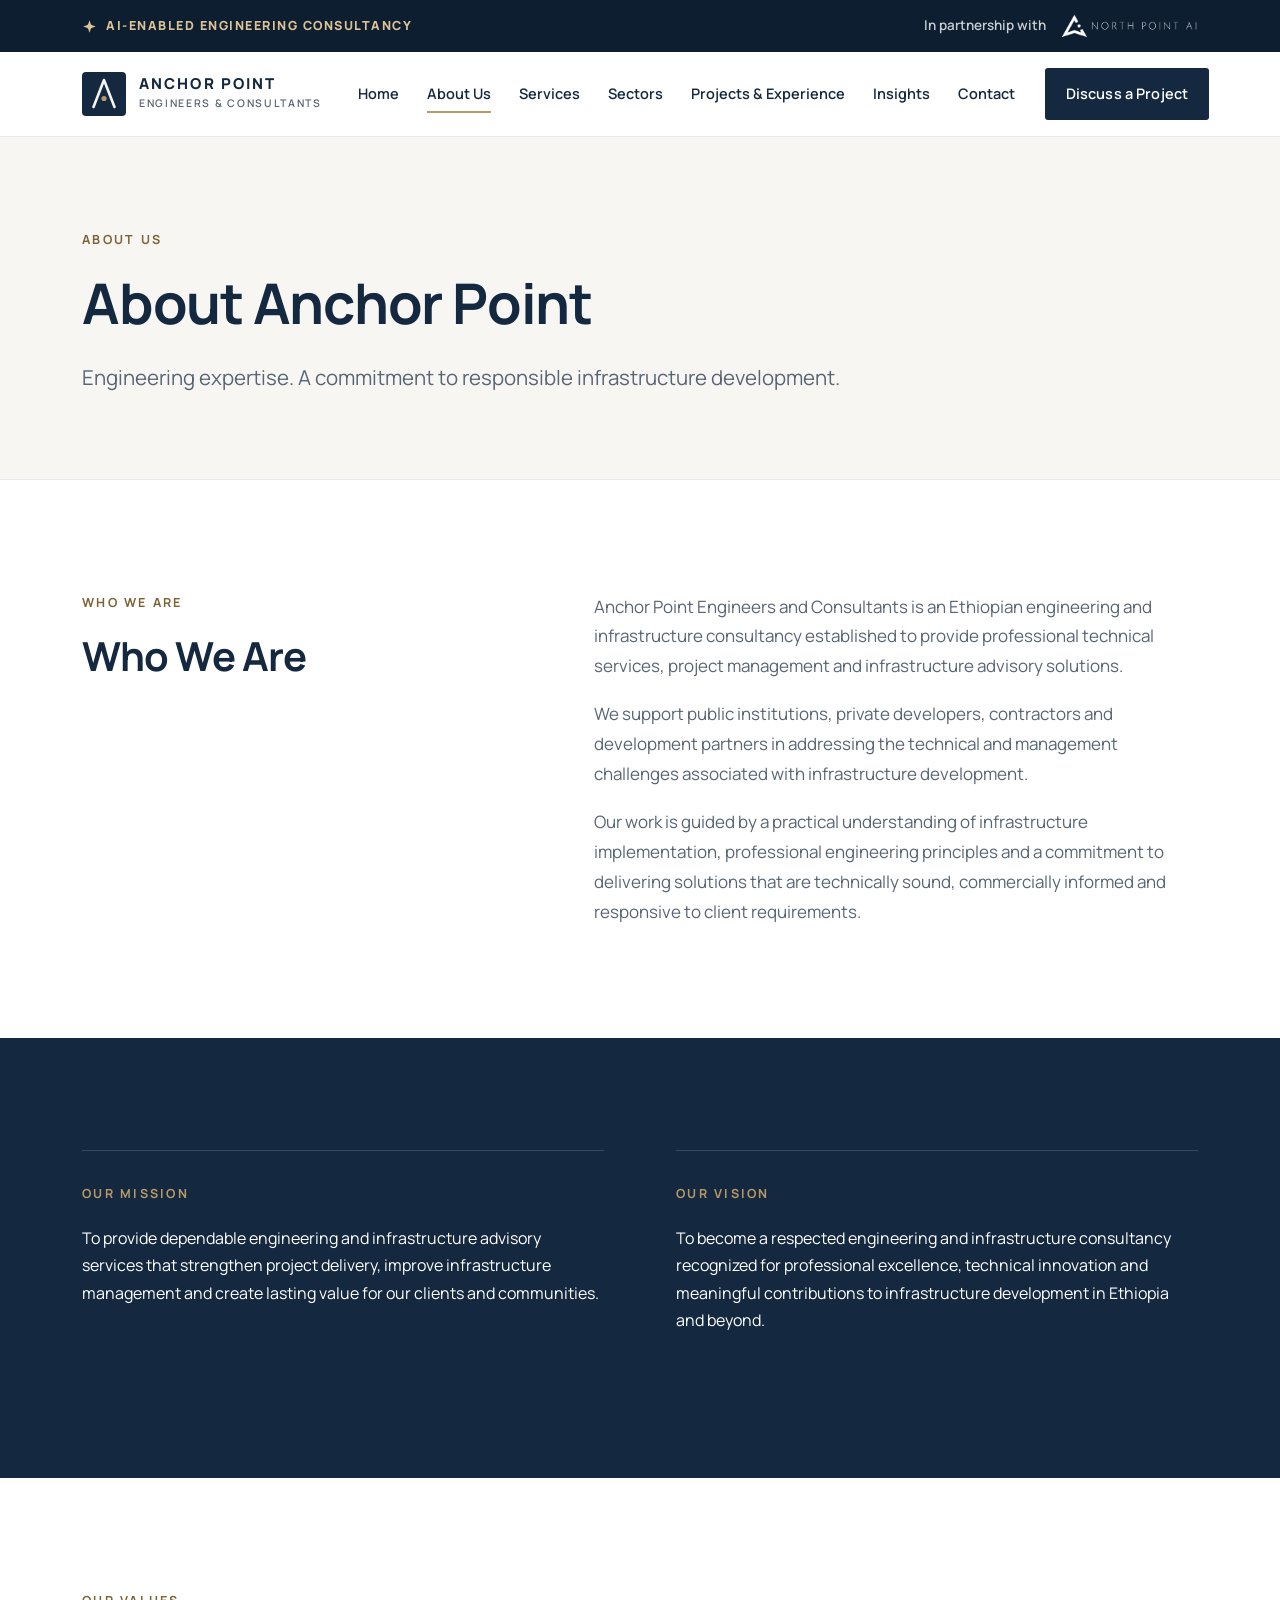
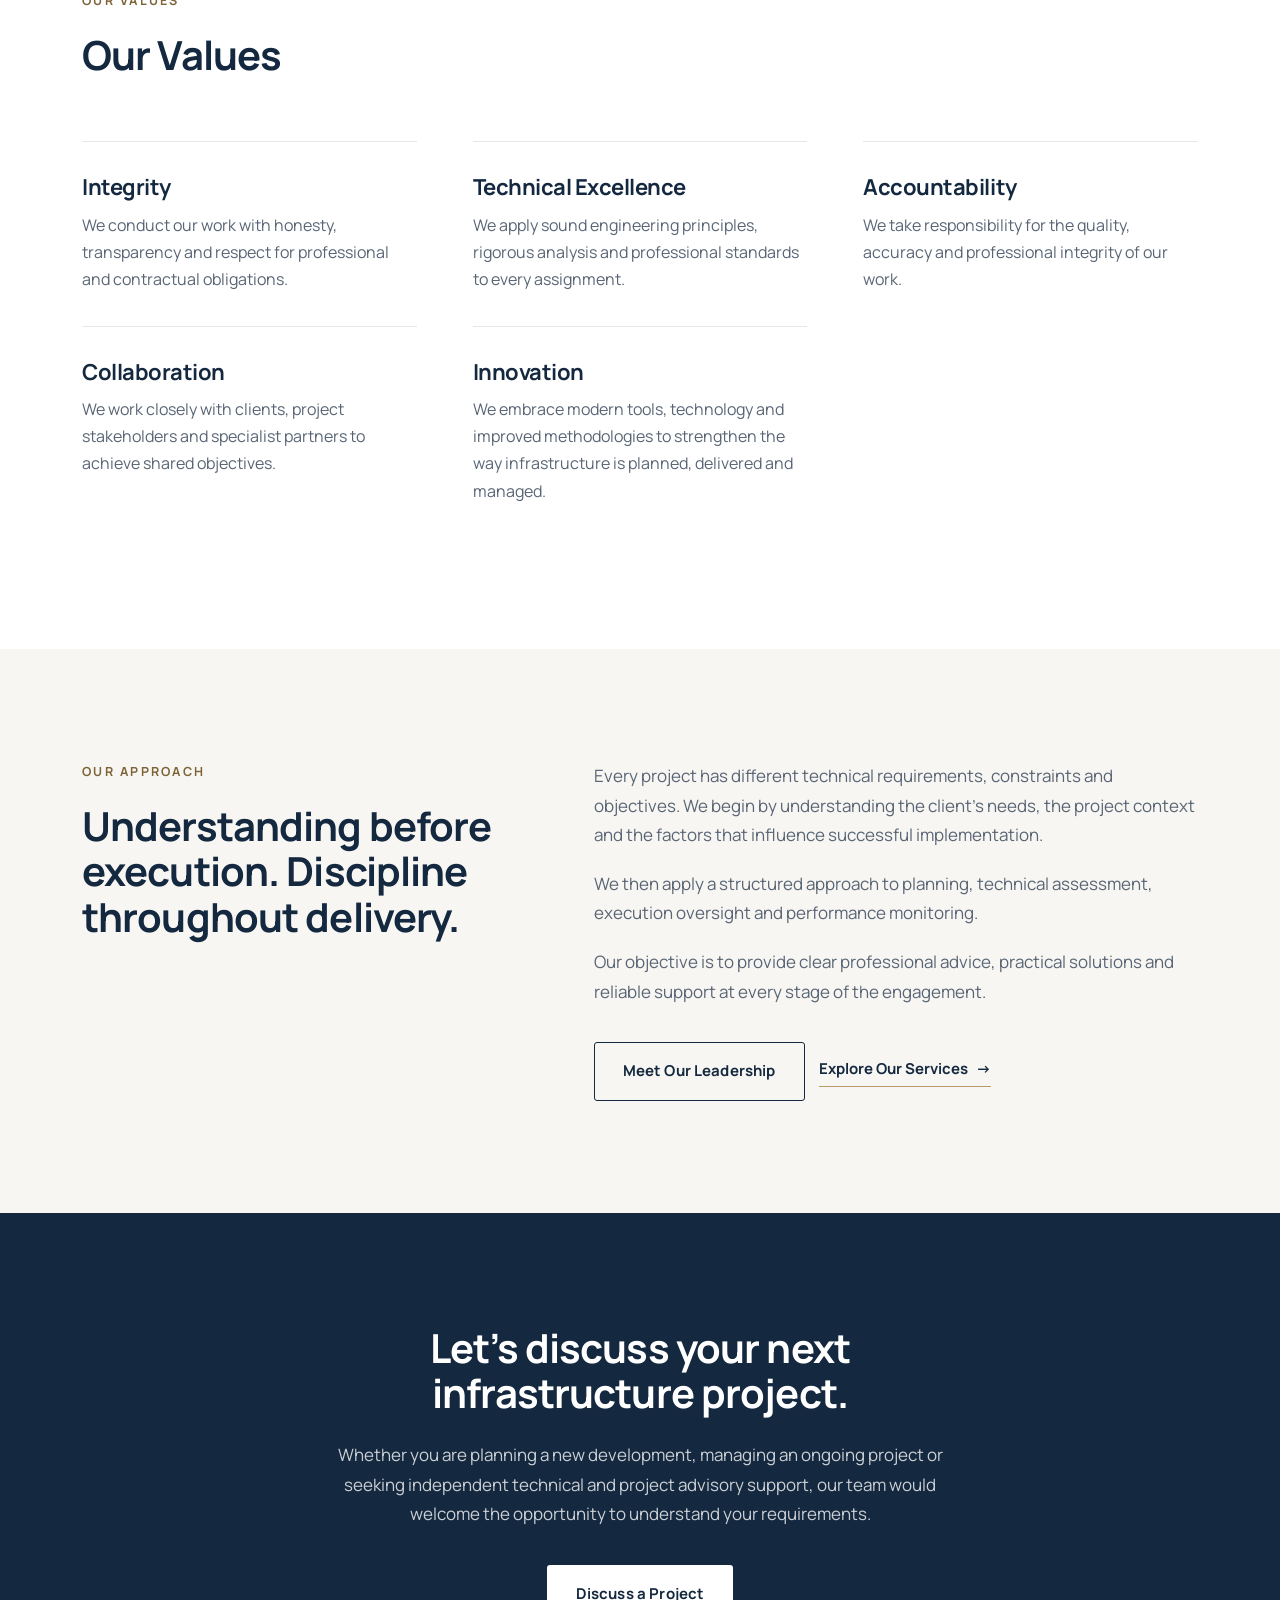
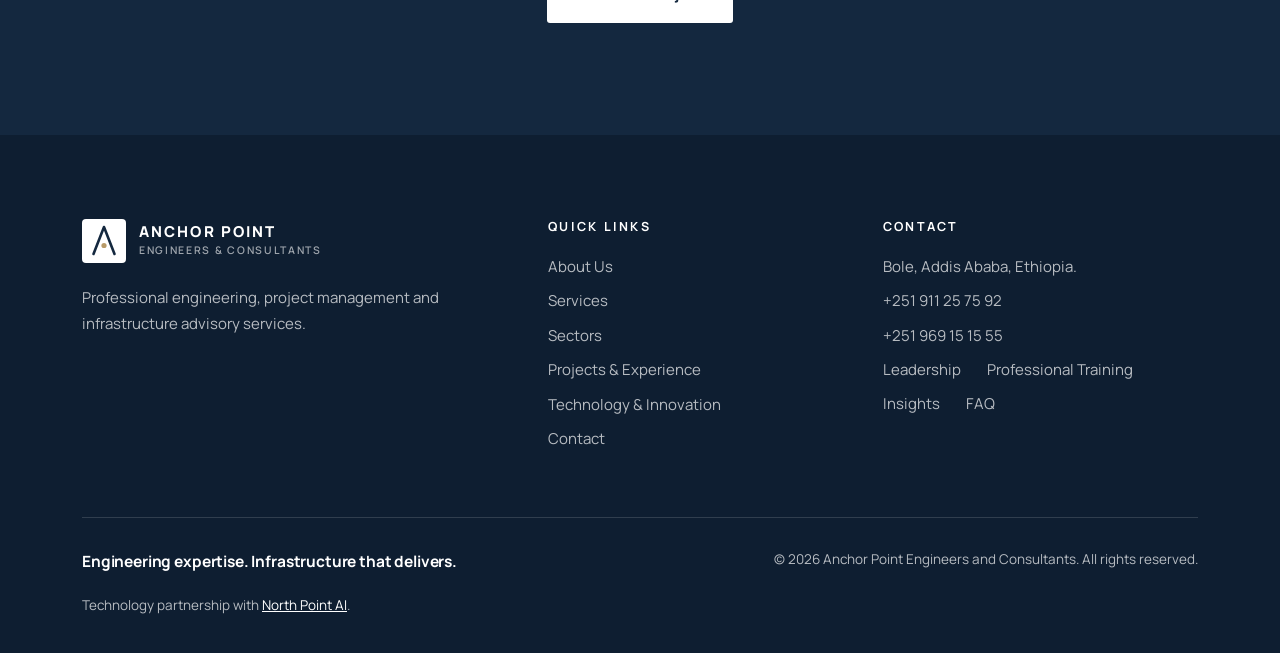
==== about.html @ df22e8ca "Connect anchorpointengineers.com: canonical URLs, sitemap, CNAME Co-Authored-By: Claude Fable 5.2 <n" ====
<!DOCTYPE html>
<html lang="en">
<head>
<meta charset="UTF-8">
<meta name="viewport" content="width=device-width, initial-scale=1.0">
<title>About Anchor Point | Engineering Consultancy Ethiopia</title>
<meta name="description" content="Anchor Point Engineers and Consultants is an Ethiopian engineering and infrastructure consultancy providing professional technical services, project management and infrastructure advisory solutions.">
<meta property="og:title" content="About Anchor Point | Engineering Consultancy Ethiopia">
<meta property="og:description" content="Anchor Point Engineers and Consultants is an Ethiopian engineering and infrastructure consultancy providing professional technical services, project management and infrastructure advisory solutions.">
<meta property="og:type" content="website">
<meta property="og:site_name" content="Anchor Point Engineers &amp; Consultants">
<link rel="canonical" href="https://anchorpointengineers.com/about.html">
<meta property="og:url" content="https://anchorpointengineers.com/about.html">
<link rel="icon" href="data:image/svg+xml,%3Csvg xmlns='http://www.w3.org/2000/svg' viewBox='0 0 44 44'%3E%3Crect width='44' height='44' rx='6' fill='%2314283F'/%3E%3Cpath d='M22 8 11.5 35M22 8l10.5 27' stroke='%23F7F6F2' stroke-width='3' stroke-linecap='round' fill='none'/%3E%3Ccircle cx='22' cy='26.5' r='2.8' fill='%23B89A68'/%3E%3C/svg%3E">
<link rel="preconnect" href="https://fonts.googleapis.com">
<link rel="preconnect" href="https://fonts.gstatic.com" crossorigin>
<link href="https://fonts.googleapis.com/css2?family=Manrope:wght@400;500;600;700;800&display=swap" rel="stylesheet">
<link rel="stylesheet" href="assets/site.css">
</head>
<body>
<a class="skip" href="#main">Skip to content</a>
<div class="topbar">
  <div class="wrap">
    <span class="tb-ai"><svg viewBox="0 0 24 24" aria-hidden="true"><path fill="currentColor" d="M12 2l1.9 5.6a4 4 0 0 0 2.5 2.5L22 12l-5.6 1.9a4 4 0 0 0-2.5 2.5L12 22l-1.9-5.6a4 4 0 0 0-2.5-2.5L2 12l5.6-1.9a4 4 0 0 0 2.5-2.5z"/></svg>AI-Enabled Engineering Consultancy</span>
    <a class="tb-np" href="https://northpoint-ai.com" target="_blank" rel="noopener"><span>In partnership with</span><img src="assets/northpoint-ai-logo-white.webp" alt="North Point AI" width="117" height="22"></a>
  </div>
</div>
<header class="hdr">
  <div class="wrap hdr-in">
    <a href="index.html" class="logo" aria-label="Anchor Point Engineers and Consultants — home"><svg viewBox="0 0 44 44" aria-hidden="true"><rect width="44" height="44" rx="4" fill="#14283F"/><path d="M22 8 11.5 35M22 8l10.5 27" stroke="#F7F6F2" stroke-width="2.6" stroke-linecap="round" fill="none"/><circle cx="22" cy="26.5" r="2.6" fill="#B89A68"/></svg><div><b>Anchor Point</b><span>Engineers &amp; Consultants</span></div></a>
    <button class="burger" id="burger" aria-label="Menu" aria-controls="nav" aria-expanded="false"><span></span><span></span><span></span></button>
    <nav class="nav" id="nav" aria-label="Main"><a href="index.html">Home</a><a href="about.html" aria-current="page">About Us</a><a href="services.html">Services</a><a href="sectors.html">Sectors</a><a href="projects.html">Projects &amp; Experience</a><a href="insights.html">Insights</a><a href="contact.html">Contact</a><a href="contact.html" class="btn solid">Discuss a Project</a></nav>
  </div>
</header>
<main id="main">
<section class="phero">
  <div class="wrap">
    <span class="eyebrow">About Us</span>
    <h1>About Anchor Point</h1>
    <p class="lead">Engineering expertise. A commitment to responsible infrastructure development.</p>
  </div>
</section>

<section class="sec">
  <div class="wrap">
    <div class="split">
      <div><span class="eyebrow">Who We Are</span><h2>Who We Are</h2></div>
      <div class="prose">
        <p>Anchor Point Engineers and Consultants is an Ethiopian engineering and infrastructure consultancy established to provide professional technical services, project management and infrastructure advisory solutions.</p>
        <p>We support public institutions, private developers, contractors and development partners in addressing the technical and management challenges associated with infrastructure development.</p>
        <p>Our work is guided by a practical understanding of infrastructure implementation, professional engineering principles and a commitment to delivering solutions that are technically sound, commercially informed and responsive to client requirements.</p>
      </div>
    </div>
  </div>
</section>

<section class="sec navy">
  <div class="wrap">
    <div class="grid2">
      <div class="item"><span class="eyebrow">Our Mission</span><p class="lead" style="color:#fff">To provide dependable engineering and infrastructure advisory services that strengthen project delivery, improve infrastructure management and create lasting value for our clients and communities.</p></div>
      <div class="item"><span class="eyebrow">Our Vision</span><p class="lead" style="color:#fff">To become a respected engineering and infrastructure consultancy recognized for professional excellence, technical innovation and meaningful contributions to infrastructure development in Ethiopia and beyond.</p></div>
    </div>
  </div>
</section>

<section class="sec">
  <div class="wrap">
    <div class="sec-head"><span class="eyebrow">Our Values</span><h2>Our Values</h2></div>
    <div class="grid3">
      <div class="item"><h3>Integrity</h3><p>We conduct our work with honesty, transparency and respect for professional and contractual obligations.</p></div>
      <div class="item"><h3>Technical Excellence</h3><p>We apply sound engineering principles, rigorous analysis and professional standards to every assignment.</p></div>
      <div class="item"><h3>Accountability</h3><p>We take responsibility for the quality, accuracy and professional integrity of our work.</p></div>
      <div class="item"><h3>Collaboration</h3><p>We work closely with clients, project stakeholders and specialist partners to achieve shared objectives.</p></div>
      <div class="item"><h3>Innovation</h3><p>We embrace modern tools, technology and improved methodologies to strengthen the way infrastructure is planned, delivered and managed.</p></div>
    </div>
  </div>
</section>

<section class="sec ivory">
  <div class="wrap">
    <div class="split">
      <div><span class="eyebrow">Our Approach</span><h2>Understanding before execution. Discipline throughout delivery.</h2></div>
      <div class="prose">
        <p>Every project has different technical requirements, constraints and objectives. We begin by understanding the client&rsquo;s needs, the project context and the factors that influence successful implementation.</p>
        <p>We then apply a structured approach to planning, technical assessment, execution oversight and performance monitoring.</p>
        <p>Our objective is to provide clear professional advice, practical solutions and reliable support at every stage of the engagement.</p>
        <div class="btns"><a href="leadership.html" class="btn line">Meet Our Leadership</a><a href="services.html" class="more" style="align-self:center">Explore Our Services</a></div>
      </div>
    </div>
  </div>
</section>

<section class="cta navy">
  <div class="wrap">
    <h2>Let&rsquo;s discuss your next infrastructure project.</h2>
    <p>Whether you are planning a new development, managing an ongoing project or seeking independent technical and project advisory support, our team would welcome the opportunity to understand your requirements.</p>
    <div class="btns"><a href="contact.html" class="btn light">Discuss a Project</a></div>
  </div>
</section>
</main>
<footer class="ftr">
  <div class="wrap">
    <div class="ftr-g">
      <div>
        <a href="index.html" class="logo"><svg viewBox="0 0 44 44" aria-hidden="true"><rect width="44" height="44" rx="4" fill="#FFFFFF"/><path d="M22 8 11.5 35M22 8l10.5 27" stroke="#14283F" stroke-width="2.6" stroke-linecap="round" fill="none"/><circle cx="22" cy="26.5" r="2.6" fill="#B89A68"/></svg><div><b>Anchor Point</b><span>Engineers &amp; Consultants</span></div></a>
        <p>Professional engineering, project management and infrastructure advisory services.</p>
      </div>
      <div>
        <h4>Quick links</h4>
        <ul>
          <li><a href="about.html">About Us</a></li>
          <li><a href="services.html">Services</a></li>
          <li><a href="sectors.html">Sectors</a></li>
          <li><a href="projects.html">Projects &amp; Experience</a></li>
          <li><a href="technology.html">Technology &amp; Innovation</a></li>
          <li><a href="contact.html">Contact</a></li>
        </ul>
      </div>
      <div>
        <h4>Contact</h4>
        <ul>
          <li>Bole, Addis Ababa, Ethiopia.</li>
          <li><a href="tel:+251911257592">+251 911 25 75 92</a></li>
          <li><a href="tel:+251969151555">+251 969 15 15 55</a></li>
          
        </ul>
        <div class="ftr-more"><a href="leadership.html">Leadership</a><a href="training.html">Professional Training</a><a href="insights.html">Insights</a><a href="faq.html">FAQ</a></div>
      </div>
    </div>
    <div class="ftr-b">
      <b>Engineering expertise. Infrastructure that delivers.</b>
      <span>&copy; <span id="yr">2026</span> Anchor Point Engineers and Consultants. All rights reserved.</span>
      <span>Technology partnership with <a href="https://northpoint-ai.com" target="_blank" rel="noopener">North Point AI</a>.</span>
    </div>
  </div>
</footer>
<script>document.getElementById('yr').textContent=new Date().getFullYear()</script>
<script src="assets/site.js" defer></script>
</body>
</html>
---- assets/site.css ----
/* Anchor Point Engineers & Consultants — shared design system */
:root{
  --navy:#14283F; --navy-d:#0E1E31; --white:#FFFFFF; --ivory:#F7F6F2;
  --bronze:#B89A68; --bronze-d:#7D6336; --slate:#596575; --line:#E4E7EB;
  --measure:64ch;
}
*{margin:0;padding:0;box-sizing:border-box}
html{scroll-behavior:smooth;scroll-padding-top:96px}
body{font-family:'Manrope',system-ui,-apple-system,'Segoe UI',sans-serif;background:var(--white);color:var(--slate);font-size:17px;line-height:1.75;-webkit-font-smoothing:antialiased;overflow-x:hidden}
img{max-width:100%;display:block}
a{color:inherit}
ul,ol{list-style:none}
:focus-visible{outline:2px solid var(--bronze);outline-offset:3px}
.skip{position:absolute;left:-9999px;top:0;background:var(--navy);color:#fff;padding:12px 18px;z-index:100}
.skip:focus{left:12px;top:12px}
.wrap{max-width:1180px;margin:0 auto;padding:0 32px}

/* Type */
h1,h2,h3,h4{color:var(--navy);font-weight:700;letter-spacing:-.022em;line-height:1.14}
h1{font-size:clamp(36px,4.6vw,56px)}
h2{font-size:clamp(28px,3.2vw,40px)}
h3{font-size:22px;line-height:1.25}
h4{font-size:18px;line-height:1.3}
.eyebrow{display:block;font-size:12.5px;font-weight:700;letter-spacing:.18em;text-transform:uppercase;color:var(--bronze-d);margin-bottom:20px}
.prose{max-width:var(--measure)}
.prose p+p{margin-top:1.1em}
.lead{font-size:clamp(18px,1.6vw,21px);line-height:1.65;color:var(--slate);max-width:60ch}
.rule{width:56px;height:2px;background:var(--bronze);margin:0 0 28px}

/* Buttons & links */
.btn{display:inline-flex;align-items:center;justify-content:center;gap:10px;padding:15px 28px;border-radius:3px;font:inherit;font-weight:700;font-size:15px;letter-spacing:.01em;text-decoration:none;border:1.5px solid transparent;cursor:pointer;transition:background .2s,color .2s,border-color .2s}
.btn.solid{background:var(--navy);color:#fff}
.btn.solid:hover{background:var(--navy-d)}
.btn.line{border-color:var(--navy);color:var(--navy);background:transparent}
.btn.line:hover{background:var(--navy);color:#fff}
.btn.light{background:#fff;color:var(--navy)}
.btn.light:hover{background:var(--ivory)}
.btn.ghost{border-color:rgba(255,255,255,.45);color:#fff}
.btn.ghost:hover{border-color:#fff;background:rgba(255,255,255,.08)}
.btns{display:flex;gap:14px;flex-wrap:wrap;margin-top:36px}
.more{display:inline-flex;align-items:center;gap:8px;font-weight:700;font-size:15px;color:var(--navy);text-decoration:none;border-bottom:1.5px solid var(--bronze);padding-bottom:3px;transition:gap .2s}
.more:hover{gap:13px}
.more::after{content:'\2192'}

/* Header */
.hdr{position:sticky;top:0;z-index:50;background:rgba(255,255,255,.96);backdrop-filter:blur(10px);-webkit-backdrop-filter:blur(10px);border-bottom:1px solid var(--line)}
.hdr-in{display:flex;align-items:center;justify-content:space-between;gap:24px;height:84px}
.logo{display:flex;align-items:center;gap:13px;text-decoration:none}
.logo svg{width:44px;height:44px;flex-shrink:0}
.logo b{display:block;color:var(--navy);font-weight:800;font-size:15px;letter-spacing:.14em;text-transform:uppercase;line-height:1.25}
.logo span{display:block;color:var(--slate);font-size:10.5px;font-weight:600;letter-spacing:.16em;text-transform:uppercase}
.nav{display:flex;align-items:center;gap:4px}
.nav a{display:block;padding:10px 12px;font-size:14.5px;font-weight:600;color:var(--navy);text-decoration:none;position:relative;white-space:nowrap}
.nav a:not(.btn)::after{content:'';position:absolute;left:12px;right:12px;bottom:4px;height:2px;background:var(--bronze);transform:scaleX(0);transform-origin:left;transition:transform .25s}
.nav a:not(.btn):hover::after,.nav a[aria-current]::after{transform:scaleX(1)}
.nav .btn{padding:12px 20px;margin-left:14px;color:#fff;font-size:14.5px}
.burger{display:none;width:46px;height:46px;border:1px solid var(--line);border-radius:3px;background:#fff;cursor:pointer;align-items:center;justify-content:center;flex-direction:column;gap:5px}
.burger span{width:20px;height:2px;background:var(--navy)}

/* Sections */
.sec{padding:112px 0}
.ivory{background:var(--ivory)}
.navy{background:var(--navy);color:rgba(255,255,255,.78)}
.navy h1,.navy h2,.navy h3,.navy h4{color:#fff}
.navy .eyebrow{color:var(--bronze)}
.split{display:grid;grid-template-columns:5fr 7fr;gap:80px;align-items:start}
.split>div:first-child h2{max-width:16ch}
.sec-head{max-width:820px;margin-bottom:64px}
.sec-head .lead{margin-top:22px}
.after{margin-top:36px}

/* Home hero */
.hero{position:relative;background:var(--navy);color:rgba(255,255,255,.84);overflow:hidden}
.hero-bg{position:absolute;inset:0;width:100%;height:100%;object-fit:cover}
.hero.has-photo::after{content:'';position:absolute;inset:0;background:linear-gradient(90deg,rgba(14,30,49,.94) 0%,rgba(14,30,49,.72) 50%,rgba(14,30,49,.3) 100%)}
.motif{position:absolute;right:-4%;bottom:0;width:62%;max-width:860px;height:auto;opacity:.5;pointer-events:none}
.hero-in{position:relative;z-index:2;padding:136px 0 128px;max-width:760px}
.hero .eyebrow{color:var(--bronze)}
.hero h1{color:#fff;font-size:clamp(38px,5.4vw,66px);line-height:1.06;margin-bottom:30px}
.hero p{font-size:clamp(17px,1.5vw,19.5px);line-height:1.7;max-width:58ch}
.hero p+p{margin-top:16px}

/* Page hero (inner pages) */
.phero{background:var(--ivory);padding:92px 0 84px;border-bottom:1px solid var(--line)}
.phero h1{max-width:20ch;margin-bottom:26px}
.phero .lead{max-width:66ch}
.phero .lead+.lead{margin-top:14px}

/* Stats */
.stats{display:grid;grid-template-columns:repeat(4,1fr);gap:44px;margin-top:64px}
.stat{border-top:2px solid var(--bronze);padding-top:24px}
.stat b{display:block;font-size:clamp(34px,3.6vw,46px);font-weight:700;letter-spacing:-.03em;line-height:1.05;color:var(--navy);margin-bottom:12px;font-variant-numeric:tabular-nums}
.stat p{font-size:15px;line-height:1.55}
.fn{margin-top:44px;font-size:13.5px;line-height:1.6;color:var(--slate);max-width:78ch;padding-top:18px;border-top:1px solid var(--line)}

/* Service panels */
.panels{display:grid;grid-template-columns:1fr 1fr;gap:28px}
.panel{background:#fff;border:1px solid var(--line);display:flex;flex-direction:column}
.panel>img{width:100%;aspect-ratio:16/8;object-fit:cover}
.panel-b{padding:44px 44px 40px;display:flex;flex-direction:column;flex:1;border-top:2px solid var(--bronze)}
.panel>img+.panel-b{border-top:none}
.pnum{font-size:14px;font-weight:700;letter-spacing:.14em;color:var(--bronze-d);margin-bottom:16px}
.panel h3{font-size:25px;margin-bottom:16px}
.panel p{margin-bottom:30px}
.panel .more{margin-top:auto;align-self:flex-start}

/* Card lists (sectors, values, differentiators, courses) */
.grid2{display:grid;grid-template-columns:1fr 1fr;gap:0 72px}
.grid3{display:grid;grid-template-columns:repeat(3,1fr);gap:0 56px}
.item{padding:32px 0;border-top:1px solid var(--line)}
.navy .item{border-top-color:rgba(255,255,255,.16)}
.item h3,.item h4{margin-bottom:10px}
.item p{font-size:16px;line-height:1.7}
.item .pnum{margin-bottom:12px}

/* Definition rows (services detail) */
.rows{border-top:1px solid var(--navy);margin-top:56px}
.row{display:grid;grid-template-columns:4fr 8fr;gap:56px;padding:34px 0;border-bottom:1px solid var(--line)}
.row h3{font-size:20px}
.row p{max-width:var(--measure)}
.closing{margin-top:44px;padding:30px 36px;background:var(--ivory);border-left:3px solid var(--bronze);font-size:18.5px;line-height:1.6;color:var(--navy);font-weight:600;max-width:900px}
.ivory .closing{background:#fff}
.svc-head{display:grid;grid-template-columns:5fr 7fr;gap:80px;align-items:start}
.svc-head .eyebrow{margin-bottom:14px}
.svc-nav{display:grid;grid-template-columns:repeat(4,1fr);border:1px solid var(--line);background:#fff}
.svc-nav a{padding:26px 28px;text-decoration:none;font-weight:700;color:var(--navy);font-size:16px;line-height:1.35;border-left:1px solid var(--line);transition:background .2s}
.svc-nav a:first-child{border-left:none}
.svc-nav a:hover{background:var(--ivory)}
.svc-nav span{display:block;font-size:13px;letter-spacing:.14em;color:var(--bronze-d);margin-bottom:8px}

/* Projects */
.projects{display:grid;grid-template-columns:repeat(3,1fr);gap:28px}
.proj{background:#fff;border:1px solid var(--line);display:flex;flex-direction:column}
.proj>img{width:100%;aspect-ratio:16/10;object-fit:cover}
.proj-b{padding:30px 30px 26px;border-top:2px solid var(--bronze)}
.proj>img+.proj-b{border-top:none}
.proj .label{font-size:11.5px;font-weight:700;letter-spacing:.14em;text-transform:uppercase;color:var(--bronze-d);margin-bottom:12px}
.proj h3{font-size:23px;margin-bottom:20px}
.proj dl div{display:flex;justify-content:space-between;gap:18px;padding:11px 0;border-top:1px solid var(--line);font-size:14.5px;line-height:1.45}
.proj dt{color:var(--slate)}
.proj dd{color:var(--navy);font-weight:700;text-align:right}

/* Process flow */
.flow{display:grid;grid-template-columns:repeat(4,1fr);margin-top:60px;counter-reset:f}
.flow.five{grid-template-columns:repeat(5,1fr)}
.fstep{position:relative;padding:34px 28px 0 0;border-top:1.5px solid var(--navy);counter-increment:f}
.navy .fstep{border-top-color:rgba(255,255,255,.4)}
.fstep::before{content:'';position:absolute;left:0;top:-6.5px;width:11px;height:11px;border-radius:50%;background:var(--bronze)}
.fstep:not(:last-child)::after{content:'';position:absolute;right:10px;top:-5.5px;width:9px;height:9px;border-top:1.5px solid var(--navy);border-right:1.5px solid var(--navy);transform:rotate(45deg)}
.navy .fstep:not(:last-child)::after{border-color:rgba(255,255,255,.6)}
.fstep span{display:block;font-size:13px;font-weight:700;letter-spacing:.14em;color:var(--bronze-d);margin-bottom:10px}
.navy .fstep span{color:var(--bronze)}
.fstep span::before{content:'0' counter(f)}
.fstep b{display:block;font-size:18px;line-height:1.35;color:var(--navy);font-weight:700}
.navy .fstep b{color:#fff}

/* Leadership */
.leader{display:grid;grid-template-columns:5fr 7fr;gap:80px;align-items:center}
.leader.no-photo{grid-template-columns:1fr}
.leader img{width:100%;aspect-ratio:4/5;object-fit:cover}
.who{margin-top:36px;padding-top:28px;border-top:1px solid var(--line)}
.who b{display:block;font-size:22px;color:var(--navy);letter-spacing:-.02em;line-height:1.3}
.who span{display:block;font-size:15.5px;line-height:1.6}
.who .role{color:var(--bronze-d);font-weight:700;letter-spacing:.04em;margin:2px 0 6px}
.creds li{display:flex;gap:16px;padding:18px 0;border-top:1px solid var(--line);font-size:16.5px;color:var(--navy);font-weight:600;line-height:1.5}
.creds li::before{content:'';flex-shrink:0;width:8px;height:8px;border-radius:50%;background:var(--bronze);margin-top:9px}
.creds li:last-child{border-bottom:1px solid var(--line)}
.timeline{border-left:1.5px solid var(--navy);margin-left:6px}
.timeline li{position:relative;padding:0 0 40px 36px}
.timeline li:last-child{padding-bottom:0}
.timeline li::before{content:'';position:absolute;left:-7px;top:8px;width:12px;height:12px;border-radius:50%;background:var(--bronze);border:2px solid var(--ivory)}
.timeline b{display:block;font-size:19px;color:var(--navy);line-height:1.35;margin-bottom:4px}

/* Partnership lockup */
.lockup{display:flex;align-items:center;gap:36px;flex-wrap:wrap;margin-top:40px;padding:32px 36px;background:#fff;border:1px solid var(--line)}
.lockup .logo{pointer-events:none}
.lockup i{width:1px;height:44px;background:var(--line)}
.lockup img{height:30px;width:auto}

/* CTA band */
.cta{padding:112px 0;text-align:center}
.cta h2{max-width:22ch;margin:0 auto 24px}
.cta p{max-width:62ch;margin:0 auto}
.cta .btns{justify-content:center}

/* FAQ */
.faq{max-width:880px}
.faq details{border-top:1px solid var(--line)}
.faq details:last-child{border-bottom:1px solid var(--line)}
.faq summary{list-style:none;cursor:pointer;padding:26px 0;font-weight:700;font-size:19px;color:var(--navy);line-height:1.4;display:flex;justify-content:space-between;gap:28px;align-items:flex-start}
.faq summary::-webkit-details-marker{display:none}
.faq summary::after{content:'+';font-size:26px;font-weight:400;line-height:1;color:var(--bronze-d);transition:transform .25s;flex-shrink:0}
.faq details[open] summary::after{transform:rotate(45deg)}
.faq details p{padding:0 48px 28px 0;max-width:var(--measure)}

/* Contact */
.contact{display:grid;grid-template-columns:5fr 7fr;gap:80px;align-items:start}
.cinfo h2{font-size:24px;margin-bottom:22px}
.cinfo dl div{padding:20px 0;border-top:1px solid var(--line)}
.cinfo dt{font-size:12px;font-weight:700;letter-spacing:.16em;text-transform:uppercase;color:var(--bronze-d);margin-bottom:6px}
.cinfo dd{color:var(--navy);font-weight:600;font-size:17px;line-height:1.6}
.cinfo dd a{text-decoration:none}
.cinfo dd a:hover{text-decoration:underline}
form.inq{background:var(--ivory);border:1px solid var(--line);padding:44px}
.f2{display:grid;grid-template-columns:1fr 1fr;gap:18px}
.fg{margin-bottom:18px}
.fg label{display:block;font-size:14px;font-weight:700;color:var(--navy);margin-bottom:8px}
.fg label i{font-style:normal;color:var(--bronze-d)}
.fg input,.fg select,.fg textarea{width:100%;font:inherit;font-size:16px;padding:13px 15px;border-radius:3px;border:1px solid #C9CFD8;background:#fff;color:var(--navy);transition:border-color .2s,box-shadow .2s}
.fg input:focus,.fg select:focus,.fg textarea:focus{outline:none;border-color:var(--navy);box-shadow:0 0 0 3px rgba(184,154,104,.35)}
.fg textarea{min-height:150px;resize:vertical}
.fg .err{display:none;font-size:13.5px;color:#A32A2A;margin-top:6px;font-weight:600}
.fg.bad input,.fg.bad select,.fg.bad textarea{border-color:#A32A2A}
.fg.bad .err{display:block}
.hp{position:absolute;left:-9999px;width:1px;height:1px;overflow:hidden}
.fnote{font-size:13.5px;line-height:1.6;margin:6px 0 22px}
.fmsg{display:none;margin-top:20px;padding:18px 20px;font-size:15.5px;line-height:1.6;font-weight:600;border-left:3px solid}
.fmsg.ok{display:block;background:#EEF5F0;border-color:#2E6B4A;color:#1F4A33}
.fmsg.no{display:block;background:#FBEFEF;border-color:#A32A2A;color:#7A1F1F}
.fmsg.info{display:block;background:#fff;border-color:var(--bronze);color:var(--navy)}

/* Footer */
.ftr{background:var(--navy-d);color:rgba(255,255,255,.7);padding:84px 0 36px;font-size:15px;line-height:1.7}
.ftr-g{display:grid;grid-template-columns:1.5fr 1fr 1.2fr;gap:72px;padding-bottom:56px;border-bottom:1px solid rgba(255,255,255,.14)}
.ftr .logo b{color:#fff}.ftr .logo span{color:rgba(255,255,255,.6)}
.ftr .logo{margin-bottom:22px}
.ftr h4{color:#fff;font-size:12.5px;letter-spacing:.18em;text-transform:uppercase;margin-bottom:18px}
.ftr li{margin-bottom:9px}
.ftr a{text-decoration:none}
.ftr a:hover{color:#fff;text-decoration:underline}
.ftr-b{display:flex;justify-content:space-between;gap:20px 40px;flex-wrap:wrap;padding-top:30px;font-size:13.5px}
.ftr-b b{color:#fff;font-weight:700;font-size:15.5px;letter-spacing:-.01em}
.ftr-b a{color:#fff;text-decoration:underline}
.ftr-more{display:flex;gap:8px 26px;flex-wrap:wrap;margin-top:8px}

/* Responsive */
@media (max-width:1100px){
  .nav a{padding:10px 8px;font-size:14px}
  .nav .btn{margin-left:8px;padding:11px 14px}
  .split,.svc-head,.leader,.contact{gap:56px}
}
@media (max-width:980px){
  .burger{display:flex}
  .nav{display:none;position:absolute;left:0;right:0;top:84px;background:#fff;border-bottom:1px solid var(--line);flex-direction:column;align-items:stretch;padding:12px 32px 28px;gap:0;max-height:calc(100vh - 84px);overflow:auto}
  .nav.open{display:flex}
  .nav a{padding:16px 0;font-size:18px;border-bottom:1px solid var(--line)}
  .nav a:not(.btn)::after{display:none}
  .nav .btn{margin:20px 0 0;padding:16px;font-size:16px;border-bottom:none}
  .split,.svc-head,.leader,.contact{grid-template-columns:1fr;gap:32px}
  .split>div:first-child h2{max-width:none}
  .stats{grid-template-columns:1fr 1fr}
  .projects{grid-template-columns:1fr 1fr}
  .grid3{grid-template-columns:1fr 1fr}
  .flow,.flow.five{grid-template-columns:1fr;margin-top:44px}
  .fstep{border-top:none;border-left:1.5px solid var(--navy);padding:0 0 30px 28px}
  .navy .fstep{border-left-color:rgba(255,255,255,.4)}
  .fstep::before{left:-6.5px;top:6px}
  .fstep:not(:last-child)::after{display:none}
  .fstep:last-child{padding-bottom:0}
  .row{grid-template-columns:1fr;gap:10px}
  .svc-nav{grid-template-columns:1fr 1fr}
  .svc-nav a:nth-child(3){border-left:none}
  .svc-nav a:nth-child(n+3){border-top:1px solid var(--line)}
  .ftr-g{grid-template-columns:1fr 1fr;gap:48px}
  .leader img{max-width:420px}
}
@media (max-width:680px){
  body{font-size:16.5px}
  .wrap{padding:0 20px}
  .nav{padding:8px 20px 24px}
  .sec,.cta{padding:76px 0}
  .hero-in{padding:88px 0 84px}
  .phero{padding:60px 0 56px}
  .panels,.grid2,.grid3,.projects,.f2{grid-template-columns:1fr}
  .stats{gap:32px 24px}
  .panel-b{padding:32px 26px 30px}
  form.inq{padding:28px 22px}
  .btns .btn{width:100%}
  .closing{padding:24px 22px;font-size:17px}
  .svc-nav{grid-template-columns:1fr}
  .svc-nav a{border-left:none!important}
  .svc-nav a+a{border-top:1px solid var(--line)}
  .ftr-g{grid-template-columns:1fr;gap:40px}
  .faq summary{font-size:17.5px}
  .faq details p{padding-right:0}
  .logo span{font-size:9.5px;letter-spacing:.12em}
  .lockup{gap:22px;padding:24px}
  .lockup i{display:none}
  .sec-head{margin-bottom:44px}
}
@media (prefers-reduced-motion:reduce){html{scroll-behavior:auto}*{transition:none!important}}
@media print{.hdr,.ftr,.cta,.btns{display:none}}

/* Leadership text layout: two columns when no portrait is supplied */
.lead-txt>div:first-child{margin-bottom:32px}
.leader.no-photo .lead-txt{display:grid;grid-template-columns:5fr 7fr;gap:80px;align-items:start}
.leader.no-photo .lead-txt>div:first-child{margin-bottom:0}
.lockup .logo>span>b{display:block}
@media (max-width:980px){.leader.no-photo .lead-txt{grid-template-columns:1fr;gap:32px}}
.logo span,.proj dt{white-space:nowrap}

/* Hero road animation */
.hero .road{position:absolute;right:0;bottom:0;height:100%;width:58%;pointer-events:none}
.road .dash{animation:dash 3s linear infinite}
@keyframes dash{to{stroke-dashoffset:-60}}
.road .car{offset-path:path('M560 0 C 525 165, 355 280, 240 520');offset-rotate:0deg;animation:drive 6s linear infinite}
.road .car.c2{animation-delay:-3s}
@keyframes drive{from{offset-distance:0%;opacity:0}10%{opacity:1}90%{opacity:1}to{offset-distance:100%;opacity:0}}
.road .ring{font-family:'Manrope',sans-serif;font-size:11.5px;letter-spacing:3.4px;font-weight:700;fill:#DCC295}
.road .yrs{font-family:'Manrope',sans-serif;font-weight:800;fill:#14283F;text-anchor:middle}
.hero.has-photo .road{z-index:1}

/* AI-enabled marker */
.ai-pill{display:inline-flex;align-items:center;gap:12px;padding:6px 16px 6px 6px;border:1px solid rgba(255,255,255,.22);border-radius:999px;background:rgba(255,255,255,.06);margin-bottom:30px;font-size:14px!important;line-height:1.4!important;color:rgba(255,255,255,.86)}
.ai-pill b{display:inline-flex;align-items:center;gap:7px;background:var(--bronze);color:var(--navy);font-size:11.5px;font-weight:800;letter-spacing:.1em;text-transform:uppercase;padding:6px 12px;border-radius:999px;white-space:nowrap}
.ai-pill svg{width:13px;height:13px}
.ai-pill a{color:#fff;font-weight:700;text-decoration:underline;text-decoration-color:var(--bronze);text-underline-offset:3px}
@media (max-width:980px){.hero .road{width:100%;opacity:.3}.road .badge{display:none}}
@media (max-width:680px){.ai-pill{flex-direction:column;align-items:flex-start;border-radius:16px;padding:10px 14px;gap:8px}}
@media (prefers-reduced-motion:reduce){.road .dash,.road .car{animation:none}.road .car{opacity:0}}

/* Top bar: AI-enabled + North Point AI partnership, on every page */
.topbar{background:var(--navy-d);color:#fff;font-size:13.5px;line-height:1.3}
.topbar .wrap{display:flex;align-items:center;justify-content:space-between;gap:10px 28px;min-height:46px;padding-top:8px;padding-bottom:8px;flex-wrap:wrap}
.tb-ai{display:inline-flex;align-items:center;gap:9px;font-weight:800;letter-spacing:.12em;text-transform:uppercase;font-size:12.5px;color:#DCC295}
.tb-ai svg{width:15px;height:15px}
.tb-np{display:inline-flex;align-items:center;gap:14px;text-decoration:none;color:rgba(255,255,255,.78);font-weight:600}
.tb-np img{height:22px;width:auto}
.tb-np:hover span{color:#fff}
.ai-pill{font-size:15px!important;padding:7px 20px 7px 7px}
.ai-pill b{font-size:12.5px;padding:8px 15px}
@media (max-width:680px){.topbar .wrap{justify-content:center;text-align:center}.tb-ai{font-size:11.5px}.tb-np img{height:19px}}
@media print{.topbar{display:none}}
.tb-np img{height:26px}.topbar .wrap{min-height:52px}
@media (max-width:680px){.tb-np img{height:21px}}

/* Responsive pass: the menu collapses earlier so it never overflows on tablets and small laptops */
@media (max-width:1160px){
  .burger{display:flex}
  .nav{display:none;position:absolute;left:0;right:0;top:84px;background:#fff;border-bottom:1px solid var(--line);flex-direction:column;align-items:stretch;padding:12px 32px 28px;gap:0;max-height:calc(100vh - 84px);overflow:auto}
  .nav.open{display:flex}
  .nav a{padding:16px 0;font-size:18px;border-bottom:1px solid var(--line)}
  .nav a:not(.btn)::after{display:none}
  .nav .btn{margin:20px 0 0;padding:16px;font-size:16px;border-bottom:none}
  .hero .road{width:100%;opacity:.3}
  .road .badge{display:none}
}
@media (min-width:681px) and (max-width:1160px){.nav{left:auto;width:380px;border-left:1px solid var(--line);box-shadow:0 24px 48px -24px rgba(14,30,49,.35)}}
@media (max-width:680px){
  .nav{padding:8px 20px 24px}
  .logo span{font-size:10px;letter-spacing:.1em}
}
@media (max-width:380px){
  .tb-ai{font-size:10.5px;letter-spacing:.08em}
  .hero h1{font-size:34px}
  h1{font-size:32px}
  .stat b{font-size:30px}
}
/* Large screens: keep line lengths comfortable and the hero from stretching */
@media (min-width:1600px){
  .wrap{max-width:1280px}
  .hero-in{padding:168px 0 160px}
  .hero .road{width:52%}
}
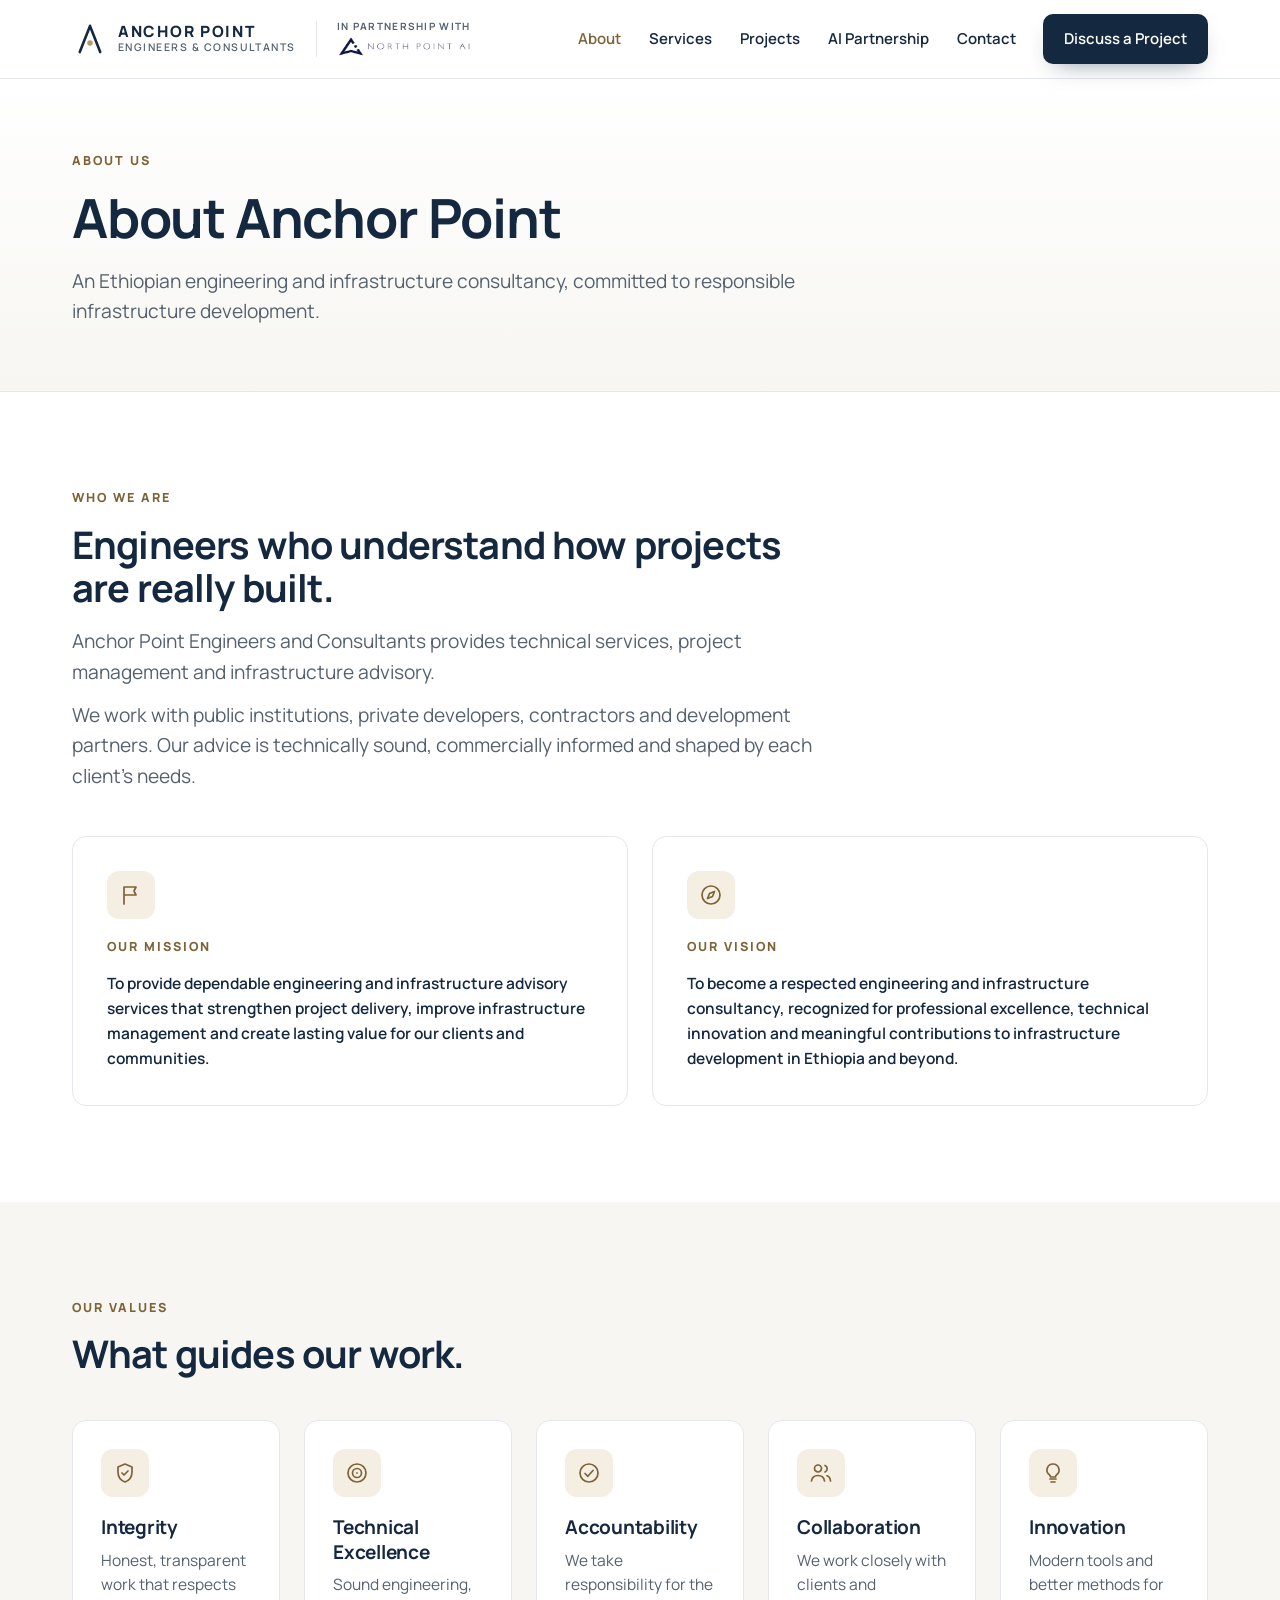
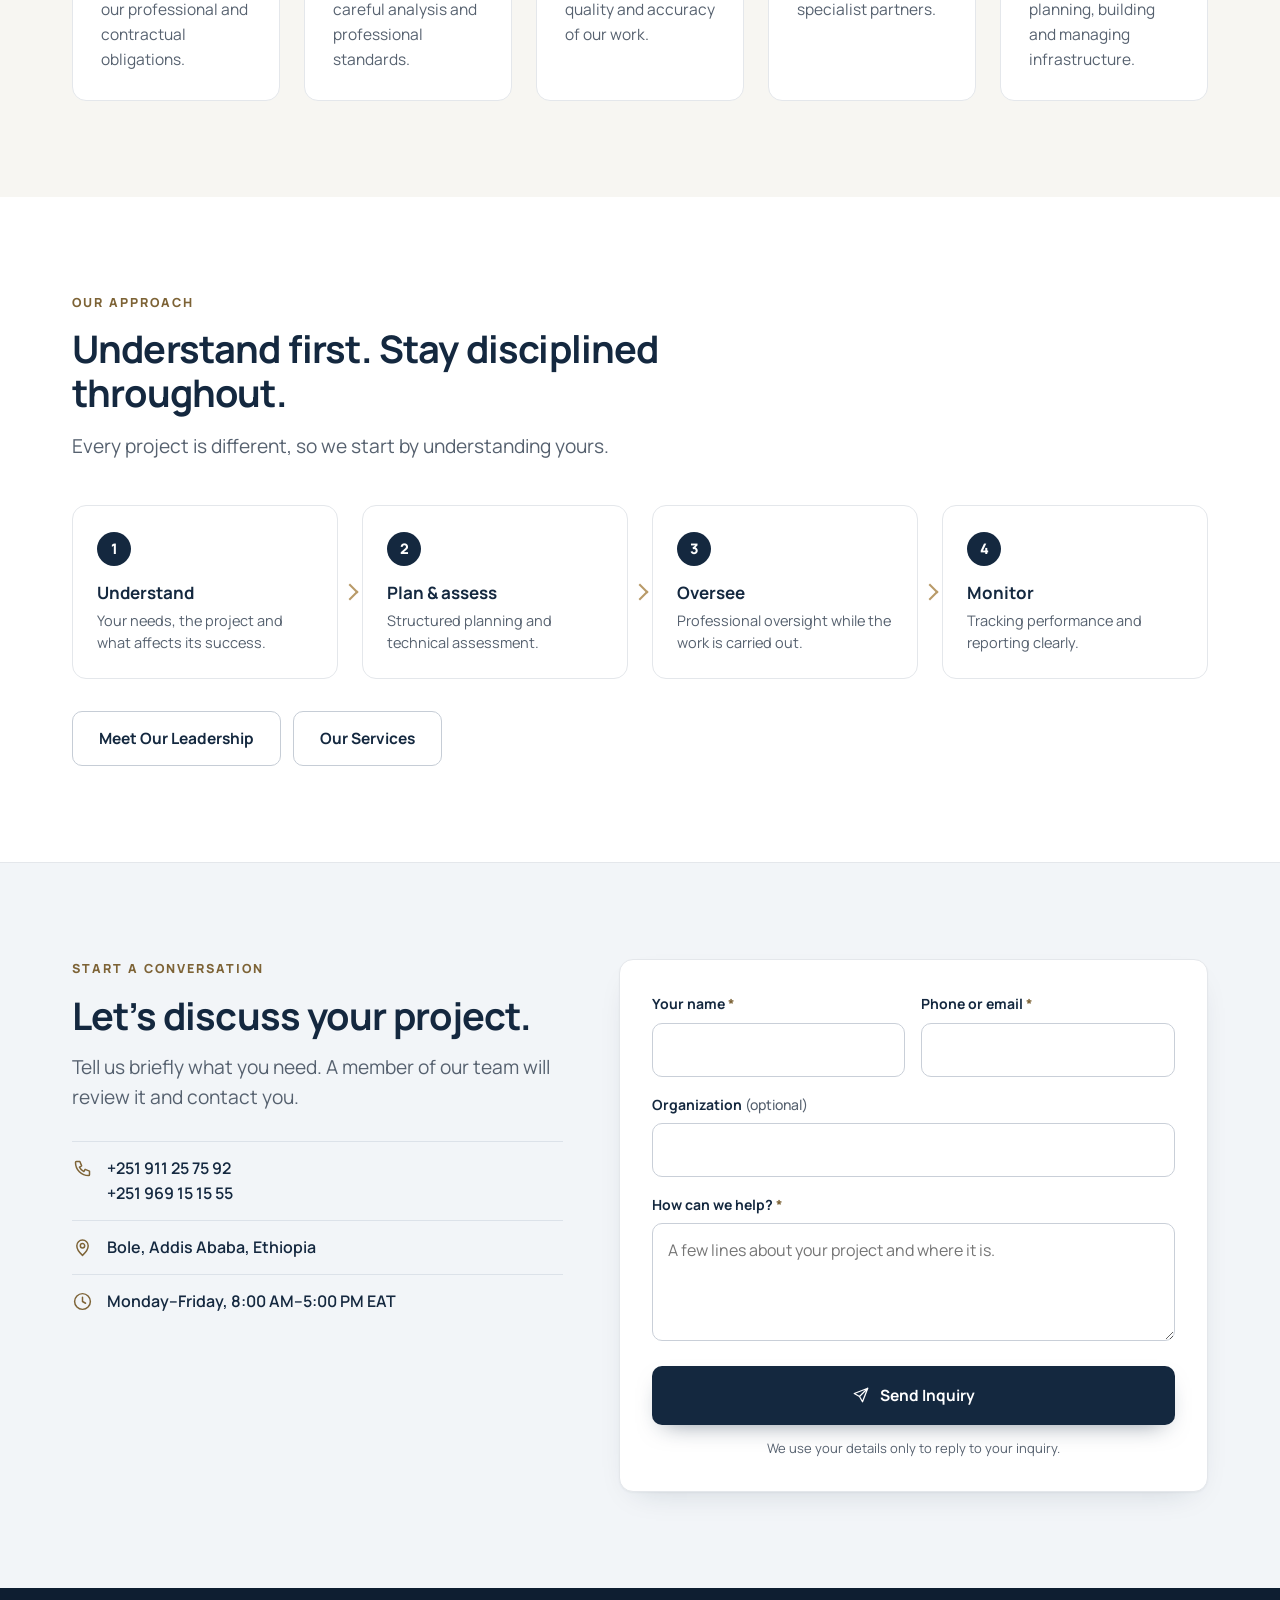
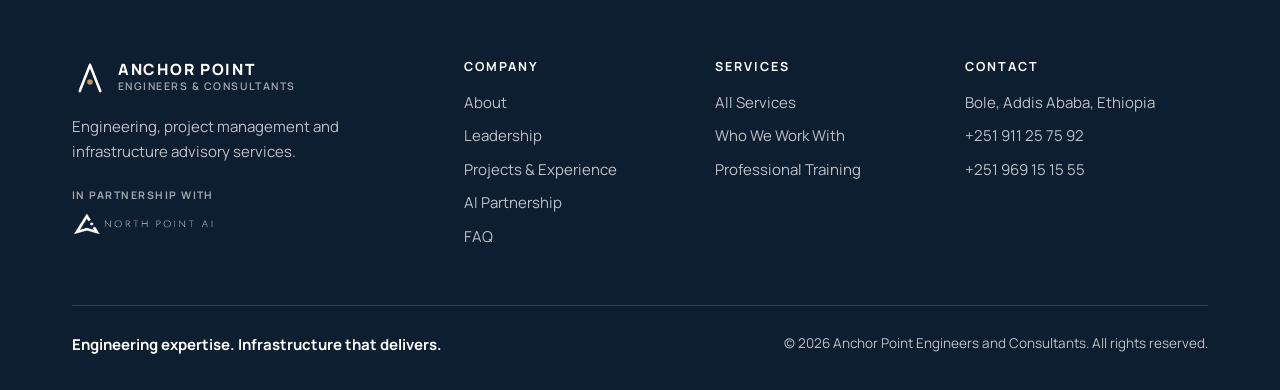
==== commit a3d723ae: "Redesign: lighter look, North Point AI partnership central, visuals over text - Remove the top bar; " ====
--- a/about.html
+++ b/about.html
@@ -4,14 +4,14 @@
 <meta charset="UTF-8">
 <meta name="viewport" content="width=device-width, initial-scale=1.0">
 <title>About Anchor Point | Engineering Consultancy Ethiopia</title>
-<meta name="description" content="Anchor Point Engineers and Consultants is an Ethiopian engineering and infrastructure consultancy providing professional technical services, project management and infrastructure advisory solutions.">
+<meta name="description" content="Anchor Point Engineers and Consultants is an Ethiopian engineering and infrastructure consultancy providing technical services, project management and infrastructure advisory.">
 <meta property="og:title" content="About Anchor Point | Engineering Consultancy Ethiopia">
-<meta property="og:description" content="Anchor Point Engineers and Consultants is an Ethiopian engineering and infrastructure consultancy providing professional technical services, project management and infrastructure advisory solutions.">
+<meta property="og:description" content="Anchor Point Engineers and Consultants is an Ethiopian engineering and infrastructure consultancy providing technical services, project management and infrastructure advisory.">
 <meta property="og:type" content="website">
 <meta property="og:site_name" content="Anchor Point Engineers &amp; Consultants">
 <link rel="canonical" href="https://anchorpointengineers.com/about.html">
 <meta property="og:url" content="https://anchorpointengineers.com/about.html">
-<link rel="icon" href="data:image/svg+xml,%3Csvg xmlns='http://www.w3.org/2000/svg' viewBox='0 0 44 44'%3E%3Crect width='44' height='44' rx='6' fill='%2314283F'/%3E%3Cpath d='M22 8 11.5 35M22 8l10.5 27' stroke='%23F7F6F2' stroke-width='3' stroke-linecap='round' fill='none'/%3E%3Ccircle cx='22' cy='26.5' r='2.8' fill='%23B89A68'/%3E%3C/svg%3E">
+<link rel="icon" href="data:image/svg+xml,%3Csvg xmlns='http://www.w3.org/2000/svg' viewBox='0 0 44 44'%3E%3Crect width='44' height='44' rx='8' fill='%2314283F'/%3E%3Cpath d='M22 8 11.5 35M22 8l10.5 27' stroke='%23F7F6F2' stroke-width='3' stroke-linecap='round' fill='none'/%3E%3Ccircle cx='22' cy='26.5' r='2.8' fill='%23B89A68'/%3E%3C/svg%3E">
 <link rel="preconnect" href="https://fonts.googleapis.com">
 <link rel="preconnect" href="https://fonts.gstatic.com" crossorigin>
 <link href="https://fonts.googleapis.com/css2?family=Manrope:wght@400;500;600;700;800&display=swap" rel="stylesheet">
@@ -19,17 +19,14 @@
 </head>
 <body>
 <a class="skip" href="#main">Skip to content</a>
-<div class="topbar">
-  <div class="wrap">
-    <span class="tb-ai"><svg viewBox="0 0 24 24" aria-hidden="true"><path fill="currentColor" d="M12 2l1.9 5.6a4 4 0 0 0 2.5 2.5L22 12l-5.6 1.9a4 4 0 0 0-2.5 2.5L12 22l-1.9-5.6a4 4 0 0 0-2.5-2.5L2 12l5.6-1.9a4 4 0 0 0 2.5-2.5z"/></svg>AI-Enabled Engineering Consultancy</span>
-    <a class="tb-np" href="https://northpoint-ai.com" target="_blank" rel="noopener"><span>In partnership with</span><img src="assets/northpoint-ai-logo-white.webp" alt="North Point AI" width="117" height="22"></a>
-  </div>
-</div>
 <header class="hdr">
   <div class="wrap hdr-in">
-    <a href="index.html" class="logo" aria-label="Anchor Point Engineers and Consultants — home"><svg viewBox="0 0 44 44" aria-hidden="true"><rect width="44" height="44" rx="4" fill="#14283F"/><path d="M22 8 11.5 35M22 8l10.5 27" stroke="#F7F6F2" stroke-width="2.6" stroke-linecap="round" fill="none"/><circle cx="22" cy="26.5" r="2.6" fill="#B89A68"/></svg><div><b>Anchor Point</b><span>Engineers &amp; Consultants</span></div></a>
+    <div class="brand">
+      <a href="index.html" class="logo" aria-label="Anchor Point Engineers and Consultants — home"><svg viewBox="0 0 44 44" aria-hidden="true"><path d="M22 6 9.5 38M22 6l12.5 32" stroke="#14283F" stroke-width="3.2" stroke-linecap="round" fill="none"/><circle cx="22" cy="27" r="3.4" fill="#B89A68"/></svg><span><b>Anchor Point</b><span>Engineers &amp; Consultants</span></span></a>
+      <a href="technology.html" class="with" aria-label="In partnership with North Point AI"><span>In partnership with</span><img src="assets/northpoint-ai-logo.webp" alt="North Point AI" width="760" height="143"></a>
+    </div>
     <button class="burger" id="burger" aria-label="Menu" aria-controls="nav" aria-expanded="false"><span></span><span></span><span></span></button>
-    <nav class="nav" id="nav" aria-label="Main"><a href="index.html">Home</a><a href="about.html" aria-current="page">About Us</a><a href="services.html">Services</a><a href="sectors.html">Sectors</a><a href="projects.html">Projects &amp; Experience</a><a href="insights.html">Insights</a><a href="contact.html">Contact</a><a href="contact.html" class="btn solid">Discuss a Project</a></nav>
+    <nav class="nav" id="nav" aria-label="Main"><a href="about.html" aria-current="page">About</a><a href="services.html">Services</a><a href="projects.html">Projects</a><a href="technology.html">AI Partnership</a><a href="contact.html">Contact</a><a href="#inquiry" class="btn solid">Discuss a Project</a></nav>
   </div>
 </header>
 <main id="main">
@@ -37,64 +34,77 @@
   <div class="wrap">
     <span class="eyebrow">About Us</span>
     <h1>About Anchor Point</h1>
-    <p class="lead">Engineering expertise. A commitment to responsible infrastructure development.</p>
+    <p class="lead">An Ethiopian engineering and infrastructure consultancy, committed to responsible infrastructure development.</p>
   </div>
 </section>
 
 <section class="sec">
   <div class="wrap">
-    <div class="split">
-      <div><span class="eyebrow">Who We Are</span><h2>Who We Are</h2></div>
-      <div class="prose">
-        <p>Anchor Point Engineers and Consultants is an Ethiopian engineering and infrastructure consultancy established to provide professional technical services, project management and infrastructure advisory solutions.</p>
-        <p>We support public institutions, private developers, contractors and development partners in addressing the technical and management challenges associated with infrastructure development.</p>
-        <p>Our work is guided by a practical understanding of infrastructure implementation, professional engineering principles and a commitment to delivering solutions that are technically sound, commercially informed and responsive to client requirements.</p>
-      </div>
+    <div class="head">
+      <span class="eyebrow">Who We Are</span>
+      <h2>Engineers who understand how projects are really built.</h2>
+      <p class="lead">Anchor Point Engineers and Consultants provides technical services, project management and infrastructure advisory.</p>
+      <p class="lead">We work with public institutions, private developers, contractors and development partners. Our advice is technically sound, commercially informed and shaped by each client&rsquo;s needs.</p>
+    </div>
+    <div class="g2">
+      <div class="card big"><span class="ico"><svg class="i" viewBox="0 0 24 24" fill="none" stroke="currentColor" stroke-width="1.7" stroke-linecap="round" stroke-linejoin="round" aria-hidden="true"><path d="M5 21V4 M5 4h12l-2 4 2 4H5"/></svg></span><span class="eyebrow">Our Mission</span><p class="quote">To provide dependable engineering and infrastructure advisory services that strengthen project delivery, improve infrastructure management and create lasting value for our clients and communities.</p></div>
+      <div class="card big"><span class="ico"><svg class="i" viewBox="0 0 24 24" fill="none" stroke="currentColor" stroke-width="1.7" stroke-linecap="round" stroke-linejoin="round" aria-hidden="true"><path d="M12 3a9 9 0 1 0 0 18 9 9 0 0 0 0-18z M15.5 8.5l-2 5-5 2 2-5z"/></svg></span><span class="eyebrow">Our Vision</span><p class="quote">To become a respected engineering and infrastructure consultancy, recognized for professional excellence, technical innovation and meaningful contributions to infrastructure development in Ethiopia and beyond.</p></div>
     </div>
   </div>
 </section>
 
-<section class="sec navy">
+<section class="sec ivory">
   <div class="wrap">
-    <div class="grid2">
-      <div class="item"><span class="eyebrow">Our Mission</span><p class="lead" style="color:#fff">To provide dependable engineering and infrastructure advisory services that strengthen project delivery, improve infrastructure management and create lasting value for our clients and communities.</p></div>
-      <div class="item"><span class="eyebrow">Our Vision</span><p class="lead" style="color:#fff">To become a respected engineering and infrastructure consultancy recognized for professional excellence, technical innovation and meaningful contributions to infrastructure development in Ethiopia and beyond.</p></div>
+    <div class="head"><span class="eyebrow">Our Values</span><h2>What guides our work.</h2></div>
+    <div class="g5">
+      <div class="card"><span class="ico"><svg class="i" viewBox="0 0 24 24" fill="none" stroke="currentColor" stroke-width="1.7" stroke-linecap="round" stroke-linejoin="round" aria-hidden="true"><path d="M12 3l7 3v5c0 5-3 8.5-7 10-4-1.5-7-5-7-10V6z M9 12l2 2 4-4"/></svg></span><h3>Integrity</h3><p>Honest, transparent work that respects our professional and contractual obligations.</p></div>
+      <div class="card"><span class="ico"><svg class="i" viewBox="0 0 24 24" fill="none" stroke="currentColor" stroke-width="1.7" stroke-linecap="round" stroke-linejoin="round" aria-hidden="true"><path d="M12 3a9 9 0 1 0 0 18 9 9 0 0 0 0-18z M12 7.5a4.5 4.5 0 1 0 0 9 4.5 4.5 0 0 0 0-9z M12 11.9v.2"/></svg></span><h3>Technical Excellence</h3><p>Sound engineering, careful analysis and professional standards.</p></div>
+      <div class="card"><span class="ico"><svg class="i" viewBox="0 0 24 24" fill="none" stroke="currentColor" stroke-width="1.7" stroke-linecap="round" stroke-linejoin="round" aria-hidden="true"><path d="M12 3a9 9 0 1 0 0 18 9 9 0 0 0 0-18z M8 12.5l2.8 2.8L16 9.5"/></svg></span><h3>Accountability</h3><p>We take responsibility for the quality and accuracy of our work.</p></div>
+      <div class="card"><span class="ico"><svg class="i" viewBox="0 0 24 24" fill="none" stroke="currentColor" stroke-width="1.7" stroke-linecap="round" stroke-linejoin="round" aria-hidden="true"><path d="M9 11a3.5 3.5 0 1 0 0-7 3.5 3.5 0 0 0 0 7z M2.5 20c.5-3.5 3-5.5 6.5-5.5s6 2 6.5 5.5 M16 4.5a3.5 3.5 0 0 1 0 6.5 M18 14.8c2 .7 3.2 2.5 3.5 5.2"/></svg></span><h3>Collaboration</h3><p>We work closely with clients and specialist partners.</p></div>
+      <div class="card"><span class="ico"><svg class="i" viewBox="0 0 24 24" fill="none" stroke="currentColor" stroke-width="1.7" stroke-linecap="round" stroke-linejoin="round" aria-hidden="true"><path d="M9 18h6 M10 21h4 M12 3a6 6 0 0 0-3.5 10.9c.6.5 1 1.3 1 2.1h5c0-.8.4-1.6 1-2.1A6 6 0 0 0 12 3z"/></svg></span><h3>Innovation</h3><p>Modern tools and better methods for planning, building and managing infrastructure.</p></div>
     </div>
   </div>
 </section>
 
 <section class="sec">
   <div class="wrap">
-    <div class="sec-head"><span class="eyebrow">Our Values</span><h2>Our Values</h2></div>
-    <div class="grid3">
-      <div class="item"><h3>Integrity</h3><p>We conduct our work with honesty, transparency and respect for professional and contractual obligations.</p></div>
-      <div class="item"><h3>Technical Excellence</h3><p>We apply sound engineering principles, rigorous analysis and professional standards to every assignment.</p></div>
-      <div class="item"><h3>Accountability</h3><p>We take responsibility for the quality, accuracy and professional integrity of our work.</p></div>
-      <div class="item"><h3>Collaboration</h3><p>We work closely with clients, project stakeholders and specialist partners to achieve shared objectives.</p></div>
-      <div class="item"><h3>Innovation</h3><p>We embrace modern tools, technology and improved methodologies to strengthen the way infrastructure is planned, delivered and managed.</p></div>
+    <div class="head">
+      <span class="eyebrow">Our Approach</span>
+      <h2>Understand first. Stay disciplined throughout.</h2>
+      <p class="lead">Every project is different, so we start by understanding yours.</p>
     </div>
+    <div class="flow">
+      <div class="fstep"><b>Understand</b><p>Your needs, the project and what affects its success.</p></div>
+      <div class="fstep"><b>Plan &amp; assess</b><p>Structured planning and technical assessment.</p></div>
+      <div class="fstep"><b>Oversee</b><p>Professional oversight while the work is carried out.</p></div>
+      <div class="fstep"><b>Monitor</b><p>Tracking performance and reporting clearly.</p></div>
+    </div>
+    <div class="btns"><a href="leadership.html" class="btn line">Meet Our Leadership</a><a href="services.html" class="btn line">Our Services</a></div>
   </div>
 </section>
 
-<section class="sec ivory">
+<section class="sec cta" id="discuss">
   <div class="wrap">
-    <div class="split">
-      <div><span class="eyebrow">Our Approach</span><h2>Understanding before execution. Discipline throughout delivery.</h2></div>
-      <div class="prose">
-        <p>Every project has different technical requirements, constraints and objectives. We begin by understanding the client&rsquo;s needs, the project context and the factors that influence successful implementation.</p>
-        <p>We then apply a structured approach to planning, technical assessment, execution oversight and performance monitoring.</p>
-        <p>Our objective is to provide clear professional advice, practical solutions and reliable support at every stage of the engagement.</p>
-        <div class="btns"><a href="leadership.html" class="btn line">Meet Our Leadership</a><a href="services.html" class="more" style="align-self:center">Explore Our Services</a></div>
+    <div class="cta-g">
+      <div>
+        <span class="eyebrow">Start a Conversation</span>
+        <h2>Let&rsquo;s discuss your project.</h2>
+        <p class="lead">Tell us briefly what you need. A member of our team will review it and contact you.</p>
+        <ul class="clist"><li><svg class="i" viewBox="0 0 24 24" fill="none" stroke="currentColor" stroke-width="1.7" stroke-linecap="round" stroke-linejoin="round" aria-hidden="true"><path d="M5 4h4l2 5-2.5 1.5a11 11 0 0 0 5 5L15 13l5 2v4a1 1 0 0 1-1 1C10.7 20 4 13.3 4 5a1 1 0 0 1 1-1z"/></svg><span><a href="tel:+251911257592">+251 911 25 75 92</a><br><a href="tel:+251969151555">+251 969 15 15 55</a></span></li><li><svg class="i" viewBox="0 0 24 24" fill="none" stroke="currentColor" stroke-width="1.7" stroke-linecap="round" stroke-linejoin="round" aria-hidden="true"><path d="M12 21s-6.5-5.8-6.5-11a6.5 6.5 0 0 1 13 0c0 5.2-6.5 11-6.5 11z M12 7.5a2.5 2.5 0 1 0 0 5 2.5 2.5 0 0 0 0-5z"/></svg><span>Bole, Addis Ababa, Ethiopia</span></li><li><svg class="i" viewBox="0 0 24 24" fill="none" stroke="currentColor" stroke-width="1.7" stroke-linecap="round" stroke-linejoin="round" aria-hidden="true"><path d="M12 3a9 9 0 1 0 0 18 9 9 0 0 0 0-18z M12 7v5l3.5 2"/></svg><span>Monday&ndash;Friday, 8:00 AM&ndash;5:00 PM EAT</span></li></ul>
       </div>
+      <form class="inq" id="inquiry" data-endpoint="" data-telegram="" novalidate>
+  <div class="f2">
+    <div class="fg"><label for="f-name">Your name <i>*</i></label><input id="f-name" name="name" type="text" autocomplete="name" required><span class="err">Please enter your name.</span></div>
+    <div class="fg"><label for="f-contact">Phone or email <i>*</i></label><input id="f-contact" name="contact" type="text" autocomplete="tel" required><span class="err">Please enter a phone number or email.</span></div>
+  </div>
+  <div class="fg"><label for="f-org">Organization <em>(optional)</em></label><input id="f-org" name="organization" type="text" autocomplete="organization"></div>
+  <div class="fg"><label for="f-msg">How can we help? <i>*</i></label><textarea id="f-msg" name="message" required placeholder="A few lines about your project and where it is."></textarea><span class="err">Please tell us what you need.</span></div>
+  <div class="hp" aria-hidden="true"><label for="f-web">Website</label><input id="f-web" name="website" type="text" tabindex="-1" autocomplete="off"></div>
+  <button type="submit" class="btn solid" id="fsub"><svg class="i" viewBox="0 0 24 24" fill="none" stroke="currentColor" stroke-width="1.7" stroke-linecap="round" stroke-linejoin="round" aria-hidden="true"><path d="M21 3 10 14 M21 3l-7 18-4-7-7-4z"/></svg><span>Send Inquiry</span></button>
+  <div class="fmsg" id="fmsg" role="status" aria-live="polite"></div>
+  <p class="fnote">We use your details only to reply to your inquiry.</p>
+</form>
     </div>
-  </div>
-</section>
-
-<section class="cta navy">
-  <div class="wrap">
-    <h2>Let&rsquo;s discuss your next infrastructure project.</h2>
-    <p>Whether you are planning a new development, managing an ongoing project or seeking independent technical and project advisory support, our team would welcome the opportunity to understand your requirements.</p>
-    <div class="btns"><a href="contact.html" class="btn light">Discuss a Project</a></div>
   </div>
 </section>
 </main>
@@ -102,35 +112,41 @@
   <div class="wrap">
     <div class="ftr-g">
       <div>
-        <a href="index.html" class="logo"><svg viewBox="0 0 44 44" aria-hidden="true"><rect width="44" height="44" rx="4" fill="#FFFFFF"/><path d="M22 8 11.5 35M22 8l10.5 27" stroke="#14283F" stroke-width="2.6" stroke-linecap="round" fill="none"/><circle cx="22" cy="26.5" r="2.6" fill="#B89A68"/></svg><div><b>Anchor Point</b><span>Engineers &amp; Consultants</span></div></a>
-        <p>Professional engineering, project management and infrastructure advisory services.</p>
+        <a href="index.html" class="logo"><svg viewBox="0 0 44 44" aria-hidden="true"><path d="M22 6 9.5 38M22 6l12.5 32" stroke="#FFFFFF" stroke-width="3.2" stroke-linecap="round" fill="none"/><circle cx="22" cy="27" r="3.4" fill="#B89A68"/></svg><span><b>Anchor Point</b><span>Engineers &amp; Consultants</span></span></a>
+        <p>Engineering, project management and infrastructure advisory services.</p>
+        <a class="ftr-np" href="https://northpoint-ai.com" target="_blank" rel="noopener"><span>In partnership with</span><img src="assets/northpoint-ai-logo-white.webp" alt="North Point AI" width="760" height="143" loading="lazy"></a>
       </div>
       <div>
-        <h4>Quick links</h4>
+        <h4>Company</h4>
         <ul>
-          <li><a href="about.html">About Us</a></li>
-          <li><a href="services.html">Services</a></li>
-          <li><a href="sectors.html">Sectors</a></li>
+          <li><a href="about.html">About</a></li>
+          <li><a href="leadership.html">Leadership</a></li>
           <li><a href="projects.html">Projects &amp; Experience</a></li>
-          <li><a href="technology.html">Technology &amp; Innovation</a></li>
-          <li><a href="contact.html">Contact</a></li>
+          <li><a href="technology.html">AI Partnership</a></li>
+          <li><a href="faq.html">FAQ</a></li>
+        </ul>
+      </div>
+      <div>
+        <h4>Services</h4>
+        <ul>
+          <li><a href="services.html">All Services</a></li>
+          <li><a href="sectors.html">Who We Work With</a></li>
+          <li><a href="training.html">Professional Training</a></li>
         </ul>
       </div>
       <div>
         <h4>Contact</h4>
         <ul>
-          <li>Bole, Addis Ababa, Ethiopia.</li>
+          <li>Bole, Addis Ababa, Ethiopia</li>
           <li><a href="tel:+251911257592">+251 911 25 75 92</a></li>
           <li><a href="tel:+251969151555">+251 969 15 15 55</a></li>
           
         </ul>
-        <div class="ftr-more"><a href="leadership.html">Leadership</a><a href="training.html">Professional Training</a><a href="insights.html">Insights</a><a href="faq.html">FAQ</a></div>
       </div>
     </div>
     <div class="ftr-b">
       <b>Engineering expertise. Infrastructure that delivers.</b>
       <span>&copy; <span id="yr">2026</span> Anchor Point Engineers and Consultants. All rights reserved.</span>
-      <span>Technology partnership with <a href="https://northpoint-ai.com" target="_blank" rel="noopener">North Point AI</a>.</span>
     </div>
   </div>
 </footer>
--- a/assets/site.css
+++ b/assets/site.css
@@ -1,364 +1,340 @@
-/* Anchor Point Engineers & Consultants — shared design system */
+/* Anchor Point Engineers & Consultants — design system (light) */
 :root{
-  --navy:#14283F; --navy-d:#0E1E31; --white:#FFFFFF; --ivory:#F7F6F2;
-  --bronze:#B89A68; --bronze-d:#7D6336; --slate:#596575; --line:#E4E7EB;
-  --measure:64ch;
+  --navy:#14283F; --navy-d:#0E1E31; --white:#FFFFFF; --ivory:#F7F6F2; --mist:#F2F5F8;
+  --bronze:#B89A68; --bronze-d:#7D6336; --bronze-t:#F4EEE3; --slate:#56616F; --line:#E4E7EB;
+  --r:14px; --gap:24px;
+  --shadow:0 1px 2px rgba(20,40,63,.04),0 12px 32px -18px rgba(20,40,63,.22);
 }
 *{margin:0;padding:0;box-sizing:border-box}
-html{scroll-behavior:smooth;scroll-padding-top:96px}
-body{font-family:'Manrope',system-ui,-apple-system,'Segoe UI',sans-serif;background:var(--white);color:var(--slate);font-size:17px;line-height:1.75;-webkit-font-smoothing:antialiased;overflow-x:hidden}
-img{max-width:100%;display:block}
+html{scroll-behavior:smooth;scroll-padding-top:100px}
+body{font-family:'Manrope',system-ui,-apple-system,'Segoe UI',sans-serif;background:var(--white);color:var(--slate);font-size:17px;line-height:1.65;-webkit-font-smoothing:antialiased;overflow-x:hidden}
+img{max-width:100%;display:block;height:auto}
 a{color:inherit}
 ul,ol{list-style:none}
-:focus-visible{outline:2px solid var(--bronze);outline-offset:3px}
+:focus-visible{outline:2px solid var(--bronze-d);outline-offset:3px;border-radius:4px}
 .skip{position:absolute;left:-9999px;top:0;background:var(--navy);color:#fff;padding:12px 18px;z-index:100}
 .skip:focus{left:12px;top:12px}
-.wrap{max-width:1180px;margin:0 auto;padding:0 32px}
+.wrap{max-width:1200px;margin:0 auto;padding:0 32px}
+.i{width:24px;height:24px;flex-shrink:0}
 
 /* Type */
-h1,h2,h3,h4{color:var(--navy);font-weight:700;letter-spacing:-.022em;line-height:1.14}
-h1{font-size:clamp(36px,4.6vw,56px)}
-h2{font-size:clamp(28px,3.2vw,40px)}
-h3{font-size:22px;line-height:1.25}
-h4{font-size:18px;line-height:1.3}
-.eyebrow{display:block;font-size:12.5px;font-weight:700;letter-spacing:.18em;text-transform:uppercase;color:var(--bronze-d);margin-bottom:20px}
-.prose{max-width:var(--measure)}
-.prose p+p{margin-top:1.1em}
-.lead{font-size:clamp(18px,1.6vw,21px);line-height:1.65;color:var(--slate);max-width:60ch}
-.rule{width:56px;height:2px;background:var(--bronze);margin:0 0 28px}
+h1,h2,h3,h4{color:var(--navy);font-weight:700;letter-spacing:-.022em;line-height:1.15}
+h1{font-size:clamp(34px,4.4vw,54px)}
+h2{font-size:clamp(27px,3vw,38px)}
+h3{font-size:19px;line-height:1.3;letter-spacing:-.012em}
+h4{font-size:16px}
+.eyebrow{display:block;font-size:12.5px;font-weight:800;letter-spacing:.16em;text-transform:uppercase;color:var(--bronze-d);margin-bottom:14px}
+.lead{font-size:clamp(17.5px,1.5vw,20px);line-height:1.6;color:var(--slate)}
+.note{margin-top:28px;font-size:13.5px;line-height:1.55;color:var(--slate);display:flex;gap:10px;align-items:flex-start;max-width:820px}
+.note .i{width:17px;height:17px;margin-top:2px;color:var(--bronze-d)}
 
 /* Buttons & links */
-.btn{display:inline-flex;align-items:center;justify-content:center;gap:10px;padding:15px 28px;border-radius:3px;font:inherit;font-weight:700;font-size:15px;letter-spacing:.01em;text-decoration:none;border:1.5px solid transparent;cursor:pointer;transition:background .2s,color .2s,border-color .2s}
-.btn.solid{background:var(--navy);color:#fff}
-.btn.solid:hover{background:var(--navy-d)}
-.btn.line{border-color:var(--navy);color:var(--navy);background:transparent}
-.btn.line:hover{background:var(--navy);color:#fff}
-.btn.light{background:#fff;color:var(--navy)}
-.btn.light:hover{background:var(--ivory)}
-.btn.ghost{border-color:rgba(255,255,255,.45);color:#fff}
-.btn.ghost:hover{border-color:#fff;background:rgba(255,255,255,.08)}
-.btns{display:flex;gap:14px;flex-wrap:wrap;margin-top:36px}
-.more{display:inline-flex;align-items:center;gap:8px;font-weight:700;font-size:15px;color:var(--navy);text-decoration:none;border-bottom:1.5px solid var(--bronze);padding-bottom:3px;transition:gap .2s}
+.btn{display:inline-flex;align-items:center;justify-content:center;gap:10px;padding:14px 26px;border-radius:10px;font:inherit;font-weight:700;font-size:15.5px;text-decoration:none;border:1.5px solid transparent;cursor:pointer;transition:background .2s,color .2s,border-color .2s,transform .2s,box-shadow .2s}
+.btn .i{width:18px;height:18px}
+.btn.solid{background:var(--navy);color:#fff;box-shadow:0 10px 24px -12px rgba(20,40,63,.55)}
+.btn.solid:hover{background:var(--navy-d);transform:translateY(-1px)}
+.btn.line{border-color:#C6CDD6;color:var(--navy);background:#fff}
+.btn.line:hover{border-color:var(--navy)}
+.btns{display:flex;gap:12px;flex-wrap:wrap;margin-top:32px}
+.more{display:inline-flex;align-items:center;gap:8px;font-weight:700;font-size:15px;color:var(--navy);text-decoration:none;transition:gap .2s}
+.more::after{content:'\2192';color:var(--bronze-d)}
 .more:hover{gap:13px}
-.more::after{content:'\2192'}
 
 /* Header */
-.hdr{position:sticky;top:0;z-index:50;background:rgba(255,255,255,.96);backdrop-filter:blur(10px);-webkit-backdrop-filter:blur(10px);border-bottom:1px solid var(--line)}
-.hdr-in{display:flex;align-items:center;justify-content:space-between;gap:24px;height:84px}
-.logo{display:flex;align-items:center;gap:13px;text-decoration:none}
-.logo svg{width:44px;height:44px;flex-shrink:0}
-.logo b{display:block;color:var(--navy);font-weight:800;font-size:15px;letter-spacing:.14em;text-transform:uppercase;line-height:1.25}
-.logo span{display:block;color:var(--slate);font-size:10.5px;font-weight:600;letter-spacing:.16em;text-transform:uppercase}
-.nav{display:flex;align-items:center;gap:4px}
-.nav a{display:block;padding:10px 12px;font-size:14.5px;font-weight:600;color:var(--navy);text-decoration:none;position:relative;white-space:nowrap}
-.nav a:not(.btn)::after{content:'';position:absolute;left:12px;right:12px;bottom:4px;height:2px;background:var(--bronze);transform:scaleX(0);transform-origin:left;transition:transform .25s}
-.nav a:not(.btn):hover::after,.nav a[aria-current]::after{transform:scaleX(1)}
-.nav .btn{padding:12px 20px;margin-left:14px;color:#fff;font-size:14.5px}
-.burger{display:none;width:46px;height:46px;border:1px solid var(--line);border-radius:3px;background:#fff;cursor:pointer;align-items:center;justify-content:center;flex-direction:column;gap:5px}
-.burger span{width:20px;height:2px;background:var(--navy)}
-
-/* Sections */
-.sec{padding:112px 0}
+.hdr{position:sticky;top:0;z-index:50;background:rgba(255,255,255,.94);backdrop-filter:blur(12px);-webkit-backdrop-filter:blur(12px);border-bottom:1px solid var(--line)}
+.hdr-in{display:flex;align-items:center;justify-content:space-between;gap:20px;height:78px}
+.brand{display:flex;align-items:center;gap:20px;min-width:0}
+.logo{display:inline-flex;align-items:center;gap:10px;text-decoration:none}
+.logo svg{width:36px;height:36px;flex-shrink:0}
+.logo b{display:block;color:var(--navy);font-weight:800;font-size:15.5px;letter-spacing:.11em;text-transform:uppercase;line-height:1.2;white-space:nowrap}
+.logo>span>span{display:block;color:var(--slate);font-size:10.5px;font-weight:600;letter-spacing:.14em;text-transform:uppercase;white-space:nowrap;line-height:1.5}
+.with{display:inline-flex;flex-direction:column;gap:5px;padding-left:20px;border-left:1px solid var(--line);text-decoration:none}
+.with span{font-size:10px;font-weight:700;letter-spacing:.13em;text-transform:uppercase;color:var(--slate);line-height:1;white-space:nowrap}
+.with img{height:21px;width:auto}
+.nav{display:flex;align-items:center;gap:2px}
+.nav a{display:block;padding:10px 13px;font-size:15px;font-weight:600;color:var(--navy);text-decoration:none;border-radius:8px;white-space:nowrap;transition:background .2s}
+.nav a:not(.btn):hover{background:var(--mist)}
+.nav a[aria-current]{color:var(--bronze-d)}
+.nav .btn{padding:12px 20px;margin-left:12px;color:#fff;font-size:15px;border-radius:10px}
+.burger{display:none;width:46px;height:46px;border:1px solid var(--line);border-radius:10px;background:#fff;cursor:pointer;align-items:center;justify-content:center;flex-direction:column;gap:5px;flex-shrink:0}
+.burger span{width:20px;height:2px;background:var(--navy);border-radius:2px}
+
+/* Sections: every block is left-aligned to the same column */
+.sec{padding:96px 0}
 .ivory{background:var(--ivory)}
-.navy{background:var(--navy);color:rgba(255,255,255,.78)}
-.navy h1,.navy h2,.navy h3,.navy h4{color:#fff}
-.navy .eyebrow{color:var(--bronze)}
-.split{display:grid;grid-template-columns:5fr 7fr;gap:80px;align-items:start}
-.split>div:first-child h2{max-width:16ch}
-.sec-head{max-width:820px;margin-bottom:64px}
-.sec-head .lead{margin-top:22px}
+.mist{background:var(--mist)}
+.head{max-width:760px;margin-bottom:44px}
+.head h2+.lead,.head h1+.lead{margin-top:16px}
+.head .lead+.lead{margin-top:12px}
+.head.row{max-width:none;display:flex;justify-content:space-between;align-items:flex-end;gap:24px 40px;flex-wrap:wrap}
+.head.row>div{max-width:760px}
 .after{margin-top:36px}
 
+/* Grids and cards */
+.g2,.g3,.g4,.g5{display:grid;gap:var(--gap)}
+.g2{grid-template-columns:repeat(2,1fr)}
+.g3{grid-template-columns:repeat(3,1fr)}
+.g4{grid-template-columns:repeat(4,1fr)}
+.g5{grid-template-columns:repeat(5,1fr)}
+.card{background:#fff;border:1px solid var(--line);border-radius:var(--r);padding:28px;display:flex;flex-direction:column;align-items:flex-start;transition:border-color .2s,box-shadow .2s,transform .2s}
+a.card{text-decoration:none}
+a.card:hover{border-color:#D6C7A9;box-shadow:var(--shadow);transform:translateY(-2px)}
+.card h3{margin-bottom:8px}
+.card p{font-size:15.5px;line-height:1.6}
+.card .more{margin-top:auto;padding-top:18px}
+.card.big{padding:34px}
+.card.big h3{font-size:22px}
+.ico{display:inline-flex;align-items:center;justify-content:center;width:48px;height:48px;border-radius:12px;background:var(--bronze-t);color:var(--bronze-d);margin-bottom:18px;flex-shrink:0}
+.num{font-size:13px;font-weight:800;letter-spacing:.14em;color:var(--bronze-d)}
+.card .top{display:flex;align-items:center;justify-content:space-between;width:100%}
+.card .top .ico{margin-bottom:18px}
+.card .top .num{margin-bottom:18px}
+.quote{font-size:clamp(18px,1.7vw,21px);line-height:1.55;color:var(--navy);font-weight:600}
+
 /* Home hero */
-.hero{position:relative;background:var(--navy);color:rgba(255,255,255,.84);overflow:hidden}
-.hero-bg{position:absolute;inset:0;width:100%;height:100%;object-fit:cover}
-.hero.has-photo::after{content:'';position:absolute;inset:0;background:linear-gradient(90deg,rgba(14,30,49,.94) 0%,rgba(14,30,49,.72) 50%,rgba(14,30,49,.3) 100%)}
-.motif{position:absolute;right:-4%;bottom:0;width:62%;max-width:860px;height:auto;opacity:.5;pointer-events:none}
-.hero-in{position:relative;z-index:2;padding:136px 0 128px;max-width:760px}
-.hero .eyebrow{color:var(--bronze)}
-.hero h1{color:#fff;font-size:clamp(38px,5.4vw,66px);line-height:1.06;margin-bottom:30px}
-.hero p{font-size:clamp(17px,1.5vw,19.5px);line-height:1.7;max-width:58ch}
-.hero p+p{margin-top:16px}
-
-/* Page hero (inner pages) */
-.phero{background:var(--ivory);padding:92px 0 84px;border-bottom:1px solid var(--line)}
-.phero h1{max-width:20ch;margin-bottom:26px}
-.phero .lead{max-width:66ch}
-.phero .lead+.lead{margin-top:14px}
-
-/* Stats */
-.stats{display:grid;grid-template-columns:repeat(4,1fr);gap:44px;margin-top:64px}
-.stat{border-top:2px solid var(--bronze);padding-top:24px}
-.stat b{display:block;font-size:clamp(34px,3.6vw,46px);font-weight:700;letter-spacing:-.03em;line-height:1.05;color:var(--navy);margin-bottom:12px;font-variant-numeric:tabular-nums}
-.stat p{font-size:15px;line-height:1.55}
-.fn{margin-top:44px;font-size:13.5px;line-height:1.6;color:var(--slate);max-width:78ch;padding-top:18px;border-top:1px solid var(--line)}
-
-/* Service panels */
-.panels{display:grid;grid-template-columns:1fr 1fr;gap:28px}
-.panel{background:#fff;border:1px solid var(--line);display:flex;flex-direction:column}
-.panel>img{width:100%;aspect-ratio:16/8;object-fit:cover}
-.panel-b{padding:44px 44px 40px;display:flex;flex-direction:column;flex:1;border-top:2px solid var(--bronze)}
-.panel>img+.panel-b{border-top:none}
-.pnum{font-size:14px;font-weight:700;letter-spacing:.14em;color:var(--bronze-d);margin-bottom:16px}
-.panel h3{font-size:25px;margin-bottom:16px}
-.panel p{margin-bottom:30px}
-.panel .more{margin-top:auto;align-self:flex-start}
-
-/* Card lists (sectors, values, differentiators, courses) */
-.grid2{display:grid;grid-template-columns:1fr 1fr;gap:0 72px}
-.grid3{display:grid;grid-template-columns:repeat(3,1fr);gap:0 56px}
-.item{padding:32px 0;border-top:1px solid var(--line)}
-.navy .item{border-top-color:rgba(255,255,255,.16)}
-.item h3,.item h4{margin-bottom:10px}
-.item p{font-size:16px;line-height:1.7}
-.item .pnum{margin-bottom:12px}
-
-/* Definition rows (services detail) */
-.rows{border-top:1px solid var(--navy);margin-top:56px}
-.row{display:grid;grid-template-columns:4fr 8fr;gap:56px;padding:34px 0;border-bottom:1px solid var(--line)}
-.row h3{font-size:20px}
-.row p{max-width:var(--measure)}
-.closing{margin-top:44px;padding:30px 36px;background:var(--ivory);border-left:3px solid var(--bronze);font-size:18.5px;line-height:1.6;color:var(--navy);font-weight:600;max-width:900px}
-.ivory .closing{background:#fff}
-.svc-head{display:grid;grid-template-columns:5fr 7fr;gap:80px;align-items:start}
-.svc-head .eyebrow{margin-bottom:14px}
-.svc-nav{display:grid;grid-template-columns:repeat(4,1fr);border:1px solid var(--line);background:#fff}
-.svc-nav a{padding:26px 28px;text-decoration:none;font-weight:700;color:var(--navy);font-size:16px;line-height:1.35;border-left:1px solid var(--line);transition:background .2s}
-.svc-nav a:first-child{border-left:none}
-.svc-nav a:hover{background:var(--ivory)}
-.svc-nav span{display:block;font-size:13px;letter-spacing:.14em;color:var(--bronze-d);margin-bottom:8px}
-
-/* Projects */
-.projects{display:grid;grid-template-columns:repeat(3,1fr);gap:28px}
-.proj{background:#fff;border:1px solid var(--line);display:flex;flex-direction:column}
-.proj>img{width:100%;aspect-ratio:16/10;object-fit:cover}
-.proj-b{padding:30px 30px 26px;border-top:2px solid var(--bronze)}
-.proj>img+.proj-b{border-top:none}
-.proj .label{font-size:11.5px;font-weight:700;letter-spacing:.14em;text-transform:uppercase;color:var(--bronze-d);margin-bottom:12px}
-.proj h3{font-size:23px;margin-bottom:20px}
-.proj dl div{display:flex;justify-content:space-between;gap:18px;padding:11px 0;border-top:1px solid var(--line);font-size:14.5px;line-height:1.45}
-.proj dt{color:var(--slate)}
-.proj dd{color:var(--navy);font-weight:700;text-align:right}
-
-/* Process flow */
-.flow{display:grid;grid-template-columns:repeat(4,1fr);margin-top:60px;counter-reset:f}
-.flow.five{grid-template-columns:repeat(5,1fr)}
-.fstep{position:relative;padding:34px 28px 0 0;border-top:1.5px solid var(--navy);counter-increment:f}
-.navy .fstep{border-top-color:rgba(255,255,255,.4)}
-.fstep::before{content:'';position:absolute;left:0;top:-6.5px;width:11px;height:11px;border-radius:50%;background:var(--bronze)}
-.fstep:not(:last-child)::after{content:'';position:absolute;right:10px;top:-5.5px;width:9px;height:9px;border-top:1.5px solid var(--navy);border-right:1.5px solid var(--navy);transform:rotate(45deg)}
-.navy .fstep:not(:last-child)::after{border-color:rgba(255,255,255,.6)}
-.fstep span{display:block;font-size:13px;font-weight:700;letter-spacing:.14em;color:var(--bronze-d);margin-bottom:10px}
-.navy .fstep span{color:var(--bronze)}
-.fstep span::before{content:'0' counter(f)}
-.fstep b{display:block;font-size:18px;line-height:1.35;color:var(--navy);font-weight:700}
-.navy .fstep b{color:#fff}
-
-/* Leadership */
-.leader{display:grid;grid-template-columns:5fr 7fr;gap:80px;align-items:center}
-.leader.no-photo{grid-template-columns:1fr}
-.leader img{width:100%;aspect-ratio:4/5;object-fit:cover}
-.who{margin-top:36px;padding-top:28px;border-top:1px solid var(--line)}
-.who b{display:block;font-size:22px;color:var(--navy);letter-spacing:-.02em;line-height:1.3}
-.who span{display:block;font-size:15.5px;line-height:1.6}
-.who .role{color:var(--bronze-d);font-weight:700;letter-spacing:.04em;margin:2px 0 6px}
-.creds li{display:flex;gap:16px;padding:18px 0;border-top:1px solid var(--line);font-size:16.5px;color:var(--navy);font-weight:600;line-height:1.5}
-.creds li::before{content:'';flex-shrink:0;width:8px;height:8px;border-radius:50%;background:var(--bronze);margin-top:9px}
-.creds li:last-child{border-bottom:1px solid var(--line)}
-.timeline{border-left:1.5px solid var(--navy);margin-left:6px}
-.timeline li{position:relative;padding:0 0 40px 36px}
-.timeline li:last-child{padding-bottom:0}
-.timeline li::before{content:'';position:absolute;left:-7px;top:8px;width:12px;height:12px;border-radius:50%;background:var(--bronze);border:2px solid var(--ivory)}
-.timeline b{display:block;font-size:19px;color:var(--navy);line-height:1.35;margin-bottom:4px}
-
-/* Partnership lockup */
-.lockup{display:flex;align-items:center;gap:36px;flex-wrap:wrap;margin-top:40px;padding:32px 36px;background:#fff;border:1px solid var(--line)}
-.lockup .logo{pointer-events:none}
-.lockup i{width:1px;height:44px;background:var(--line)}
-.lockup img{height:30px;width:auto}
-
-/* CTA band */
-.cta{padding:112px 0;text-align:center}
-.cta h2{max-width:22ch;margin:0 auto 24px}
-.cta p{max-width:62ch;margin:0 auto}
-.cta .btns{justify-content:center}
-
-/* FAQ */
-.faq{max-width:880px}
-.faq details{border-top:1px solid var(--line)}
-.faq details:last-child{border-bottom:1px solid var(--line)}
-.faq summary{list-style:none;cursor:pointer;padding:26px 0;font-weight:700;font-size:19px;color:var(--navy);line-height:1.4;display:flex;justify-content:space-between;gap:28px;align-items:flex-start}
-.faq summary::-webkit-details-marker{display:none}
-.faq summary::after{content:'+';font-size:26px;font-weight:400;line-height:1;color:var(--bronze-d);transition:transform .25s;flex-shrink:0}
-.faq details[open] summary::after{transform:rotate(45deg)}
-.faq details p{padding:0 48px 28px 0;max-width:var(--measure)}
-
-/* Contact */
-.contact{display:grid;grid-template-columns:5fr 7fr;gap:80px;align-items:start}
-.cinfo h2{font-size:24px;margin-bottom:22px}
-.cinfo dl div{padding:20px 0;border-top:1px solid var(--line)}
-.cinfo dt{font-size:12px;font-weight:700;letter-spacing:.16em;text-transform:uppercase;color:var(--bronze-d);margin-bottom:6px}
-.cinfo dd{color:var(--navy);font-weight:600;font-size:17px;line-height:1.6}
-.cinfo dd a{text-decoration:none}
-.cinfo dd a:hover{text-decoration:underline}
-form.inq{background:var(--ivory);border:1px solid var(--line);padding:44px}
-.f2{display:grid;grid-template-columns:1fr 1fr;gap:18px}
-.fg{margin-bottom:18px}
-.fg label{display:block;font-size:14px;font-weight:700;color:var(--navy);margin-bottom:8px}
-.fg label i{font-style:normal;color:var(--bronze-d)}
-.fg input,.fg select,.fg textarea{width:100%;font:inherit;font-size:16px;padding:13px 15px;border-radius:3px;border:1px solid #C9CFD8;background:#fff;color:var(--navy);transition:border-color .2s,box-shadow .2s}
-.fg input:focus,.fg select:focus,.fg textarea:focus{outline:none;border-color:var(--navy);box-shadow:0 0 0 3px rgba(184,154,104,.35)}
-.fg textarea{min-height:150px;resize:vertical}
-.fg .err{display:none;font-size:13.5px;color:#A32A2A;margin-top:6px;font-weight:600}
-.fg.bad input,.fg.bad select,.fg.bad textarea{border-color:#A32A2A}
-.fg.bad .err{display:block}
-.hp{position:absolute;left:-9999px;width:1px;height:1px;overflow:hidden}
-.fnote{font-size:13.5px;line-height:1.6;margin:6px 0 22px}
-.fmsg{display:none;margin-top:20px;padding:18px 20px;font-size:15.5px;line-height:1.6;font-weight:600;border-left:3px solid}
-.fmsg.ok{display:block;background:#EEF5F0;border-color:#2E6B4A;color:#1F4A33}
-.fmsg.no{display:block;background:#FBEFEF;border-color:#A32A2A;color:#7A1F1F}
-.fmsg.info{display:block;background:#fff;border-color:var(--bronze);color:var(--navy)}
-
-/* Footer */
-.ftr{background:var(--navy-d);color:rgba(255,255,255,.7);padding:84px 0 36px;font-size:15px;line-height:1.7}
-.ftr-g{display:grid;grid-template-columns:1.5fr 1fr 1.2fr;gap:72px;padding-bottom:56px;border-bottom:1px solid rgba(255,255,255,.14)}
-.ftr .logo b{color:#fff}.ftr .logo span{color:rgba(255,255,255,.6)}
-.ftr .logo{margin-bottom:22px}
-.ftr h4{color:#fff;font-size:12.5px;letter-spacing:.18em;text-transform:uppercase;margin-bottom:18px}
-.ftr li{margin-bottom:9px}
-.ftr a{text-decoration:none}
-.ftr a:hover{color:#fff;text-decoration:underline}
-.ftr-b{display:flex;justify-content:space-between;gap:20px 40px;flex-wrap:wrap;padding-top:30px;font-size:13.5px}
-.ftr-b b{color:#fff;font-weight:700;font-size:15.5px;letter-spacing:-.01em}
-.ftr-b a{color:#fff;text-decoration:underline}
-.ftr-more{display:flex;gap:8px 26px;flex-wrap:wrap;margin-top:8px}
-
-/* Responsive */
-@media (max-width:1100px){
-  .nav a{padding:10px 8px;font-size:14px}
-  .nav .btn{margin-left:8px;padding:11px 14px}
-  .split,.svc-head,.leader,.contact{gap:56px}
-}
-@media (max-width:980px){
-  .burger{display:flex}
-  .nav{display:none;position:absolute;left:0;right:0;top:84px;background:#fff;border-bottom:1px solid var(--line);flex-direction:column;align-items:stretch;padding:12px 32px 28px;gap:0;max-height:calc(100vh - 84px);overflow:auto}
-  .nav.open{display:flex}
-  .nav a{padding:16px 0;font-size:18px;border-bottom:1px solid var(--line)}
-  .nav a:not(.btn)::after{display:none}
-  .nav .btn{margin:20px 0 0;padding:16px;font-size:16px;border-bottom:none}
-  .split,.svc-head,.leader,.contact{grid-template-columns:1fr;gap:32px}
-  .split>div:first-child h2{max-width:none}
-  .stats{grid-template-columns:1fr 1fr}
-  .projects{grid-template-columns:1fr 1fr}
-  .grid3{grid-template-columns:1fr 1fr}
-  .flow,.flow.five{grid-template-columns:1fr;margin-top:44px}
-  .fstep{border-top:none;border-left:1.5px solid var(--navy);padding:0 0 30px 28px}
-  .navy .fstep{border-left-color:rgba(255,255,255,.4)}
-  .fstep::before{left:-6.5px;top:6px}
-  .fstep:not(:last-child)::after{display:none}
-  .fstep:last-child{padding-bottom:0}
-  .row{grid-template-columns:1fr;gap:10px}
-  .svc-nav{grid-template-columns:1fr 1fr}
-  .svc-nav a:nth-child(3){border-left:none}
-  .svc-nav a:nth-child(n+3){border-top:1px solid var(--line)}
-  .ftr-g{grid-template-columns:1fr 1fr;gap:48px}
-  .leader img{max-width:420px}
-}
-@media (max-width:680px){
-  body{font-size:16.5px}
-  .wrap{padding:0 20px}
-  .nav{padding:8px 20px 24px}
-  .sec,.cta{padding:76px 0}
-  .hero-in{padding:88px 0 84px}
-  .phero{padding:60px 0 56px}
-  .panels,.grid2,.grid3,.projects,.f2{grid-template-columns:1fr}
-  .stats{gap:32px 24px}
-  .panel-b{padding:32px 26px 30px}
-  form.inq{padding:28px 22px}
-  .btns .btn{width:100%}
-  .closing{padding:24px 22px;font-size:17px}
-  .svc-nav{grid-template-columns:1fr}
-  .svc-nav a{border-left:none!important}
-  .svc-nav a+a{border-top:1px solid var(--line)}
-  .ftr-g{grid-template-columns:1fr;gap:40px}
-  .faq summary{font-size:17.5px}
-  .faq details p{padding-right:0}
-  .logo span{font-size:9.5px;letter-spacing:.12em}
-  .lockup{gap:22px;padding:24px}
-  .lockup i{display:none}
-  .sec-head{margin-bottom:44px}
-}
-@media (prefers-reduced-motion:reduce){html{scroll-behavior:auto}*{transition:none!important}}
-@media print{.hdr,.ftr,.cta,.btns{display:none}}
-
-/* Leadership text layout: two columns when no portrait is supplied */
-.lead-txt>div:first-child{margin-bottom:32px}
-.leader.no-photo .lead-txt{display:grid;grid-template-columns:5fr 7fr;gap:80px;align-items:start}
-.leader.no-photo .lead-txt>div:first-child{margin-bottom:0}
-.lockup .logo>span>b{display:block}
-@media (max-width:980px){.leader.no-photo .lead-txt{grid-template-columns:1fr;gap:32px}}
-.logo span,.proj dt{white-space:nowrap}
-
-/* Hero road animation */
-.hero .road{position:absolute;right:0;bottom:0;height:100%;width:58%;pointer-events:none}
+.hero{position:relative;overflow:hidden;background:radial-gradient(900px 520px at 88% 8%,#F3EADB 0%,rgba(243,234,219,0) 62%),linear-gradient(180deg,#FFFFFF 0%,var(--ivory) 100%);border-bottom:1px solid var(--line)}
+.hero-in{position:relative;z-index:2;padding:84px 0 92px;max-width:720px}
+.hero h1{font-size:clamp(38px,5vw,60px);line-height:1.06;margin-bottom:22px}
+.hero .lead{max-width:56ch}
+.chip{display:inline-flex;align-items:center;gap:14px;padding:10px 18px 10px 16px;border:1px solid var(--line);border-radius:999px;background:#fff;box-shadow:var(--shadow);margin-bottom:30px;text-decoration:none}
+.chip span{font-size:11.5px;font-weight:800;letter-spacing:.13em;text-transform:uppercase;color:var(--bronze-d);white-space:nowrap}
+.chip img{height:22px;width:auto}
+.facts{display:flex;gap:10px 26px;flex-wrap:wrap;margin-top:34px}
+.facts li{display:flex;align-items:center;gap:9px;font-size:14.5px;font-weight:600;color:var(--navy)}
+.facts .i{width:19px;height:19px;color:var(--bronze-d)}
+.hero .road{position:absolute;right:0;bottom:0;height:100%;width:56%;pointer-events:none}
 .road .dash{animation:dash 3s linear infinite}
 @keyframes dash{to{stroke-dashoffset:-60}}
 .road .car{offset-path:path('M560 0 C 525 165, 355 280, 240 520');offset-rotate:0deg;animation:drive 6s linear infinite}
 .road .car.c2{animation-delay:-3s}
 @keyframes drive{from{offset-distance:0%;opacity:0}10%{opacity:1}90%{opacity:1}to{offset-distance:100%;opacity:0}}
-.road .ring{font-family:'Manrope',sans-serif;font-size:11.5px;letter-spacing:3.4px;font-weight:700;fill:#DCC295}
+.road .ring{font-family:'Manrope',sans-serif;font-size:11.5px;letter-spacing:3.4px;font-weight:800;fill:#7D6336}
 .road .yrs{font-family:'Manrope',sans-serif;font-weight:800;fill:#14283F;text-anchor:middle}
-.hero.has-photo .road{z-index:1}
-
-/* AI-enabled marker */
-.ai-pill{display:inline-flex;align-items:center;gap:12px;padding:6px 16px 6px 6px;border:1px solid rgba(255,255,255,.22);border-radius:999px;background:rgba(255,255,255,.06);margin-bottom:30px;font-size:14px!important;line-height:1.4!important;color:rgba(255,255,255,.86)}
-.ai-pill b{display:inline-flex;align-items:center;gap:7px;background:var(--bronze);color:var(--navy);font-size:11.5px;font-weight:800;letter-spacing:.1em;text-transform:uppercase;padding:6px 12px;border-radius:999px;white-space:nowrap}
-.ai-pill svg{width:13px;height:13px}
-.ai-pill a{color:#fff;font-weight:700;text-decoration:underline;text-decoration-color:var(--bronze);text-underline-offset:3px}
-@media (max-width:980px){.hero .road{width:100%;opacity:.3}.road .badge{display:none}}
-@media (max-width:680px){.ai-pill{flex-direction:column;align-items:flex-start;border-radius:16px;padding:10px 14px;gap:8px}}
-@media (prefers-reduced-motion:reduce){.road .dash,.road .car{animation:none}.road .car{opacity:0}}
-
-/* Top bar: AI-enabled + North Point AI partnership, on every page */
-.topbar{background:var(--navy-d);color:#fff;font-size:13.5px;line-height:1.3}
-.topbar .wrap{display:flex;align-items:center;justify-content:space-between;gap:10px 28px;min-height:46px;padding-top:8px;padding-bottom:8px;flex-wrap:wrap}
-.tb-ai{display:inline-flex;align-items:center;gap:9px;font-weight:800;letter-spacing:.12em;text-transform:uppercase;font-size:12.5px;color:#DCC295}
-.tb-ai svg{width:15px;height:15px}
-.tb-np{display:inline-flex;align-items:center;gap:14px;text-decoration:none;color:rgba(255,255,255,.78);font-weight:600}
-.tb-np img{height:22px;width:auto}
-.tb-np:hover span{color:#fff}
-.ai-pill{font-size:15px!important;padding:7px 20px 7px 7px}
-.ai-pill b{font-size:12.5px;padding:8px 15px}
-@media (max-width:680px){.topbar .wrap{justify-content:center;text-align:center}.tb-ai{font-size:11.5px}.tb-np img{height:19px}}
-@media print{.topbar{display:none}}
-.tb-np img{height:26px}.topbar .wrap{min-height:52px}
-@media (max-width:680px){.tb-np img{height:21px}}
-
-/* Responsive pass: the menu collapses earlier so it never overflows on tablets and small laptops */
-@media (max-width:1160px){
+
+/* Page hero (inner pages) */
+.phero{background:linear-gradient(180deg,#FFFFFF 0%,var(--ivory) 100%);padding:72px 0 64px;border-bottom:1px solid var(--line)}
+.phero h1{max-width:20ch}
+.phero .lead{max-width:62ch;margin-top:18px}
+
+/* Stats */
+.stats{display:grid;grid-template-columns:repeat(4,1fr);background:#fff;border:1px solid var(--line);border-radius:var(--r);box-shadow:var(--shadow)}
+.stats.three{grid-template-columns:repeat(3,1fr)}
+.stat{padding:30px 28px;border-left:1px solid var(--line)}
+.stat:first-child{border-left:none}
+.stat b{display:block;font-size:clamp(28px,3vw,40px);font-weight:800;letter-spacing:-.03em;line-height:1.05;color:var(--navy);margin-bottom:8px;font-variant-numeric:tabular-nums;white-space:nowrap}
+.stat p{font-size:14.5px;line-height:1.45}
+.lift{margin-top:-46px;position:relative;z-index:3}
+
+/* Partnership diagram */
+.pair{display:grid;grid-template-columns:1fr auto 1fr;gap:var(--gap);align-items:stretch}
+.pair-c{background:#fff;border:1px solid var(--line);border-radius:var(--r);padding:32px;box-shadow:var(--shadow)}
+.pair-h{height:44px;display:flex;align-items:center;margin-bottom:22px}
+.pair-h img{height:30px;width:auto}
+.pair-k{font-size:12.5px;font-weight:800;letter-spacing:.15em;text-transform:uppercase;color:var(--bronze-d);padding-bottom:16px;border-bottom:1px solid var(--line);margin-bottom:6px}
+.pair-plus{align-self:center;width:46px;height:46px;border-radius:50%;background:var(--navy);color:#fff;display:flex;align-items:center;justify-content:center;font-size:26px;font-weight:500;line-height:1}
+.ticks li{display:flex;gap:12px;align-items:flex-start;padding:12px 0;font-size:16px;font-weight:600;color:var(--navy);line-height:1.45}
+.ticks li+li{border-top:1px solid var(--line)}
+.ticks .i{width:21px;height:21px;color:var(--bronze-d);margin-top:1px}
+.pair-out{position:relative;margin-top:44px;background:var(--navy);border-radius:var(--r);padding:26px 32px;display:flex;align-items:center;gap:20px 40px;flex-wrap:wrap}
+.pair-out::before{content:'';position:absolute;left:50%;top:-44px;height:44px;width:2px;background:repeating-linear-gradient(180deg,var(--bronze) 0 6px,transparent 6px 12px)}
+.pair-out p{font-size:12.5px;font-weight:800;letter-spacing:.15em;text-transform:uppercase;color:#DCC295;white-space:nowrap}
+.pair-out ul{display:flex;gap:16px 40px;flex-wrap:wrap;flex:1;justify-content:space-between}
+.pair-out li{display:flex;align-items:center;gap:11px;color:#fff;font-size:16.5px}
+.pair-out .i{color:#DCC295;width:22px;height:22px}
+.lockup{display:inline-flex;align-items:center;gap:22px;flex-wrap:wrap;padding:20px 26px;background:#fff;border:1px solid var(--line);border-radius:var(--r)}
+.lockup i{font-style:normal;color:var(--bronze-d);font-size:20px;font-weight:600}
+.lockup img{height:26px;width:auto}
+
+/* Step flow */
+.flow{display:grid;grid-template-columns:repeat(4,1fr);gap:var(--gap);counter-reset:f}
+.flow.three{grid-template-columns:repeat(3,1fr)}
+.flow.five{grid-template-columns:repeat(5,1fr)}
+.fstep{position:relative;background:#fff;border:1px solid var(--line);border-radius:var(--r);padding:26px 24px 24px;counter-increment:f}
+.fstep::before{content:counter(f);display:flex;align-items:center;justify-content:center;width:34px;height:34px;border-radius:50%;background:var(--navy);color:#fff;font-weight:800;font-size:14.5px;margin-bottom:16px}
+.fstep:not(:last-child)::after{content:'';position:absolute;right:-19px;top:50%;width:10px;height:10px;border-top:2px solid var(--bronze);border-right:2px solid var(--bronze);transform:translateY(-50%) rotate(45deg);z-index:1}
+.fstep b{display:block;font-size:17px;line-height:1.3;color:var(--navy);font-weight:700}
+.fstep p{font-size:14.5px;line-height:1.5;margin-top:6px}
+
+/* Contract bars */
+.bars{background:#fff;border:1px solid var(--line);border-radius:var(--r);padding:8px 28px;box-shadow:var(--shadow)}
+.bars-h,.bars li{display:grid;grid-template-columns:230px 1fr 150px 78px;gap:22px;align-items:center}
+.bars-h{padding:16px 0 12px;font-size:11.5px;font-weight:800;letter-spacing:.13em;text-transform:uppercase;color:var(--bronze-d)}
+.bars-h span:last-child,.bar-k{text-align:right}
+.bars li{padding:15px 0;border-top:1px solid var(--line)}
+.bar-n b{display:block;color:var(--navy);font-size:16.5px;line-height:1.3}
+.bar-n span{display:block;font-size:13.5px;line-height:1.4}
+.bar-t{height:12px;background:var(--mist);border-radius:999px;overflow:hidden}
+.bar-t i{display:block;height:100%;border-radius:999px;background:linear-gradient(90deg,var(--navy),#31567F)}
+.bar-v{font-weight:700;color:var(--navy);font-size:15px;white-space:nowrap;font-variant-numeric:tabular-nums}
+.bar-k{font-size:14.5px;white-space:nowrap;font-variant-numeric:tabular-nums}
+
+/* Leadership */
+.profile{display:grid;grid-template-columns:auto 1fr auto;gap:28px;align-items:center;background:#fff;border:1px solid var(--line);border-radius:var(--r);padding:32px;box-shadow:var(--shadow)}
+.profile.tall{grid-template-columns:300px 1fr;align-items:start;gap:44px;padding:40px}
+.portrait{width:104px;height:104px;border-radius:50%;object-fit:cover;flex-shrink:0}
+.portrait.mono{display:flex;align-items:center;justify-content:center;background:var(--navy);color:#DCC295;font-weight:800;font-size:32px;letter-spacing:.04em}
+.profile.tall .portrait{width:132px;height:132px;margin-bottom:22px}
+.profile.tall .portrait.mono{font-size:40px}
+.profile h2,.profile h3{font-size:24px;margin-bottom:4px}
+.role{display:block;color:var(--bronze-d);font-weight:700;font-size:15px}
+.tags{display:flex;gap:8px;flex-wrap:wrap;margin-top:14px}
+.tags li{font-size:13.5px;font-weight:600;color:var(--navy);background:var(--mist);border-radius:999px;padding:6px 13px;line-height:1.4}
+.bio p+p{margin-top:14px}
+.checks{display:grid;grid-template-columns:repeat(2,1fr);gap:0 var(--gap);background:#fff;border:1px solid var(--line);border-radius:var(--r);padding:10px 28px}
+.checks li{display:flex;gap:12px;align-items:flex-start;padding:15px 0;font-size:16px;font-weight:600;color:var(--navy);line-height:1.45;border-bottom:1px solid var(--line)}
+.checks .i{width:21px;height:21px;color:var(--bronze-d);margin-top:1px}
+.checks li small{display:block;font-size:14px;font-weight:500;color:var(--slate)}
+
+/* Closing inquiry section */
+.cta{background:var(--mist);border-top:1px solid var(--line)}
+.cta-g{display:grid;grid-template-columns:5fr 6fr;gap:56px;align-items:start}
+.cta-g h2+.lead{margin-top:14px}
+.clist{margin-top:28px}
+.clist li{display:flex;gap:14px;align-items:flex-start;padding:14px 0;border-top:1px solid #DCE2E9;color:var(--navy);font-weight:600;font-size:16px;line-height:1.55}
+.clist .i{width:21px;height:21px;color:var(--bronze-d);margin-top:2px}
+.clist a{text-decoration:none}
+.clist a:hover{text-decoration:underline}
+form.inq{background:#fff;border:1px solid var(--line);border-radius:var(--r);padding:32px;box-shadow:var(--shadow)}
+.f2{display:grid;grid-template-columns:1fr 1fr;gap:16px}
+.fg{margin-bottom:16px}
+.fg label{display:block;font-size:14px;font-weight:700;color:var(--navy);margin-bottom:7px}
+.fg label i{font-style:normal;color:var(--bronze-d)}
+.fg label em{font-style:normal;font-weight:500;color:var(--slate)}
+.fg input,.fg textarea{width:100%;font:inherit;font-size:16px;padding:13px 15px;border-radius:10px;border:1px solid #C9CFD8;background:#fff;color:var(--navy);transition:border-color .2s,box-shadow .2s}
+.fg input:focus,.fg textarea:focus{outline:none;border-color:var(--navy);box-shadow:0 0 0 3px rgba(184,154,104,.35)}
+.fg textarea{min-height:118px;resize:vertical}
+.fg .err{display:none;font-size:13.5px;color:#A32A2A;margin-top:6px;font-weight:600}
+.fg.bad input,.fg.bad textarea{border-color:#A32A2A}
+.fg.bad .err{display:block}
+.hp{position:absolute;left:-9999px;width:1px;height:1px;overflow:hidden}
+form.inq .btn{width:100%;padding:16px}
+.fnote{font-size:13px;line-height:1.5;margin-top:14px;text-align:center}
+.fmsg{display:none;margin-top:16px;padding:15px 18px;font-size:15px;line-height:1.55;font-weight:600;border-radius:10px;border-left:3px solid}
+.fmsg.ok{display:block;background:#EEF5F0;border-color:#2E6B4A;color:#1F4A33}
+.fmsg.no{display:block;background:#FBEFEF;border-color:#A32A2A;color:#7A1F1F}
+.fmsg.info{display:block;background:var(--bronze-t);border-color:var(--bronze);color:var(--navy)}
+
+/* FAQ */
+.faq{max-width:860px;display:grid;gap:12px}
+.faq details{background:#fff;border:1px solid var(--line);border-radius:var(--r);padding:0 26px}
+.faq summary{list-style:none;cursor:pointer;padding:20px 0;font-weight:700;font-size:17.5px;color:var(--navy);line-height:1.4;display:flex;justify-content:space-between;gap:24px;align-items:flex-start}
+.faq summary::-webkit-details-marker{display:none}
+.faq summary::after{content:'+';font-size:24px;font-weight:400;line-height:1;color:var(--bronze-d);transition:transform .25s;flex-shrink:0}
+.faq details[open] summary::after{transform:rotate(45deg)}
+.faq details p{padding:0 0 22px;font-size:16px}
+
+/* Footer */
+.ftr{background:var(--navy-d);color:rgba(255,255,255,.72);padding:72px 0 32px;font-size:15px;line-height:1.7}
+.ftr-g{display:grid;grid-template-columns:1.7fr 1fr 1fr 1.2fr;gap:48px;padding-bottom:48px;border-bottom:1px solid rgba(255,255,255,.14)}
+.ftr .logo b{color:#fff}.ftr .logo>span>span{color:rgba(255,255,255,.62)}
+.ftr .logo{margin-bottom:18px}
+.ftr-np{display:inline-flex;flex-direction:column;gap:8px;margin-top:22px;text-decoration:none}
+.ftr-np span{font-size:10.5px;font-weight:700;letter-spacing:.14em;text-transform:uppercase;color:rgba(255,255,255,.6)}
+.ftr-np img{height:24px;width:auto}
+.ftr h4{color:#fff;font-size:12.5px;letter-spacing:.16em;text-transform:uppercase;margin-bottom:16px}
+.ftr li{margin-bottom:8px}
+.ftr a{text-decoration:none}
+.ftr li a:hover{color:#fff;text-decoration:underline}
+.ftr-b{display:flex;justify-content:space-between;gap:12px 40px;flex-wrap:wrap;padding-top:26px;font-size:13.5px}
+.ftr-b b{color:#fff;font-weight:700;font-size:15px}
+
+/* ── Responsive ── */
+@media (max-width:1180px){
   .burger{display:flex}
-  .nav{display:none;position:absolute;left:0;right:0;top:84px;background:#fff;border-bottom:1px solid var(--line);flex-direction:column;align-items:stretch;padding:12px 32px 28px;gap:0;max-height:calc(100vh - 84px);overflow:auto}
+  .nav{display:none;position:absolute;right:0;top:78px;width:360px;max-width:100%;background:#fff;border:1px solid var(--line);border-top:none;border-radius:0 0 var(--r) var(--r);box-shadow:0 24px 48px -24px rgba(14,30,49,.35);flex-direction:column;align-items:stretch;padding:10px 24px 24px;gap:0;max-height:calc(100vh - 78px);overflow:auto}
   .nav.open{display:flex}
-  .nav a{padding:16px 0;font-size:18px;border-bottom:1px solid var(--line)}
-  .nav a:not(.btn)::after{display:none}
-  .nav .btn{margin:20px 0 0;padding:16px;font-size:16px;border-bottom:none}
+  .nav a{padding:15px 4px;font-size:17px;border-bottom:1px solid var(--line);border-radius:0}
+  .nav .btn{margin:18px 0 0;padding:15px;font-size:16px;border-bottom:none;border-radius:10px}
   .hero .road{width:100%;opacity:.3}
   .road .badge{display:none}
-}
-@media (min-width:681px) and (max-width:1160px){.nav{left:auto;width:380px;border-left:1px solid var(--line);box-shadow:0 24px 48px -24px rgba(14,30,49,.35)}}
+  .g5{grid-template-columns:repeat(3,1fr)}
+  .flow.five{grid-template-columns:repeat(3,1fr)}
+  .flow.five .fstep:nth-child(3)::after{display:none}
+}
+@media (max-width:980px){
+  .sec{padding:76px 0}
+  .g3,.g4{grid-template-columns:repeat(2,1fr)}
+  .stats{grid-template-columns:repeat(2,1fr)}
+  .stat:nth-child(3){border-left:none}
+  .stat:nth-child(n+3){border-top:1px solid var(--line)}
+  .stats.three{grid-template-columns:repeat(3,1fr)}
+  .stats.three .stat:nth-child(3){border-left:1px solid var(--line);border-top:none}
+  .flow,.flow.five{grid-template-columns:repeat(2,1fr)}
+  .flow .fstep:nth-child(2n)::after,.flow.five .fstep:nth-child(3)::after{display:none}
+  .flow.five .fstep:nth-child(3):not(:last-child)::after{display:block}
+  .flow.five .fstep:nth-child(2n)::after{display:none}
+  .flow.three{grid-template-columns:repeat(3,1fr)}
+  .flow.three .fstep:nth-child(2)::after{display:block}
+  .pair{grid-template-columns:1fr}
+  .pair-plus{justify-self:center;margin:-6px 0}
+  .cta-g{grid-template-columns:1fr;gap:40px}
+  .profile.tall{grid-template-columns:1fr;gap:28px}
+  .bars-h,.bars li{grid-template-columns:190px 1fr 140px 70px;gap:16px}
+  .ftr-g{grid-template-columns:1fr 1fr;gap:40px}
+}
 @media (max-width:680px){
-  .nav{padding:8px 20px 24px}
-  .logo span{font-size:10px;letter-spacing:.1em}
+  body{font-size:16.5px}
+  .wrap{padding:0 20px}
+  .sec{padding:60px 0}
+  .head{margin-bottom:32px}
+  .hero-in{padding:52px 0 76px}
+  .phero{padding:48px 0 44px}
+  .with{display:none}
+  .hdr-in{height:70px}
+  .nav{top:70px;width:100%;border-left:none;border-right:none;border-radius:0;max-height:calc(100vh - 70px)}
+  .g2,.g3,.g4,.g5,.f2,.checks{grid-template-columns:1fr}
+  .card,.card.big{padding:24px}
+  .card.tile{flex-direction:row;align-items:center;gap:16px;padding:18px 20px}
+  .card.tile .ico{margin-bottom:0;width:42px;height:42px}
+  .card.tile h3{margin-bottom:0;font-size:17px}
+  .card.tile p{display:none}
+  .btns .btn{width:100%}
+  .stat{padding:22px 18px}
+  .stats.three{grid-template-columns:1fr}
+  .stats.three .stat{border-left:none!important}
+  .stats.three .stat+.stat{border-top:1px solid var(--line)!important}
+  .flow,.flow.three,.flow.five{grid-template-columns:1fr;gap:14px}
+  .fstep{display:grid;grid-template-columns:34px 1fr;gap:0 14px;align-items:center;padding:18px 20px}
+  .fstep::before{margin-bottom:0;grid-row:span 2}
+  .fstep p{grid-column:2}
+  .fstep::after{display:none!important}
+  .pair-c{padding:24px}
+  .pair-out{padding:22px 24px;flex-direction:column;align-items:flex-start}
+  .pair-out ul{flex-direction:column;gap:12px}
+  .bars{padding:4px 20px}
+  .bars-h{display:none}
+  .bars li{grid-template-columns:1fr auto;gap:8px 12px;padding:16px 0}
+  .bars li:first-child{border-top:none}
+  .bar-n{grid-column:1/-1}
+  .bar-t{grid-column:1/-1;order:3}
+  .bar-v{order:1}.bar-k{order:2}
+  .profile{grid-template-columns:auto 1fr;gap:18px;padding:24px}
+  .profile>.more,.profile>.btn{grid-column:1/-1}
+  .profile.tall{grid-template-columns:1fr;padding:24px}
+  .portrait{width:72px;height:72px}
+  .portrait.mono{font-size:23px}
+  form.inq{padding:24px 20px}
+  .lockup{gap:14px;padding:18px 20px}
+  .ftr-g{grid-template-columns:1fr;gap:32px}
+  .faq details{padding:0 20px}
+  .faq summary{font-size:16.5px}
+  .chip{gap:10px;padding:9px 14px}
+  .chip span{font-size:10.5px;letter-spacing:.1em}
+  .chip img{height:19px}
 }
 @media (max-width:380px){
-  .tb-ai{font-size:10.5px;letter-spacing:.08em}
+  .logo b{font-size:14px}
+  .logo>span>span{font-size:9.5px;letter-spacing:.1em}
   .hero h1{font-size:34px}
-  h1{font-size:32px}
-  .stat b{font-size:30px}
-}
-/* Large screens: keep line lengths comfortable and the hero from stretching */
+  h1{font-size:31px}
+  .stats{grid-template-columns:1fr}
+  .stat{border-left:none!important}
+  .stat+.stat{border-top:1px solid var(--line)}
+}
 @media (min-width:1600px){
   .wrap{max-width:1280px}
-  .hero-in{padding:168px 0 160px}
+  .hero-in{padding:112px 0 120px}
   .hero .road{width:52%}
 }
+@media (prefers-reduced-motion:reduce){html{scroll-behavior:auto}*{transition:none!important}.road .dash,.road .car{animation:none}.road .car{opacity:0}}
+@media print{.hdr,.ftr,.cta,.btns{display:none}}
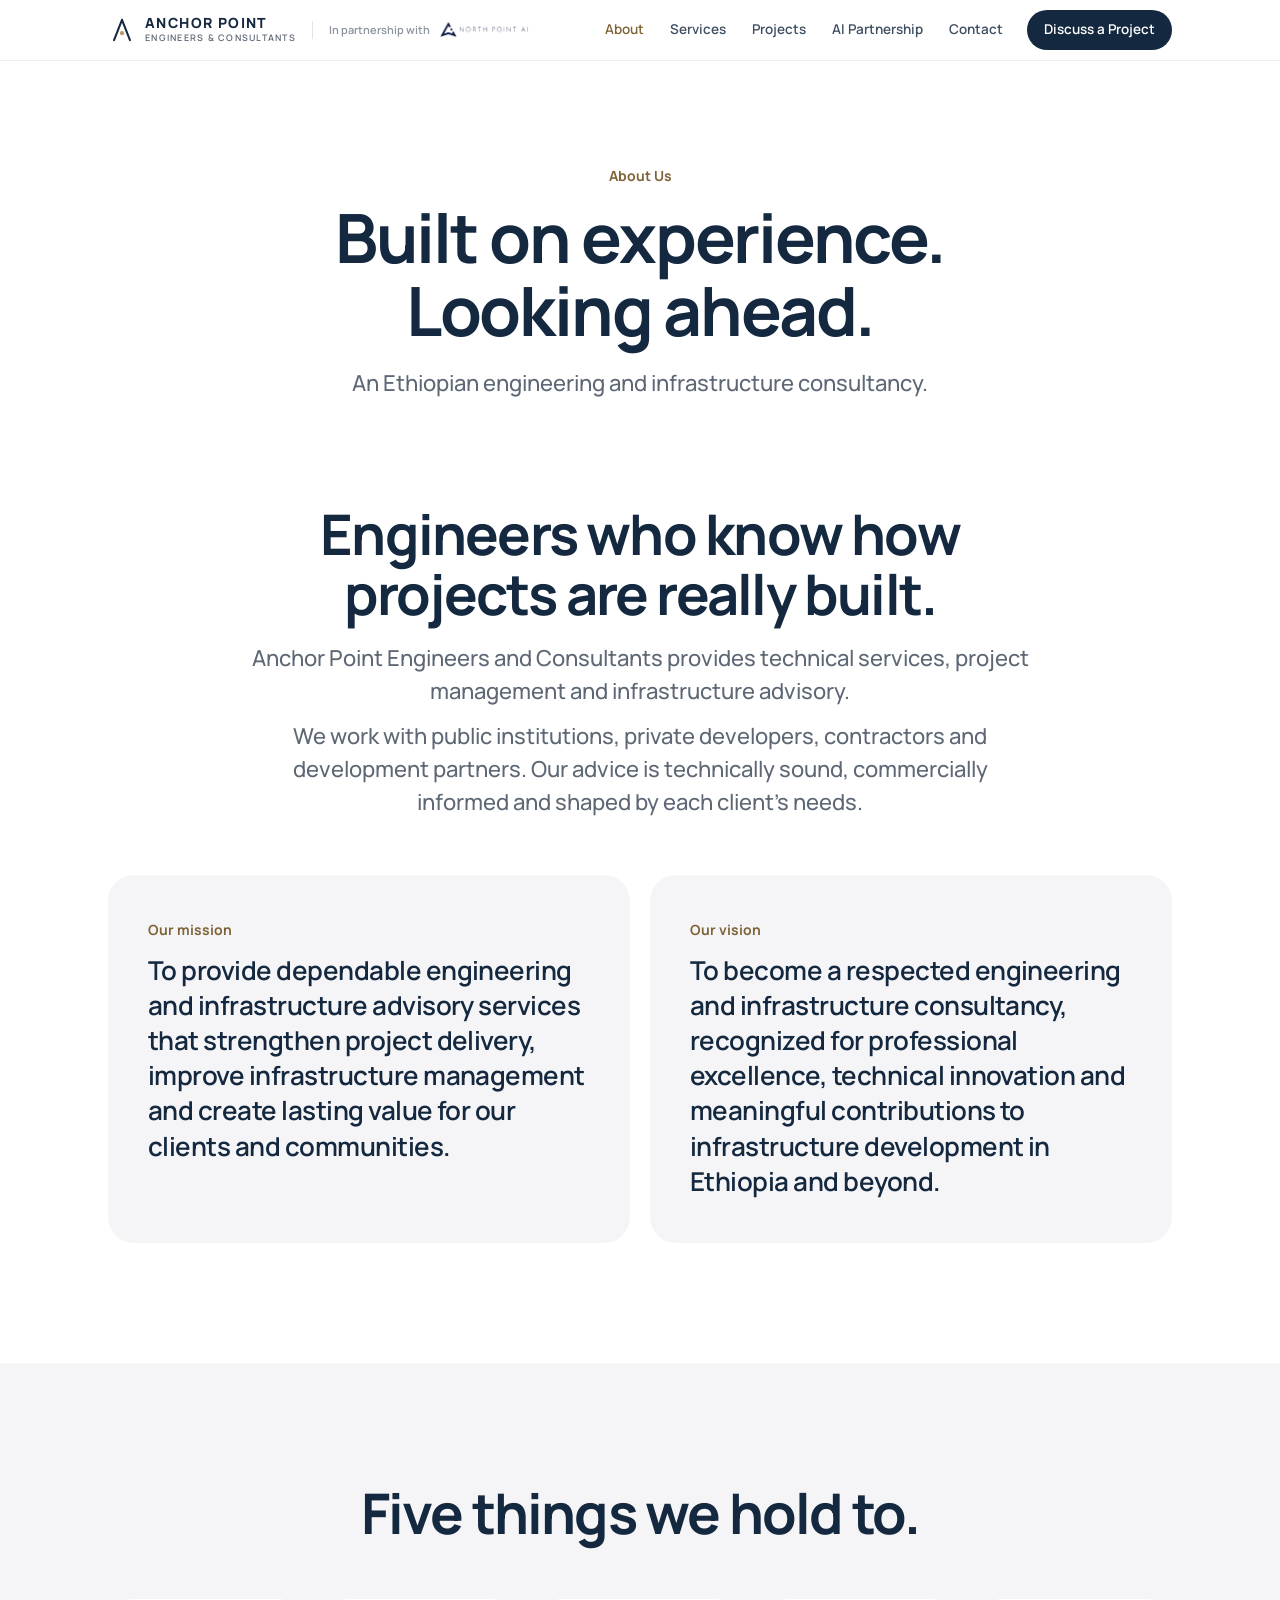
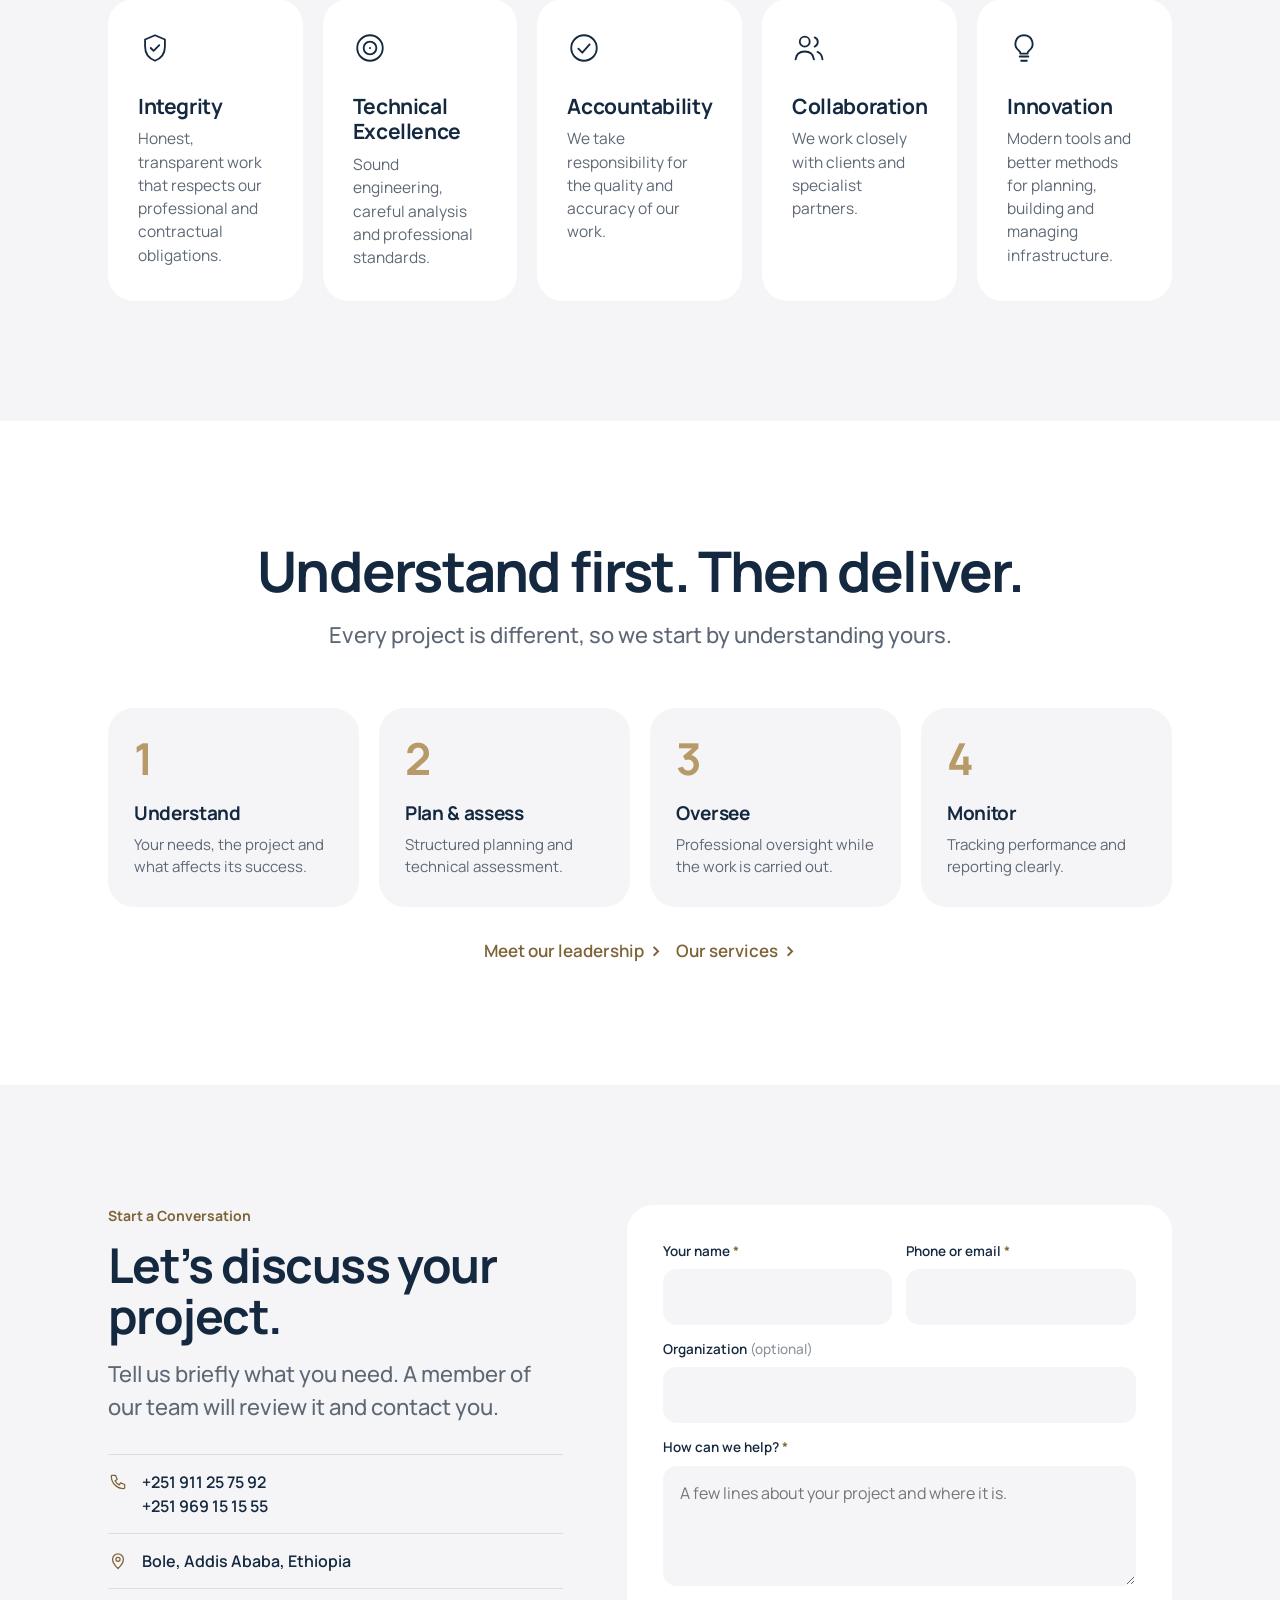
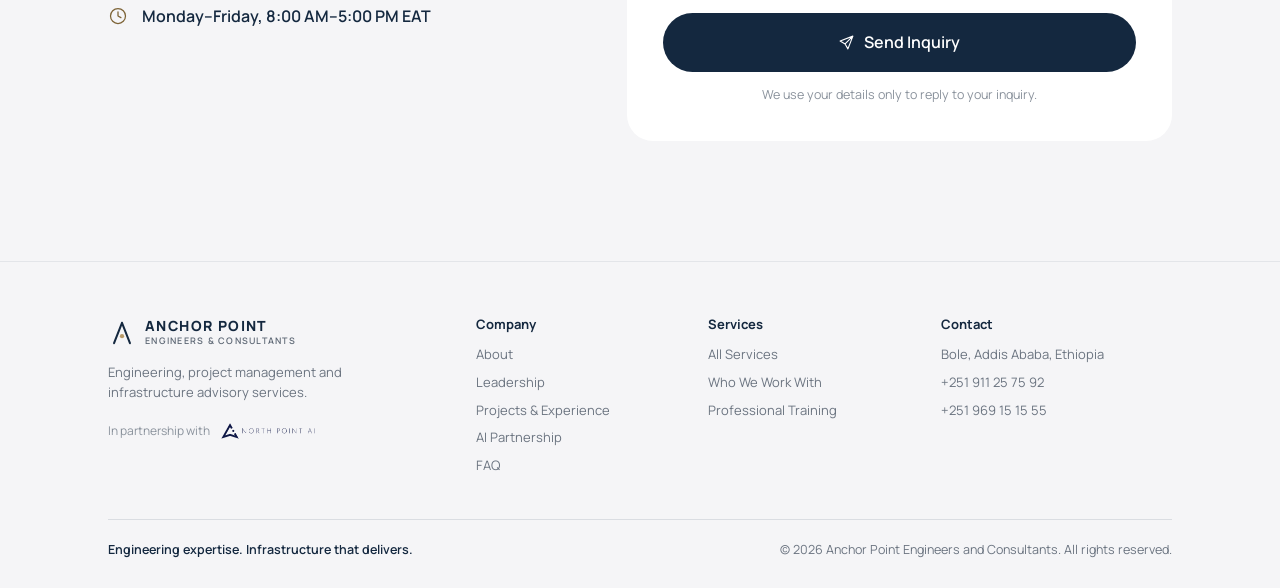
==== commit 13de34ba: "Apple-style redesign; AI gets its own section and voice - One theme: calm light engineering pages, a" ====
--- a/about.html
+++ b/about.html
@@ -33,35 +33,34 @@
 <section class="phero">
   <div class="wrap">
     <span class="eyebrow">About Us</span>
-    <h1>About Anchor Point</h1>
-    <p class="lead">An Ethiopian engineering and infrastructure consultancy, committed to responsible infrastructure development.</p>
+    <h1>Built on experience. Looking ahead.</h1>
+    <p class="lead">An Ethiopian engineering and infrastructure consultancy.</p>
   </div>
 </section>
 
 <section class="sec">
   <div class="wrap">
     <div class="head">
-      <span class="eyebrow">Who We Are</span>
-      <h2>Engineers who understand how projects are really built.</h2>
+      <h2>Engineers who know how projects are really built.</h2>
       <p class="lead">Anchor Point Engineers and Consultants provides technical services, project management and infrastructure advisory.</p>
       <p class="lead">We work with public institutions, private developers, contractors and development partners. Our advice is technically sound, commercially informed and shaped by each client&rsquo;s needs.</p>
     </div>
     <div class="g2">
-      <div class="card big"><span class="ico"><svg class="i" viewBox="0 0 24 24" fill="none" stroke="currentColor" stroke-width="1.7" stroke-linecap="round" stroke-linejoin="round" aria-hidden="true"><path d="M5 21V4 M5 4h12l-2 4 2 4H5"/></svg></span><span class="eyebrow">Our Mission</span><p class="quote">To provide dependable engineering and infrastructure advisory services that strengthen project delivery, improve infrastructure management and create lasting value for our clients and communities.</p></div>
-      <div class="card big"><span class="ico"><svg class="i" viewBox="0 0 24 24" fill="none" stroke="currentColor" stroke-width="1.7" stroke-linecap="round" stroke-linejoin="round" aria-hidden="true"><path d="M12 3a9 9 0 1 0 0 18 9 9 0 0 0 0-18z M15.5 8.5l-2 5-5 2 2-5z"/></svg></span><span class="eyebrow">Our Vision</span><p class="quote">To become a respected engineering and infrastructure consultancy, recognized for professional excellence, technical innovation and meaningful contributions to infrastructure development in Ethiopia and beyond.</p></div>
+      <div class="card big"><span class="eyebrow">Our mission</span><p class="quote">To provide dependable engineering and infrastructure advisory services that strengthen project delivery, improve infrastructure management and create lasting value for our clients and communities.</p></div>
+      <div class="card big"><span class="eyebrow">Our vision</span><p class="quote">To become a respected engineering and infrastructure consultancy, recognized for professional excellence, technical innovation and meaningful contributions to infrastructure development in Ethiopia and beyond.</p></div>
     </div>
   </div>
 </section>
 
 <section class="sec ivory">
   <div class="wrap">
-    <div class="head"><span class="eyebrow">Our Values</span><h2>What guides our work.</h2></div>
+    <div class="head"><h2>Five things we hold to.</h2></div>
     <div class="g5">
-      <div class="card"><span class="ico"><svg class="i" viewBox="0 0 24 24" fill="none" stroke="currentColor" stroke-width="1.7" stroke-linecap="round" stroke-linejoin="round" aria-hidden="true"><path d="M12 3l7 3v5c0 5-3 8.5-7 10-4-1.5-7-5-7-10V6z M9 12l2 2 4-4"/></svg></span><h3>Integrity</h3><p>Honest, transparent work that respects our professional and contractual obligations.</p></div>
-      <div class="card"><span class="ico"><svg class="i" viewBox="0 0 24 24" fill="none" stroke="currentColor" stroke-width="1.7" stroke-linecap="round" stroke-linejoin="round" aria-hidden="true"><path d="M12 3a9 9 0 1 0 0 18 9 9 0 0 0 0-18z M12 7.5a4.5 4.5 0 1 0 0 9 4.5 4.5 0 0 0 0-9z M12 11.9v.2"/></svg></span><h3>Technical Excellence</h3><p>Sound engineering, careful analysis and professional standards.</p></div>
-      <div class="card"><span class="ico"><svg class="i" viewBox="0 0 24 24" fill="none" stroke="currentColor" stroke-width="1.7" stroke-linecap="round" stroke-linejoin="round" aria-hidden="true"><path d="M12 3a9 9 0 1 0 0 18 9 9 0 0 0 0-18z M8 12.5l2.8 2.8L16 9.5"/></svg></span><h3>Accountability</h3><p>We take responsibility for the quality and accuracy of our work.</p></div>
-      <div class="card"><span class="ico"><svg class="i" viewBox="0 0 24 24" fill="none" stroke="currentColor" stroke-width="1.7" stroke-linecap="round" stroke-linejoin="round" aria-hidden="true"><path d="M9 11a3.5 3.5 0 1 0 0-7 3.5 3.5 0 0 0 0 7z M2.5 20c.5-3.5 3-5.5 6.5-5.5s6 2 6.5 5.5 M16 4.5a3.5 3.5 0 0 1 0 6.5 M18 14.8c2 .7 3.2 2.5 3.5 5.2"/></svg></span><h3>Collaboration</h3><p>We work closely with clients and specialist partners.</p></div>
-      <div class="card"><span class="ico"><svg class="i" viewBox="0 0 24 24" fill="none" stroke="currentColor" stroke-width="1.7" stroke-linecap="round" stroke-linejoin="round" aria-hidden="true"><path d="M9 18h6 M10 21h4 M12 3a6 6 0 0 0-3.5 10.9c.6.5 1 1.3 1 2.1h5c0-.8.4-1.6 1-2.1A6 6 0 0 0 12 3z"/></svg></span><h3>Innovation</h3><p>Modern tools and better methods for planning, building and managing infrastructure.</p></div>
+      <div class="card"><span class="ico"><svg class="i" viewBox="0 0 24 24" fill="none" stroke="currentColor" stroke-width="1.6" stroke-linecap="round" stroke-linejoin="round" aria-hidden="true"><path d="M12 3l7 3v5c0 5-3 8.5-7 10-4-1.5-7-5-7-10V6z M9 12l2 2 4-4"/></svg></span><h3>Integrity</h3><p>Honest, transparent work that respects our professional and contractual obligations.</p></div>
+      <div class="card"><span class="ico"><svg class="i" viewBox="0 0 24 24" fill="none" stroke="currentColor" stroke-width="1.6" stroke-linecap="round" stroke-linejoin="round" aria-hidden="true"><path d="M12 3a9 9 0 1 0 0 18 9 9 0 0 0 0-18z M12 7.5a4.5 4.5 0 1 0 0 9 4.5 4.5 0 0 0 0-9z M12 11.9v.2"/></svg></span><h3>Technical Excellence</h3><p>Sound engineering, careful analysis and professional standards.</p></div>
+      <div class="card"><span class="ico"><svg class="i" viewBox="0 0 24 24" fill="none" stroke="currentColor" stroke-width="1.6" stroke-linecap="round" stroke-linejoin="round" aria-hidden="true"><path d="M12 3a9 9 0 1 0 0 18 9 9 0 0 0 0-18z M8 12.5l2.8 2.8L16 9.5"/></svg></span><h3>Accountability</h3><p>We take responsibility for the quality and accuracy of our work.</p></div>
+      <div class="card"><span class="ico"><svg class="i" viewBox="0 0 24 24" fill="none" stroke="currentColor" stroke-width="1.6" stroke-linecap="round" stroke-linejoin="round" aria-hidden="true"><path d="M9 11a3.5 3.5 0 1 0 0-7 3.5 3.5 0 0 0 0 7z M2.5 20c.5-3.5 3-5.5 6.5-5.5s6 2 6.5 5.5 M16 4.5a3.5 3.5 0 0 1 0 6.5 M18 14.8c2 .7 3.2 2.5 3.5 5.2"/></svg></span><h3>Collaboration</h3><p>We work closely with clients and specialist partners.</p></div>
+      <div class="card"><span class="ico"><svg class="i" viewBox="0 0 24 24" fill="none" stroke="currentColor" stroke-width="1.6" stroke-linecap="round" stroke-linejoin="round" aria-hidden="true"><path d="M9 18h6 M10 21h4 M12 3a6 6 0 0 0-3.5 10.9c.6.5 1 1.3 1 2.1h5c0-.8.4-1.6 1-2.1A6 6 0 0 0 12 3z"/></svg></span><h3>Innovation</h3><p>Modern tools and better methods for planning, building and managing infrastructure.</p></div>
     </div>
   </div>
 </section>
@@ -69,17 +68,16 @@
 <section class="sec">
   <div class="wrap">
     <div class="head">
-      <span class="eyebrow">Our Approach</span>
-      <h2>Understand first. Stay disciplined throughout.</h2>
+      <h2>Understand first. Then deliver.</h2>
       <p class="lead">Every project is different, so we start by understanding yours.</p>
     </div>
-    <div class="flow">
+    <div class="flow-g">
       <div class="fstep"><b>Understand</b><p>Your needs, the project and what affects its success.</p></div>
       <div class="fstep"><b>Plan &amp; assess</b><p>Structured planning and technical assessment.</p></div>
       <div class="fstep"><b>Oversee</b><p>Professional oversight while the work is carried out.</p></div>
       <div class="fstep"><b>Monitor</b><p>Tracking performance and reporting clearly.</p></div>
     </div>
-    <div class="btns"><a href="leadership.html" class="btn line">Meet Our Leadership</a><a href="services.html" class="btn line">Our Services</a></div>
+    <div class="btns"><a href="leadership.html" class="more">Meet our leadership</a><a href="services.html" class="more">Our services</a></div>
   </div>
 </section>
 
@@ -90,7 +88,7 @@
         <span class="eyebrow">Start a Conversation</span>
         <h2>Let&rsquo;s discuss your project.</h2>
         <p class="lead">Tell us briefly what you need. A member of our team will review it and contact you.</p>
-        <ul class="clist"><li><svg class="i" viewBox="0 0 24 24" fill="none" stroke="currentColor" stroke-width="1.7" stroke-linecap="round" stroke-linejoin="round" aria-hidden="true"><path d="M5 4h4l2 5-2.5 1.5a11 11 0 0 0 5 5L15 13l5 2v4a1 1 0 0 1-1 1C10.7 20 4 13.3 4 5a1 1 0 0 1 1-1z"/></svg><span><a href="tel:+251911257592">+251 911 25 75 92</a><br><a href="tel:+251969151555">+251 969 15 15 55</a></span></li><li><svg class="i" viewBox="0 0 24 24" fill="none" stroke="currentColor" stroke-width="1.7" stroke-linecap="round" stroke-linejoin="round" aria-hidden="true"><path d="M12 21s-6.5-5.8-6.5-11a6.5 6.5 0 0 1 13 0c0 5.2-6.5 11-6.5 11z M12 7.5a2.5 2.5 0 1 0 0 5 2.5 2.5 0 0 0 0-5z"/></svg><span>Bole, Addis Ababa, Ethiopia</span></li><li><svg class="i" viewBox="0 0 24 24" fill="none" stroke="currentColor" stroke-width="1.7" stroke-linecap="round" stroke-linejoin="round" aria-hidden="true"><path d="M12 3a9 9 0 1 0 0 18 9 9 0 0 0 0-18z M12 7v5l3.5 2"/></svg><span>Monday&ndash;Friday, 8:00 AM&ndash;5:00 PM EAT</span></li></ul>
+        <ul class="clist"><li><svg class="i" viewBox="0 0 24 24" fill="none" stroke="currentColor" stroke-width="1.6" stroke-linecap="round" stroke-linejoin="round" aria-hidden="true"><path d="M5 4h4l2 5-2.5 1.5a11 11 0 0 0 5 5L15 13l5 2v4a1 1 0 0 1-1 1C10.7 20 4 13.3 4 5a1 1 0 0 1 1-1z"/></svg><span><a href="tel:+251911257592">+251 911 25 75 92</a><br><a href="tel:+251969151555">+251 969 15 15 55</a></span></li><li><svg class="i" viewBox="0 0 24 24" fill="none" stroke="currentColor" stroke-width="1.6" stroke-linecap="round" stroke-linejoin="round" aria-hidden="true"><path d="M12 21s-6.5-5.8-6.5-11a6.5 6.5 0 0 1 13 0c0 5.2-6.5 11-6.5 11z M12 7.5a2.5 2.5 0 1 0 0 5 2.5 2.5 0 0 0 0-5z"/></svg><span>Bole, Addis Ababa, Ethiopia</span></li><li><svg class="i" viewBox="0 0 24 24" fill="none" stroke="currentColor" stroke-width="1.6" stroke-linecap="round" stroke-linejoin="round" aria-hidden="true"><path d="M12 3a9 9 0 1 0 0 18 9 9 0 0 0 0-18z M12 7v5l3.5 2"/></svg><span>Monday&ndash;Friday, 8:00 AM&ndash;5:00 PM EAT</span></li></ul>
       </div>
       <form class="inq" id="inquiry" data-endpoint="" data-telegram="" novalidate>
   <div class="f2">
@@ -100,7 +98,7 @@
   <div class="fg"><label for="f-org">Organization <em>(optional)</em></label><input id="f-org" name="organization" type="text" autocomplete="organization"></div>
   <div class="fg"><label for="f-msg">How can we help? <i>*</i></label><textarea id="f-msg" name="message" required placeholder="A few lines about your project and where it is."></textarea><span class="err">Please tell us what you need.</span></div>
   <div class="hp" aria-hidden="true"><label for="f-web">Website</label><input id="f-web" name="website" type="text" tabindex="-1" autocomplete="off"></div>
-  <button type="submit" class="btn solid" id="fsub"><svg class="i" viewBox="0 0 24 24" fill="none" stroke="currentColor" stroke-width="1.7" stroke-linecap="round" stroke-linejoin="round" aria-hidden="true"><path d="M21 3 10 14 M21 3l-7 18-4-7-7-4z"/></svg><span>Send Inquiry</span></button>
+  <button type="submit" class="btn solid" id="fsub"><svg class="i" viewBox="0 0 24 24" fill="none" stroke="currentColor" stroke-width="1.6" stroke-linecap="round" stroke-linejoin="round" aria-hidden="true"><path d="M21 3 10 14 M21 3l-7 18-4-7-7-4z"/></svg><span>Send Inquiry</span></button>
   <div class="fmsg" id="fmsg" role="status" aria-live="polite"></div>
   <p class="fnote">We use your details only to reply to your inquiry.</p>
 </form>
@@ -112,9 +110,9 @@
   <div class="wrap">
     <div class="ftr-g">
       <div>
-        <a href="index.html" class="logo"><svg viewBox="0 0 44 44" aria-hidden="true"><path d="M22 6 9.5 38M22 6l12.5 32" stroke="#FFFFFF" stroke-width="3.2" stroke-linecap="round" fill="none"/><circle cx="22" cy="27" r="3.4" fill="#B89A68"/></svg><span><b>Anchor Point</b><span>Engineers &amp; Consultants</span></span></a>
+        <a href="index.html" class="logo"><svg viewBox="0 0 44 44" aria-hidden="true"><path d="M22 6 9.5 38M22 6l12.5 32" stroke="#14283F" stroke-width="3.2" stroke-linecap="round" fill="none"/><circle cx="22" cy="27" r="3.4" fill="#B89A68"/></svg><span><b>Anchor Point</b><span>Engineers &amp; Consultants</span></span></a>
         <p>Engineering, project management and infrastructure advisory services.</p>
-        <a class="ftr-np" href="https://northpoint-ai.com" target="_blank" rel="noopener"><span>In partnership with</span><img src="assets/northpoint-ai-logo-white.webp" alt="North Point AI" width="760" height="143" loading="lazy"></a>
+        <a class="ftr-np" href="https://northpoint-ai.com" target="_blank" rel="noopener"><span>In partnership with</span><img src="assets/northpoint-ai-logo.webp" alt="North Point AI" width="760" height="143" loading="lazy"></a>
       </div>
       <div>
         <h4>Company</h4>
--- a/assets/site.css
+++ b/assets/site.css
@@ -1,340 +1,325 @@
-/* Anchor Point Engineers & Consultants — design system (light) */
+/* Anchor Point Engineers & Consultants — design system
+   Theme: calm, light engineering pages; one dark, luminous moment for AI. */
 :root{
-  --navy:#14283F; --navy-d:#0E1E31; --white:#FFFFFF; --ivory:#F7F6F2; --mist:#F2F5F8;
-  --bronze:#B89A68; --bronze-d:#7D6336; --bronze-t:#F4EEE3; --slate:#56616F; --line:#E4E7EB;
-  --r:14px; --gap:24px;
-  --shadow:0 1px 2px rgba(20,40,63,.04),0 12px 32px -18px rgba(20,40,63,.22);
+  --ink:#14283F; --text:#5E6875; --bg:#FFFFFF; --alt:#F5F5F7; --line:#E3E5E9;
+  --bronze:#B89A68; --bronze-d:#7D6336; --night:#05070C;
+  --spark:linear-gradient(92deg,#5EE0D8 0%,#8E7CFF 48%,#F2C46D 100%);
+  --r:26px; --gap:20px;
 }
 *{margin:0;padding:0;box-sizing:border-box}
-html{scroll-behavior:smooth;scroll-padding-top:100px}
-body{font-family:'Manrope',system-ui,-apple-system,'Segoe UI',sans-serif;background:var(--white);color:var(--slate);font-size:17px;line-height:1.65;-webkit-font-smoothing:antialiased;overflow-x:hidden}
+html{scroll-behavior:smooth;scroll-padding-top:84px}
+body{font-family:'Manrope',system-ui,-apple-system,'Segoe UI',sans-serif;background:var(--bg);color:var(--text);font-size:17px;line-height:1.6;-webkit-font-smoothing:antialiased;overflow-x:hidden}
 img{max-width:100%;display:block;height:auto}
 a{color:inherit}
 ul,ol{list-style:none}
-:focus-visible{outline:2px solid var(--bronze-d);outline-offset:3px;border-radius:4px}
-.skip{position:absolute;left:-9999px;top:0;background:var(--navy);color:#fff;padding:12px 18px;z-index:100}
+:focus-visible{outline:2px solid var(--bronze-d);outline-offset:3px;border-radius:6px}
+.skip{position:absolute;left:-9999px;top:0;background:var(--ink);color:#fff;padding:12px 18px;z-index:100}
 .skip:focus{left:12px;top:12px}
-.wrap{max-width:1200px;margin:0 auto;padding:0 32px}
+.wrap{max-width:1120px;margin:0 auto;padding:0 28px}
 .i{width:24px;height:24px;flex-shrink:0}
 
 /* Type */
-h1,h2,h3,h4{color:var(--navy);font-weight:700;letter-spacing:-.022em;line-height:1.15}
-h1{font-size:clamp(34px,4.4vw,54px)}
-h2{font-size:clamp(27px,3vw,38px)}
-h3{font-size:19px;line-height:1.3;letter-spacing:-.012em}
-h4{font-size:16px}
-.eyebrow{display:block;font-size:12.5px;font-weight:800;letter-spacing:.16em;text-transform:uppercase;color:var(--bronze-d);margin-bottom:14px}
-.lead{font-size:clamp(17.5px,1.5vw,20px);line-height:1.6;color:var(--slate)}
-.note{margin-top:28px;font-size:13.5px;line-height:1.55;color:var(--slate);display:flex;gap:10px;align-items:flex-start;max-width:820px}
-.note .i{width:17px;height:17px;margin-top:2px;color:var(--bronze-d)}
+h1,h2,h3,h4{color:var(--ink);font-weight:700;letter-spacing:-.032em;line-height:1.07}
+h1{font-size:clamp(40px,6.4vw,80px)}
+h2{font-size:clamp(32px,4.6vw,56px)}
+h3{font-size:21px;line-height:1.22;letter-spacing:-.018em}
+h4{font-size:13px;letter-spacing:0}
+.eyebrow{display:block;font-size:14px;font-weight:700;color:var(--bronze-d);margin-bottom:12px;letter-spacing:0}
+.lead{font-size:clamp(18px,1.75vw,22px);line-height:1.5;color:var(--text);font-weight:500}
+.note{margin:28px auto 0;font-size:12.5px;line-height:1.55;color:#8A929C;max-width:640px;text-align:center}
+.note .i{display:none}
 
 /* Buttons & links */
-.btn{display:inline-flex;align-items:center;justify-content:center;gap:10px;padding:14px 26px;border-radius:10px;font:inherit;font-weight:700;font-size:15.5px;text-decoration:none;border:1.5px solid transparent;cursor:pointer;transition:background .2s,color .2s,border-color .2s,transform .2s,box-shadow .2s}
-.btn .i{width:18px;height:18px}
-.btn.solid{background:var(--navy);color:#fff;box-shadow:0 10px 24px -12px rgba(20,40,63,.55)}
-.btn.solid:hover{background:var(--navy-d);transform:translateY(-1px)}
-.btn.line{border-color:#C6CDD6;color:var(--navy);background:#fff}
-.btn.line:hover{border-color:var(--navy)}
-.btns{display:flex;gap:12px;flex-wrap:wrap;margin-top:32px}
-.more{display:inline-flex;align-items:center;gap:8px;font-weight:700;font-size:15px;color:var(--navy);text-decoration:none;transition:gap .2s}
-.more::after{content:'\2192';color:var(--bronze-d)}
-.more:hover{gap:13px}
+.btn{display:inline-flex;align-items:center;justify-content:center;gap:9px;padding:13px 26px;border-radius:999px;font:inherit;font-weight:600;font-size:16px;text-decoration:none;border:1px solid transparent;cursor:pointer;transition:background .2s,color .2s,border-color .2s,opacity .2s}
+.btn .i{width:17px;height:17px}
+.btn.solid{background:var(--ink);color:#fff}
+.btn.solid:hover{background:#0C1B2E}
+.btn.line{color:var(--ink);background:transparent;border-color:#C9CED6}
+.btn.line:hover{border-color:var(--ink)}
+.btns{display:flex;gap:12px 14px;flex-wrap:wrap;margin-top:30px;justify-content:center;align-items:center}
+.more{display:inline-flex;align-items:center;gap:5px;font-weight:600;font-size:17px;color:var(--bronze-d);text-decoration:none}
+.more::after{content:'\203A';font-size:1.25em;line-height:1;transform:translateY(-1px);transition:transform .2s}
+.more:hover::after{transform:translate(3px,-1px)}
+.more:hover{text-decoration:underline;text-underline-offset:4px}
 
 /* Header */
-.hdr{position:sticky;top:0;z-index:50;background:rgba(255,255,255,.94);backdrop-filter:blur(12px);-webkit-backdrop-filter:blur(12px);border-bottom:1px solid var(--line)}
-.hdr-in{display:flex;align-items:center;justify-content:space-between;gap:20px;height:78px}
-.brand{display:flex;align-items:center;gap:20px;min-width:0}
-.logo{display:inline-flex;align-items:center;gap:10px;text-decoration:none}
-.logo svg{width:36px;height:36px;flex-shrink:0}
-.logo b{display:block;color:var(--navy);font-weight:800;font-size:15.5px;letter-spacing:.11em;text-transform:uppercase;line-height:1.2;white-space:nowrap}
-.logo>span>span{display:block;color:var(--slate);font-size:10.5px;font-weight:600;letter-spacing:.14em;text-transform:uppercase;white-space:nowrap;line-height:1.5}
-.with{display:inline-flex;flex-direction:column;gap:5px;padding-left:20px;border-left:1px solid var(--line);text-decoration:none}
-.with span{font-size:10px;font-weight:700;letter-spacing:.13em;text-transform:uppercase;color:var(--slate);line-height:1;white-space:nowrap}
-.with img{height:21px;width:auto}
+.hdr{position:sticky;top:0;z-index:50;background:rgba(255,255,255,.82);backdrop-filter:saturate(180%) blur(20px);-webkit-backdrop-filter:saturate(180%) blur(20px);border-bottom:1px solid rgba(20,40,63,.08)}
+.hdr-in{display:flex;align-items:center;justify-content:space-between;gap:20px;height:60px}
+.brand{display:flex;align-items:center;gap:16px;min-width:0}
+.logo{display:inline-flex;align-items:center;gap:9px;text-decoration:none}
+.logo svg{width:28px;height:28px;flex-shrink:0}
+.logo b{display:block;color:var(--ink);font-weight:800;font-size:14px;letter-spacing:.1em;text-transform:uppercase;line-height:1.2;white-space:nowrap}
+.logo>span>span{display:block;color:var(--text);font-size:9px;font-weight:600;letter-spacing:.14em;text-transform:uppercase;white-space:nowrap;line-height:1.4}
+.with{display:inline-flex;align-items:center;gap:9px;padding-left:16px;border-left:1px solid var(--line);text-decoration:none}
+.with span{font-size:11px;font-weight:600;color:#8A929C;white-space:nowrap}
+.with img{height:17px;width:auto}
 .nav{display:flex;align-items:center;gap:2px}
-.nav a{display:block;padding:10px 13px;font-size:15px;font-weight:600;color:var(--navy);text-decoration:none;border-radius:8px;white-space:nowrap;transition:background .2s}
-.nav a:not(.btn):hover{background:var(--mist)}
+.nav a{display:block;padding:8px 12px;font-size:13.5px;font-weight:600;color:var(--ink);opacity:.82;text-decoration:none;white-space:nowrap;transition:opacity .2s}
+.nav a:hover,.nav a[aria-current]{opacity:1}
 .nav a[aria-current]{color:var(--bronze-d)}
-.nav .btn{padding:12px 20px;margin-left:12px;color:#fff;font-size:15px;border-radius:10px}
-.burger{display:none;width:46px;height:46px;border:1px solid var(--line);border-radius:10px;background:#fff;cursor:pointer;align-items:center;justify-content:center;flex-direction:column;gap:5px;flex-shrink:0}
-.burger span{width:20px;height:2px;background:var(--navy);border-radius:2px}
-
-/* Sections: every block is left-aligned to the same column */
-.sec{padding:96px 0}
-.ivory{background:var(--ivory)}
-.mist{background:var(--mist)}
-.head{max-width:760px;margin-bottom:44px}
-.head h2+.lead,.head h1+.lead{margin-top:16px}
+.nav .btn{padding:8px 16px;margin-left:10px;color:#fff;opacity:1;font-size:13.5px}
+.burger{display:none;width:42px;height:42px;border:none;background:transparent;cursor:pointer;align-items:center;justify-content:center;flex-direction:column;gap:6px;flex-shrink:0}
+.burger span{width:19px;height:1.5px;background:var(--ink);border-radius:2px}
+
+/* Sections: one centred column, one idea each */
+.sec{padding:120px 0}
+.ivory,.mist{background:var(--alt)}
+.head{max-width:780px;margin:0 auto 56px;text-align:center}
+.head h2+.lead,.head h1+.lead{margin-top:18px}
 .head .lead+.lead{margin-top:12px}
-.head.row{max-width:none;display:flex;justify-content:space-between;align-items:flex-end;gap:24px 40px;flex-wrap:wrap}
-.head.row>div{max-width:760px}
-.after{margin-top:36px}
-
-/* Grids and cards */
+.head .more{margin-top:20px}
+.after{margin-top:var(--gap)}
+.center{text-align:center}
+
+/* Tiles */
 .g2,.g3,.g4,.g5{display:grid;gap:var(--gap)}
 .g2{grid-template-columns:repeat(2,1fr)}
 .g3{grid-template-columns:repeat(3,1fr)}
 .g4{grid-template-columns:repeat(4,1fr)}
 .g5{grid-template-columns:repeat(5,1fr)}
-.card{background:#fff;border:1px solid var(--line);border-radius:var(--r);padding:28px;display:flex;flex-direction:column;align-items:flex-start;transition:border-color .2s,box-shadow .2s,transform .2s}
-a.card{text-decoration:none}
-a.card:hover{border-color:#D6C7A9;box-shadow:var(--shadow);transform:translateY(-2px)}
+.card{background:var(--alt);border-radius:var(--r);padding:32px 30px;display:flex;flex-direction:column;align-items:flex-start;text-decoration:none;transition:transform .35s cubic-bezier(.2,.7,.2,1)}
+.ivory .card,.mist .card{background:#fff}
+a.card:hover{transform:scale(1.015)}
 .card h3{margin-bottom:8px}
-.card p{font-size:15.5px;line-height:1.6}
-.card .more{margin-top:auto;padding-top:18px}
-.card.big{padding:34px}
-.card.big h3{font-size:22px}
-.ico{display:inline-flex;align-items:center;justify-content:center;width:48px;height:48px;border-radius:12px;background:var(--bronze-t);color:var(--bronze-d);margin-bottom:18px;flex-shrink:0}
-.num{font-size:13px;font-weight:800;letter-spacing:.14em;color:var(--bronze-d)}
-.card .top{display:flex;align-items:center;justify-content:space-between;width:100%}
-.card .top .ico{margin-bottom:18px}
-.card .top .num{margin-bottom:18px}
-.quote{font-size:clamp(18px,1.7vw,21px);line-height:1.55;color:var(--navy);font-weight:600}
+.card p{font-size:15.5px;line-height:1.5}
+.card .more{margin-top:auto;padding-top:20px;font-size:15.5px}
+.card.big{padding:44px 40px}
+.card.big h3{font-size:clamp(24px,2.6vw,32px);letter-spacing:-.028em;margin-bottom:10px}
+.card.big p{font-size:17px}
+.ico{display:block;color:var(--ink);margin-bottom:22px}
+.ico .i{width:34px;height:34px;stroke-width:1.3}
+.card.big .ico .i{width:44px;height:44px;stroke-width:1.15}
+.quote{font-size:clamp(20px,2.1vw,26px)!important;line-height:1.35!important;color:var(--ink);font-weight:600;letter-spacing:-.02em}
 
 /* Home hero */
-.hero{position:relative;overflow:hidden;background:radial-gradient(900px 520px at 88% 8%,#F3EADB 0%,rgba(243,234,219,0) 62%),linear-gradient(180deg,#FFFFFF 0%,var(--ivory) 100%);border-bottom:1px solid var(--line)}
-.hero-in{position:relative;z-index:2;padding:84px 0 92px;max-width:720px}
-.hero h1{font-size:clamp(38px,5vw,60px);line-height:1.06;margin-bottom:22px}
-.hero .lead{max-width:56ch}
-.chip{display:inline-flex;align-items:center;gap:14px;padding:10px 18px 10px 16px;border:1px solid var(--line);border-radius:999px;background:#fff;box-shadow:var(--shadow);margin-bottom:30px;text-decoration:none}
-.chip span{font-size:11.5px;font-weight:800;letter-spacing:.13em;text-transform:uppercase;color:var(--bronze-d);white-space:nowrap}
-.chip img{height:22px;width:auto}
-.facts{display:flex;gap:10px 26px;flex-wrap:wrap;margin-top:34px}
-.facts li{display:flex;align-items:center;gap:9px;font-size:14.5px;font-weight:600;color:var(--navy)}
-.facts .i{width:19px;height:19px;color:var(--bronze-d)}
-.hero .road{position:absolute;right:0;bottom:0;height:100%;width:56%;pointer-events:none}
-.road .dash{animation:dash 3s linear infinite}
+.hero{text-align:center;padding:92px 0 0;overflow:hidden;background:linear-gradient(180deg,#fff 0%,#fff 55%,var(--alt) 100%)}
+.hero h1{font-size:clamp(38px,5.7vw,70px);margin:0 auto 22px}
+.hero h1 span{display:block}
+.hero .lead{max-width:34ch;margin:0 auto}
+.hero .road{display:block;width:min(100%,860px);height:auto;margin:36px auto 0}
+.road .dash{animation:dash 2.4s linear infinite}
 @keyframes dash{to{stroke-dashoffset:-60}}
-.road .car{offset-path:path('M560 0 C 525 165, 355 280, 240 520');offset-rotate:0deg;animation:drive 6s linear infinite}
+.road .car{offset-path:path('M380 132 L380 580');offset-rotate:0deg;animation:drive 6s linear infinite}
 .road .car.c2{animation-delay:-3s}
-@keyframes drive{from{offset-distance:0%;opacity:0}10%{opacity:1}90%{opacity:1}to{offset-distance:100%;opacity:0}}
+@keyframes drive{from{offset-distance:0%;opacity:0}12%{opacity:1}88%{opacity:1}to{offset-distance:100%;opacity:0}}
 .road .ring{font-family:'Manrope',sans-serif;font-size:11.5px;letter-spacing:3.4px;font-weight:800;fill:#7D6336}
 .road .yrs{font-family:'Manrope',sans-serif;font-weight:800;fill:#14283F;text-anchor:middle}
 
 /* Page hero (inner pages) */
-.phero{background:linear-gradient(180deg,#FFFFFF 0%,var(--ivory) 100%);padding:72px 0 64px;border-bottom:1px solid var(--line)}
-.phero h1{max-width:20ch}
-.phero .lead{max-width:62ch;margin-top:18px}
-
-/* Stats */
-.stats{display:grid;grid-template-columns:repeat(4,1fr);background:#fff;border:1px solid var(--line);border-radius:var(--r);box-shadow:var(--shadow)}
-.stats.three{grid-template-columns:repeat(3,1fr)}
-.stat{padding:30px 28px;border-left:1px solid var(--line)}
-.stat:first-child{border-left:none}
-.stat b{display:block;font-size:clamp(28px,3vw,40px);font-weight:800;letter-spacing:-.03em;line-height:1.05;color:var(--navy);margin-bottom:8px;font-variant-numeric:tabular-nums;white-space:nowrap}
-.stat p{font-size:14.5px;line-height:1.45}
-.lift{margin-top:-46px;position:relative;z-index:3}
-
-/* Partnership diagram */
-.pair{display:grid;grid-template-columns:1fr auto 1fr;gap:var(--gap);align-items:stretch}
-.pair-c{background:#fff;border:1px solid var(--line);border-radius:var(--r);padding:32px;box-shadow:var(--shadow)}
-.pair-h{height:44px;display:flex;align-items:center;margin-bottom:22px}
-.pair-h img{height:30px;width:auto}
-.pair-k{font-size:12.5px;font-weight:800;letter-spacing:.15em;text-transform:uppercase;color:var(--bronze-d);padding-bottom:16px;border-bottom:1px solid var(--line);margin-bottom:6px}
-.pair-plus{align-self:center;width:46px;height:46px;border-radius:50%;background:var(--navy);color:#fff;display:flex;align-items:center;justify-content:center;font-size:26px;font-weight:500;line-height:1}
-.ticks li{display:flex;gap:12px;align-items:flex-start;padding:12px 0;font-size:16px;font-weight:600;color:var(--navy);line-height:1.45}
-.ticks li+li{border-top:1px solid var(--line)}
-.ticks .i{width:21px;height:21px;color:var(--bronze-d);margin-top:1px}
-.pair-out{position:relative;margin-top:44px;background:var(--navy);border-radius:var(--r);padding:26px 32px;display:flex;align-items:center;gap:20px 40px;flex-wrap:wrap}
-.pair-out::before{content:'';position:absolute;left:50%;top:-44px;height:44px;width:2px;background:repeating-linear-gradient(180deg,var(--bronze) 0 6px,transparent 6px 12px)}
-.pair-out p{font-size:12.5px;font-weight:800;letter-spacing:.15em;text-transform:uppercase;color:#DCC295;white-space:nowrap}
-.pair-out ul{display:flex;gap:16px 40px;flex-wrap:wrap;flex:1;justify-content:space-between}
-.pair-out li{display:flex;align-items:center;gap:11px;color:#fff;font-size:16.5px}
-.pair-out .i{color:#DCC295;width:22px;height:22px}
-.lockup{display:inline-flex;align-items:center;gap:22px;flex-wrap:wrap;padding:20px 26px;background:#fff;border:1px solid var(--line);border-radius:var(--r)}
-.lockup i{font-style:normal;color:var(--bronze-d);font-size:20px;font-weight:600}
-.lockup img{height:26px;width:auto}
+.phero{text-align:center;padding:104px 0 20px}
+.phero h1{max-width:16ch;margin:0 auto;font-size:clamp(38px,5.6vw,68px)}
+.phero .lead{max-width:44ch;margin:20px auto 0}
+.phero .eyebrow{margin-bottom:14px}
+.phero+.sec{padding-top:84px}
+
+/* Numbers */
+.stats{display:grid;grid-template-columns:repeat(4,1fr);gap:var(--gap);text-align:center}
+.stats.three{grid-template-columns:repeat(3,1fr);max-width:860px;margin:0 auto 56px}
+.stat b{display:block;font-size:clamp(34px,4.4vw,56px);font-weight:700;letter-spacing:-.04em;line-height:1;color:var(--ink);margin-bottom:12px;font-variant-numeric:tabular-nums;white-space:nowrap}
+.stat p{font-size:15px;line-height:1.4;max-width:20ch;margin:0 auto}
+
+/* ── AI: its own world ── */
+.ai{position:relative;background:var(--night);color:#A7AEBB;overflow:hidden;text-align:center}
+.ai::before{content:'';position:absolute;left:50%;top:-320px;width:1100px;height:760px;transform:translateX(-50%);background:radial-gradient(closest-side,rgba(126,108,255,.34),rgba(94,224,216,.12) 55%,transparent 72%);pointer-events:none;animation:breathe 9s ease-in-out infinite}
+@keyframes breathe{50%{opacity:.6;transform:translateX(-50%) scale(1.08)}}
+.ai .wrap{position:relative}
+.ai h1,.ai h2,.ai h3{color:#fff}
+.spark{background:var(--spark);-webkit-background-clip:text;background-clip:text;color:transparent;-webkit-text-fill-color:transparent}
+.ai-tag{display:inline-block;font-size:15px;font-weight:700;margin-bottom:18px}
+.ai-h{font-size:clamp(40px,6.8vw,88px);max-width:12ch;margin:0 auto 24px;line-height:1.02}
+.ai .lead{color:#B4BBC7;max-width:42ch;margin:0 auto}
+.net{display:block;width:min(100%,980px);height:auto;margin:10px auto 0}
+.net .flow{stroke-dasharray:5 15;animation:dash 2.6s linear infinite}
+.net .node{animation:pulse 3.6s ease-in-out infinite;transform-box:fill-box;transform-origin:center}
+.net .node:nth-of-type(2n){animation-delay:-1.2s}.net .node:nth-of-type(3n){animation-delay:-2.3s}
+@keyframes pulse{50%{opacity:.35;transform:scale(.7)}}
+.net .star{animation:twinkle 4.5s ease-in-out infinite;transform-box:fill-box;transform-origin:center}
+@keyframes twinkle{50%{transform:scale(1.22) rotate(20deg);opacity:.85}}
+.imagine{display:grid;grid-template-columns:repeat(2,1fr);gap:var(--gap);text-align:left;margin-top:28px}
+.im{position:relative;background:linear-gradient(180deg,rgba(255,255,255,.075),rgba(255,255,255,.03));border:1px solid rgba(255,255,255,.09);border-radius:var(--r);padding:38px 36px 36px;overflow:hidden}
+.im::after{content:'';position:absolute;inset:auto -30% -60% auto;width:70%;height:90%;background:radial-gradient(closest-side,rgba(142,124,255,.22),transparent);pointer-events:none}
+.im:nth-child(2)::after{background:radial-gradient(closest-side,rgba(94,224,216,.2),transparent)}
+.im:nth-child(3)::after{background:radial-gradient(closest-side,rgba(242,196,109,.18),transparent)}
+.im small{display:block;font-size:14px;font-weight:700;margin-bottom:14px}
+.im h3{font-size:clamp(24px,2.7vw,34px);line-height:1.12;letter-spacing:-.03em;max-width:15ch;margin-bottom:12px}
+.im p{font-size:16px;line-height:1.5;color:#9AA2AF;max-width:34ch;position:relative;z-index:1}
+.triad{font-size:clamp(32px,5vw,64px);font-weight:700;letter-spacing:-.04em;line-height:1.08;color:#fff;margin:110px auto 0}
+.triad span{display:block}
+.triad span:nth-child(2){opacity:.62}.triad span:nth-child(3){opacity:.36}
+.ai-now{max-width:640px;margin:44px auto 0;font-size:15.5px;line-height:1.6;color:#8E96A3}
+.ai-now b{color:#fff;font-weight:600}
+.ai .more{color:#fff;margin-top:26px}
+.ai .btn.line{color:#fff;border-color:rgba(255,255,255,.3)}
+.ai .btn.line:hover{border-color:#fff}
+.ai.top{padding-top:104px}
+.duo{display:flex;align-items:center;justify-content:center;gap:22px;flex-wrap:wrap;margin-bottom:34px}
+.duo .logo b{color:#fff}.duo .logo>span>span{color:#8E96A3}
+.duo i{font-style:normal;color:#5E6673;font-size:18px}
+.duo img{height:24px;width:auto}
 
 /* Step flow */
-.flow{display:grid;grid-template-columns:repeat(4,1fr);gap:var(--gap);counter-reset:f}
-.flow.three{grid-template-columns:repeat(3,1fr)}
-.flow.five{grid-template-columns:repeat(5,1fr)}
-.fstep{position:relative;background:#fff;border:1px solid var(--line);border-radius:var(--r);padding:26px 24px 24px;counter-increment:f}
-.fstep::before{content:counter(f);display:flex;align-items:center;justify-content:center;width:34px;height:34px;border-radius:50%;background:var(--navy);color:#fff;font-weight:800;font-size:14.5px;margin-bottom:16px}
-.fstep:not(:last-child)::after{content:'';position:absolute;right:-19px;top:50%;width:10px;height:10px;border-top:2px solid var(--bronze);border-right:2px solid var(--bronze);transform:translateY(-50%) rotate(45deg);z-index:1}
-.fstep b{display:block;font-size:17px;line-height:1.3;color:var(--navy);font-weight:700}
-.fstep p{font-size:14.5px;line-height:1.5;margin-top:6px}
+.flow-g{display:grid;grid-template-columns:repeat(4,1fr);gap:var(--gap);counter-reset:f}
+.flow-g.three{grid-template-columns:repeat(3,1fr)}
+.flow-g.five{grid-template-columns:repeat(5,1fr)}
+.fstep{background:var(--alt);border-radius:var(--r);padding:28px 26px 30px;counter-increment:f}
+.ivory .fstep{background:#fff}
+.fstep::before{content:counter(f);display:block;font-size:44px;font-weight:700;letter-spacing:-.04em;line-height:1;color:var(--bronze);margin-bottom:22px}
+.fstep b{display:block;font-size:19px;line-height:1.25;color:var(--ink);font-weight:700;letter-spacing:-.018em}
+.fstep p{font-size:15px;line-height:1.45;margin-top:8px}
 
 /* Contract bars */
-.bars{background:#fff;border:1px solid var(--line);border-radius:var(--r);padding:8px 28px;box-shadow:var(--shadow)}
-.bars-h,.bars li{display:grid;grid-template-columns:230px 1fr 150px 78px;gap:22px;align-items:center}
-.bars-h{padding:16px 0 12px;font-size:11.5px;font-weight:800;letter-spacing:.13em;text-transform:uppercase;color:var(--bronze-d)}
-.bars-h span:last-child,.bar-k{text-align:right}
-.bars li{padding:15px 0;border-top:1px solid var(--line)}
-.bar-n b{display:block;color:var(--navy);font-size:16.5px;line-height:1.3}
+.bars{max-width:900px;margin:0 auto}
+.bars-h{display:none}
+.bars li{display:grid;grid-template-columns:200px 1fr 150px 76px;gap:22px;align-items:center;padding:18px 0;border-top:1px solid var(--line)}
+.bars li:last-child{border-bottom:1px solid var(--line)}
+.bar-n b{display:block;color:var(--ink);font-size:17px;line-height:1.25;letter-spacing:-.015em}
 .bar-n span{display:block;font-size:13.5px;line-height:1.4}
-.bar-t{height:12px;background:var(--mist);border-radius:999px;overflow:hidden}
-.bar-t i{display:block;height:100%;border-radius:999px;background:linear-gradient(90deg,var(--navy),#31567F)}
-.bar-v{font-weight:700;color:var(--navy);font-size:15px;white-space:nowrap;font-variant-numeric:tabular-nums}
-.bar-k{font-size:14.5px;white-space:nowrap;font-variant-numeric:tabular-nums}
+.bar-t{height:8px;background:var(--alt);border-radius:999px;overflow:hidden}
+.ivory .bar-t{background:#E6E7EA}
+.bar-t i{display:block;height:100%;border-radius:999px;background:var(--ink)}
+.bar-v{font-weight:600;color:var(--ink);font-size:15px;white-space:nowrap;font-variant-numeric:tabular-nums}
+.bar-k{font-size:14.5px;white-space:nowrap;text-align:right;font-variant-numeric:tabular-nums}
 
 /* Leadership */
-.profile{display:grid;grid-template-columns:auto 1fr auto;gap:28px;align-items:center;background:#fff;border:1px solid var(--line);border-radius:var(--r);padding:32px;box-shadow:var(--shadow)}
-.profile.tall{grid-template-columns:300px 1fr;align-items:start;gap:44px;padding:40px}
-.portrait{width:104px;height:104px;border-radius:50%;object-fit:cover;flex-shrink:0}
-.portrait.mono{display:flex;align-items:center;justify-content:center;background:var(--navy);color:#DCC295;font-weight:800;font-size:32px;letter-spacing:.04em}
-.profile.tall .portrait{width:132px;height:132px;margin-bottom:22px}
-.profile.tall .portrait.mono{font-size:40px}
-.profile h2,.profile h3{font-size:24px;margin-bottom:4px}
-.role{display:block;color:var(--bronze-d);font-weight:700;font-size:15px}
-.tags{display:flex;gap:8px;flex-wrap:wrap;margin-top:14px}
-.tags li{font-size:13.5px;font-weight:600;color:var(--navy);background:var(--mist);border-radius:999px;padding:6px 13px;line-height:1.4}
-.bio p+p{margin-top:14px}
-.checks{display:grid;grid-template-columns:repeat(2,1fr);gap:0 var(--gap);background:#fff;border:1px solid var(--line);border-radius:var(--r);padding:10px 28px}
-.checks li{display:flex;gap:12px;align-items:flex-start;padding:15px 0;font-size:16px;font-weight:600;color:var(--navy);line-height:1.45;border-bottom:1px solid var(--line)}
-.checks .i{width:21px;height:21px;color:var(--bronze-d);margin-top:1px}
-.checks li small{display:block;font-size:14px;font-weight:500;color:var(--slate)}
+.profile{display:flex;flex-direction:column;align-items:center;text-align:center;background:var(--alt);border-radius:var(--r);padding:56px 32px;max-width:900px;margin:0 auto}
+.ivory .profile{background:#fff}
+.portrait{width:112px;height:112px;border-radius:50%;object-fit:cover;margin-bottom:24px}
+.portrait.mono{display:flex;align-items:center;justify-content:center;background:var(--ink);color:#E6D3AC;font-weight:700;font-size:34px;letter-spacing:.02em}
+.profile h2,.profile h3{font-size:clamp(26px,3vw,36px);letter-spacing:-.03em;margin-bottom:6px}
+.role{display:block;color:var(--bronze-d);font-weight:600;font-size:16px}
+.tags{display:flex;gap:6px 18px;flex-wrap:wrap;justify-content:center;margin-top:14px}
+.tags li{font-size:15px;color:var(--text)}
+.tags li+li::before{content:'\00B7';margin-right:18px;color:#B4BAC3}
+.profile .more{margin-top:22px}
+.bio{max-width:680px;margin:40px auto 0;text-align:left}
+.bio p+p{margin-top:16px}
+.bio .lead{color:var(--ink)}
+.checks{display:grid;grid-template-columns:repeat(2,1fr);gap:0 56px;max-width:900px;margin:0 auto}
+.checks li{display:flex;gap:14px;align-items:flex-start;padding:18px 0;font-size:17px;font-weight:600;color:var(--ink);line-height:1.35;border-top:1px solid var(--line);letter-spacing:-.012em}
+.checks .i{width:22px;height:22px;color:var(--bronze-d);margin-top:1px;stroke-width:1.5}
+.checks li small{display:block;font-size:14px;font-weight:500;color:var(--text);margin-top:3px;letter-spacing:0}
 
 /* Closing inquiry section */
-.cta{background:var(--mist);border-top:1px solid var(--line)}
-.cta-g{display:grid;grid-template-columns:5fr 6fr;gap:56px;align-items:start}
-.cta-g h2+.lead{margin-top:14px}
-.clist{margin-top:28px}
-.clist li{display:flex;gap:14px;align-items:flex-start;padding:14px 0;border-top:1px solid #DCE2E9;color:var(--navy);font-weight:600;font-size:16px;line-height:1.55}
-.clist .i{width:21px;height:21px;color:var(--bronze-d);margin-top:2px}
+.cta{background:var(--alt)}
+.cta-g{display:grid;grid-template-columns:5fr 6fr;gap:64px;align-items:start}
+.cta-g h2{font-size:clamp(32px,4vw,48px)}
+.cta-g h2+.lead{margin-top:16px}
+.clist{margin-top:30px}
+.clist li{display:flex;gap:14px;align-items:flex-start;padding:15px 0;border-top:1px solid #DADDE2;color:var(--ink);font-weight:600;font-size:16px;line-height:1.5}
+.clist .i{width:20px;height:20px;color:var(--bronze-d);margin-top:2px;stroke-width:1.5}
 .clist a{text-decoration:none}
 .clist a:hover{text-decoration:underline}
-form.inq{background:#fff;border:1px solid var(--line);border-radius:var(--r);padding:32px;box-shadow:var(--shadow)}
-.f2{display:grid;grid-template-columns:1fr 1fr;gap:16px}
-.fg{margin-bottom:16px}
-.fg label{display:block;font-size:14px;font-weight:700;color:var(--navy);margin-bottom:7px}
+form.inq{background:#fff;border-radius:var(--r);padding:36px}
+.sec:not(.cta) form.inq{background:var(--alt)}
+.f2{display:grid;grid-template-columns:1fr 1fr;gap:14px}
+.fg{margin-bottom:14px}
+.fg label{display:block;font-size:13.5px;font-weight:600;color:var(--ink);margin-bottom:7px}
 .fg label i{font-style:normal;color:var(--bronze-d)}
-.fg label em{font-style:normal;font-weight:500;color:var(--slate)}
-.fg input,.fg textarea{width:100%;font:inherit;font-size:16px;padding:13px 15px;border-radius:10px;border:1px solid #C9CFD8;background:#fff;color:var(--navy);transition:border-color .2s,box-shadow .2s}
-.fg input:focus,.fg textarea:focus{outline:none;border-color:var(--navy);box-shadow:0 0 0 3px rgba(184,154,104,.35)}
-.fg textarea{min-height:118px;resize:vertical}
-.fg .err{display:none;font-size:13.5px;color:#A32A2A;margin-top:6px;font-weight:600}
-.fg.bad input,.fg.bad textarea{border-color:#A32A2A}
+.fg label em{font-style:normal;font-weight:500;color:#8A929C}
+.fg input,.fg textarea{width:100%;font:inherit;font-size:16px;padding:14px 16px;border-radius:14px;border:1px solid transparent;background:var(--alt);color:var(--ink);transition:border-color .2s,box-shadow .2s,background .2s}
+.sec:not(.cta) form.inq input,.sec:not(.cta) form.inq textarea{background:#fff}
+.fg input:focus,.fg textarea:focus{outline:none;border-color:var(--ink);background:#fff;box-shadow:0 0 0 4px rgba(20,40,63,.1)}
+.fg textarea{min-height:120px;resize:vertical}
+.fg .err{display:none;font-size:13px;color:#B3261E;margin-top:6px;font-weight:600}
+.fg.bad input,.fg.bad textarea{border-color:#B3261E}
 .fg.bad .err{display:block}
 .hp{position:absolute;left:-9999px;width:1px;height:1px;overflow:hidden}
-form.inq .btn{width:100%;padding:16px}
-.fnote{font-size:13px;line-height:1.5;margin-top:14px;text-align:center}
-.fmsg{display:none;margin-top:16px;padding:15px 18px;font-size:15px;line-height:1.55;font-weight:600;border-radius:10px;border-left:3px solid}
-.fmsg.ok{display:block;background:#EEF5F0;border-color:#2E6B4A;color:#1F4A33}
-.fmsg.no{display:block;background:#FBEFEF;border-color:#A32A2A;color:#7A1F1F}
-.fmsg.info{display:block;background:var(--bronze-t);border-color:var(--bronze);color:var(--navy)}
+form.inq .btn{width:100%;padding:16px;margin-top:6px}
+.fnote{font-size:12.5px;line-height:1.5;margin-top:14px;text-align:center;color:#8A929C}
+.fmsg{display:none;margin-top:14px;padding:14px 18px;font-size:14.5px;line-height:1.5;font-weight:600;border-radius:14px}
+.fmsg.ok{display:block;background:#E9F5EE;color:#1F5A3A}
+.fmsg.no{display:block;background:#FCEDEC;color:#8C1D18}
+.fmsg.info{display:block;background:#F6EFE2;color:var(--ink)}
 
 /* FAQ */
-.faq{max-width:860px;display:grid;gap:12px}
-.faq details{background:#fff;border:1px solid var(--line);border-radius:var(--r);padding:0 26px}
-.faq summary{list-style:none;cursor:pointer;padding:20px 0;font-weight:700;font-size:17.5px;color:var(--navy);line-height:1.4;display:flex;justify-content:space-between;gap:24px;align-items:flex-start}
+.faq{max-width:780px;margin:0 auto}
+.faq details{border-top:1px solid var(--line)}
+.faq details:last-child{border-bottom:1px solid var(--line)}
+.faq summary{list-style:none;cursor:pointer;padding:24px 0;font-weight:600;font-size:19px;color:var(--ink);line-height:1.35;letter-spacing:-.015em;display:flex;justify-content:space-between;gap:24px;align-items:flex-start}
 .faq summary::-webkit-details-marker{display:none}
-.faq summary::after{content:'+';font-size:24px;font-weight:400;line-height:1;color:var(--bronze-d);transition:transform .25s;flex-shrink:0}
+.faq summary::after{content:'+';font-size:26px;font-weight:300;line-height:1;color:var(--text);transition:transform .25s;flex-shrink:0}
 .faq details[open] summary::after{transform:rotate(45deg)}
-.faq details p{padding:0 0 22px;font-size:16px}
+.faq details p{padding:0 40px 26px 0;font-size:16.5px}
 
 /* Footer */
-.ftr{background:var(--navy-d);color:rgba(255,255,255,.72);padding:72px 0 32px;font-size:15px;line-height:1.7}
-.ftr-g{display:grid;grid-template-columns:1.7fr 1fr 1fr 1.2fr;gap:48px;padding-bottom:48px;border-bottom:1px solid rgba(255,255,255,.14)}
-.ftr .logo b{color:#fff}.ftr .logo>span>span{color:rgba(255,255,255,.62)}
-.ftr .logo{margin-bottom:18px}
-.ftr-np{display:inline-flex;flex-direction:column;gap:8px;margin-top:22px;text-decoration:none}
-.ftr-np span{font-size:10.5px;font-weight:700;letter-spacing:.14em;text-transform:uppercase;color:rgba(255,255,255,.6)}
-.ftr-np img{height:24px;width:auto}
-.ftr h4{color:#fff;font-size:12.5px;letter-spacing:.16em;text-transform:uppercase;margin-bottom:16px}
-.ftr li{margin-bottom:8px}
+.ftr{background:var(--alt);color:#6B7480;padding:56px 0 28px;font-size:13px;line-height:1.6;border-top:1px solid var(--line)}
+.ftr-g{display:grid;grid-template-columns:1.7fr 1fr 1fr 1.2fr;gap:40px;padding-bottom:36px;border-bottom:1px solid #DADDE2}
+.ftr .logo{margin-bottom:14px}
+.ftr-g p{max-width:30ch}
+.ftr-np{display:inline-flex;align-items:center;gap:10px;margin-top:18px;text-decoration:none}
+.ftr-np span{font-size:12px;color:#8A929C}
+.ftr-np img{height:18px;width:auto}
+.ftr h4{color:var(--ink);font-weight:700;margin-bottom:12px}
+.ftr li{margin-bottom:7px}
 .ftr a{text-decoration:none}
-.ftr li a:hover{color:#fff;text-decoration:underline}
-.ftr-b{display:flex;justify-content:space-between;gap:12px 40px;flex-wrap:wrap;padding-top:26px;font-size:13.5px}
-.ftr-b b{color:#fff;font-weight:700;font-size:15px}
+.ftr li a:hover{color:var(--ink);text-decoration:underline}
+.ftr-b{display:flex;justify-content:space-between;gap:8px 40px;flex-wrap:wrap;padding-top:20px;font-size:12.5px}
+.ftr-b b{color:var(--ink);font-weight:600}
+
+/* Entrance: content is visible by default; this only plays when a block scrolls into view */
+@keyframes rise{from{opacity:0;transform:translateY(22px)}to{opacity:1;transform:none}}
+.rise{animation:rise .9s cubic-bezier(.2,.7,.2,1) both}
 
 /* ── Responsive ── */
-@media (max-width:1180px){
+@media (max-width:1100px){
   .burger{display:flex}
-  .nav{display:none;position:absolute;right:0;top:78px;width:360px;max-width:100%;background:#fff;border:1px solid var(--line);border-top:none;border-radius:0 0 var(--r) var(--r);box-shadow:0 24px 48px -24px rgba(14,30,49,.35);flex-direction:column;align-items:stretch;padding:10px 24px 24px;gap:0;max-height:calc(100vh - 78px);overflow:auto}
+  .nav{display:none;position:absolute;left:0;right:0;top:60px;background:rgba(255,255,255,.98);border-bottom:1px solid var(--line);flex-direction:column;align-items:stretch;padding:8px 28px 28px;gap:0;max-height:calc(100vh - 60px);overflow:auto}
   .nav.open{display:flex}
-  .nav a{padding:15px 4px;font-size:17px;border-bottom:1px solid var(--line);border-radius:0}
-  .nav .btn{margin:18px 0 0;padding:15px;font-size:16px;border-bottom:none;border-radius:10px}
-  .hero .road{width:100%;opacity:.3}
-  .road .badge{display:none}
+  .nav a{padding:16px 0;font-size:22px;font-weight:700;letter-spacing:-.02em;opacity:1;border-bottom:1px solid var(--line)}
+  .nav .btn{margin:22px 0 0;padding:15px;font-size:17px;border-bottom:none}
   .g5{grid-template-columns:repeat(3,1fr)}
-  .flow.five{grid-template-columns:repeat(3,1fr)}
-  .flow.five .fstep:nth-child(3)::after{display:none}
-}
-@media (max-width:980px){
-  .sec{padding:76px 0}
+  .flow-g.five{grid-template-columns:repeat(3,1fr)}
+}
+@media (max-width:900px){
+  .sec{padding:88px 0}
   .g3,.g4{grid-template-columns:repeat(2,1fr)}
-  .stats{grid-template-columns:repeat(2,1fr)}
-  .stat:nth-child(3){border-left:none}
-  .stat:nth-child(n+3){border-top:1px solid var(--line)}
+  .stats{grid-template-columns:repeat(2,1fr);gap:44px var(--gap)}
   .stats.three{grid-template-columns:repeat(3,1fr)}
-  .stats.three .stat:nth-child(3){border-left:1px solid var(--line);border-top:none}
-  .flow,.flow.five{grid-template-columns:repeat(2,1fr)}
-  .flow .fstep:nth-child(2n)::after,.flow.five .fstep:nth-child(3)::after{display:none}
-  .flow.five .fstep:nth-child(3):not(:last-child)::after{display:block}
-  .flow.five .fstep:nth-child(2n)::after{display:none}
-  .flow.three{grid-template-columns:repeat(3,1fr)}
-  .flow.three .fstep:nth-child(2)::after{display:block}
-  .pair{grid-template-columns:1fr}
-  .pair-plus{justify-self:center;margin:-6px 0}
+  .flow-g,.flow-g.five{grid-template-columns:repeat(2,1fr)}
+  .flow-g.three{grid-template-columns:repeat(3,1fr)}
   .cta-g{grid-template-columns:1fr;gap:40px}
-  .profile.tall{grid-template-columns:1fr;gap:28px}
-  .bars-h,.bars li{grid-template-columns:190px 1fr 140px 70px;gap:16px}
-  .ftr-g{grid-template-columns:1fr 1fr;gap:40px}
+  .bars li{grid-template-columns:150px 1fr 150px 64px;gap:14px}
+  .ftr-g{grid-template-columns:1fr 1fr;gap:32px}
+  .triad{margin-top:84px}
 }
 @media (max-width:680px){
   body{font-size:16.5px}
   .wrap{padding:0 20px}
-  .sec{padding:60px 0}
-  .head{margin-bottom:32px}
-  .hero-in{padding:52px 0 76px}
-  .phero{padding:48px 0 44px}
-  .with{display:none}
-  .hdr-in{height:70px}
-  .nav{top:70px;width:100%;border-left:none;border-right:none;border-radius:0;max-height:calc(100vh - 70px)}
-  .g2,.g3,.g4,.g5,.f2,.checks{grid-template-columns:1fr}
-  .card,.card.big{padding:24px}
-  .card.tile{flex-direction:row;align-items:center;gap:16px;padding:18px 20px}
-  .card.tile .ico{margin-bottom:0;width:42px;height:42px}
-  .card.tile h3{margin-bottom:0;font-size:17px}
-  .card.tile p{display:none}
+  .sec{padding:68px 0}
+  .head{margin-bottom:36px}
+  .hero{padding-top:56px}
+  .phero{padding:64px 0 8px}
+  .phero+.sec{padding-top:52px}
+  .with span{display:none}
+  .with{padding-left:12px;gap:0}
+  .with img{height:15px}
+  .nav{padding:8px 20px 24px}
+  .g2,.g3,.g4,.g5,.f2,.checks,.imagine{grid-template-columns:1fr}
+  .card{padding:26px 24px}
+  .card.big{padding:32px 26px}
   .btns .btn{width:100%}
-  .stat{padding:22px 18px}
-  .stats.three{grid-template-columns:1fr}
-  .stats.three .stat{border-left:none!important}
-  .stats.three .stat+.stat{border-top:1px solid var(--line)!important}
-  .flow,.flow.three,.flow.five{grid-template-columns:1fr;gap:14px}
-  .fstep{display:grid;grid-template-columns:34px 1fr;gap:0 14px;align-items:center;padding:18px 20px}
-  .fstep::before{margin-bottom:0;grid-row:span 2}
+  .stats.three{grid-template-columns:1fr;gap:32px}
+  .flow-g,.flow-g.three,.flow-g.five{grid-template-columns:1fr;gap:12px}
+  .fstep{display:grid;grid-template-columns:44px 1fr;gap:0 12px;align-items:start;padding:22px}
+  .fstep::before{margin-bottom:0;grid-row:span 2;font-size:34px}
   .fstep p{grid-column:2}
-  .fstep::after{display:none!important}
-  .pair-c{padding:24px}
-  .pair-out{padding:22px 24px;flex-direction:column;align-items:flex-start}
-  .pair-out ul{flex-direction:column;gap:12px}
-  .bars{padding:4px 20px}
-  .bars-h{display:none}
+  .im{padding:30px 26px}
   .bars li{grid-template-columns:1fr auto;gap:8px 12px;padding:16px 0}
-  .bars li:first-child{border-top:none}
   .bar-n{grid-column:1/-1}
   .bar-t{grid-column:1/-1;order:3}
   .bar-v{order:1}.bar-k{order:2}
-  .profile{grid-template-columns:auto 1fr;gap:18px;padding:24px}
-  .profile>.more,.profile>.btn{grid-column:1/-1}
-  .profile.tall{grid-template-columns:1fr;padding:24px}
-  .portrait{width:72px;height:72px}
-  .portrait.mono{font-size:23px}
-  form.inq{padding:24px 20px}
-  .lockup{gap:14px;padding:18px 20px}
-  .ftr-g{grid-template-columns:1fr;gap:32px}
-  .faq details{padding:0 20px}
-  .faq summary{font-size:16.5px}
-  .chip{gap:10px;padding:9px 14px}
-  .chip span{font-size:10.5px;letter-spacing:.1em}
-  .chip img{height:19px}
-}
-@media (max-width:380px){
-  .logo b{font-size:14px}
-  .logo>span>span{font-size:9.5px;letter-spacing:.1em}
-  .hero h1{font-size:34px}
-  h1{font-size:31px}
+  .profile{padding:40px 22px}
+  .tags{flex-direction:column;gap:4px}
+  .tags li+li::before{display:none}
+  form.inq{padding:26px 20px}
+  .ftr-g{grid-template-columns:1fr;gap:28px}
+  .faq summary{font-size:17.5px}
+  .faq details p{padding-right:0}
+  .ai.top{padding-top:64px}
+}
+@media (max-width:360px){
+  .logo>span>span{display:none}
   .stats{grid-template-columns:1fr}
-  .stat{border-left:none!important}
-  .stat+.stat{border-top:1px solid var(--line)}
-}
-@media (min-width:1600px){
-  .wrap{max-width:1280px}
-  .hero-in{padding:112px 0 120px}
-  .hero .road{width:52%}
-}
-@media (prefers-reduced-motion:reduce){html{scroll-behavior:auto}*{transition:none!important}.road .dash,.road .car{animation:none}.road .car{opacity:0}}
+}
+@media (prefers-reduced-motion:reduce){html{scroll-behavior:auto}*{transition:none!important;animation:none!important}.road .car,.net .mover{opacity:0}}
 @media print{.hdr,.ftr,.cta,.btns{display:none}}
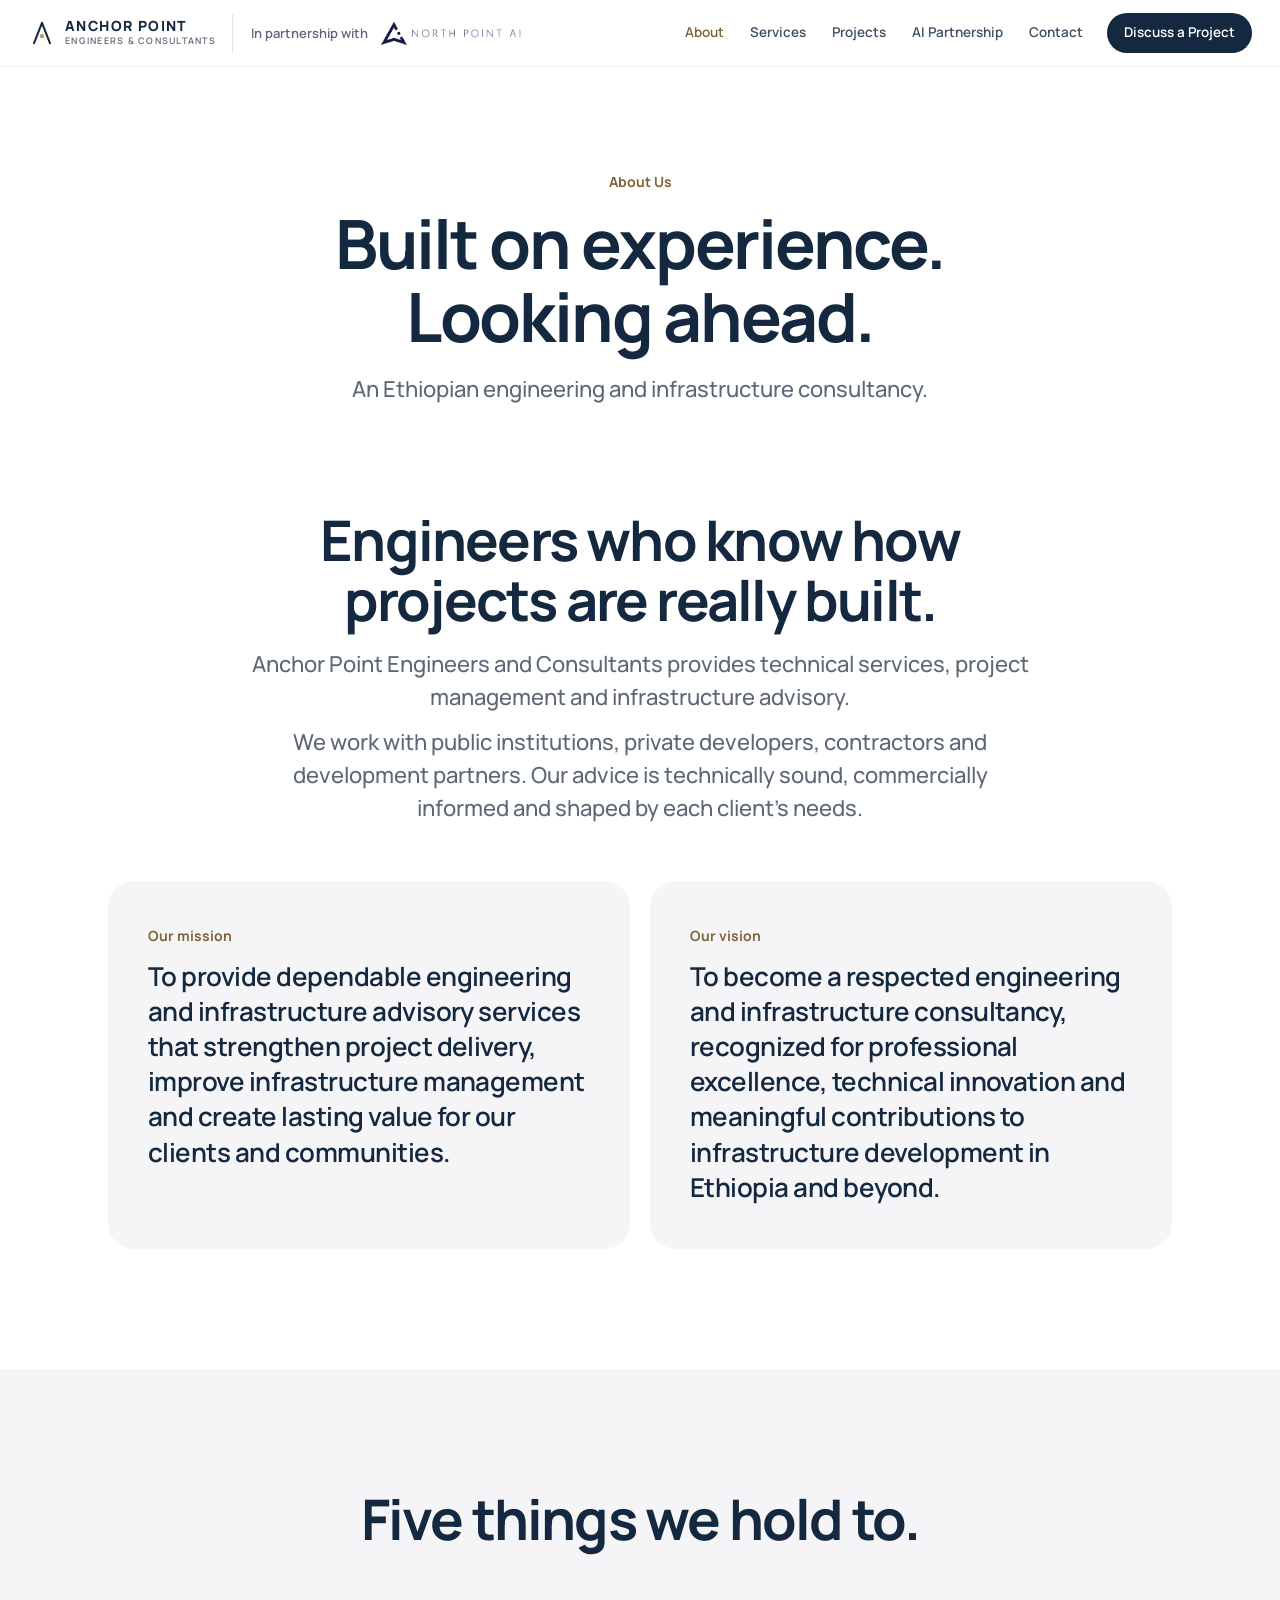
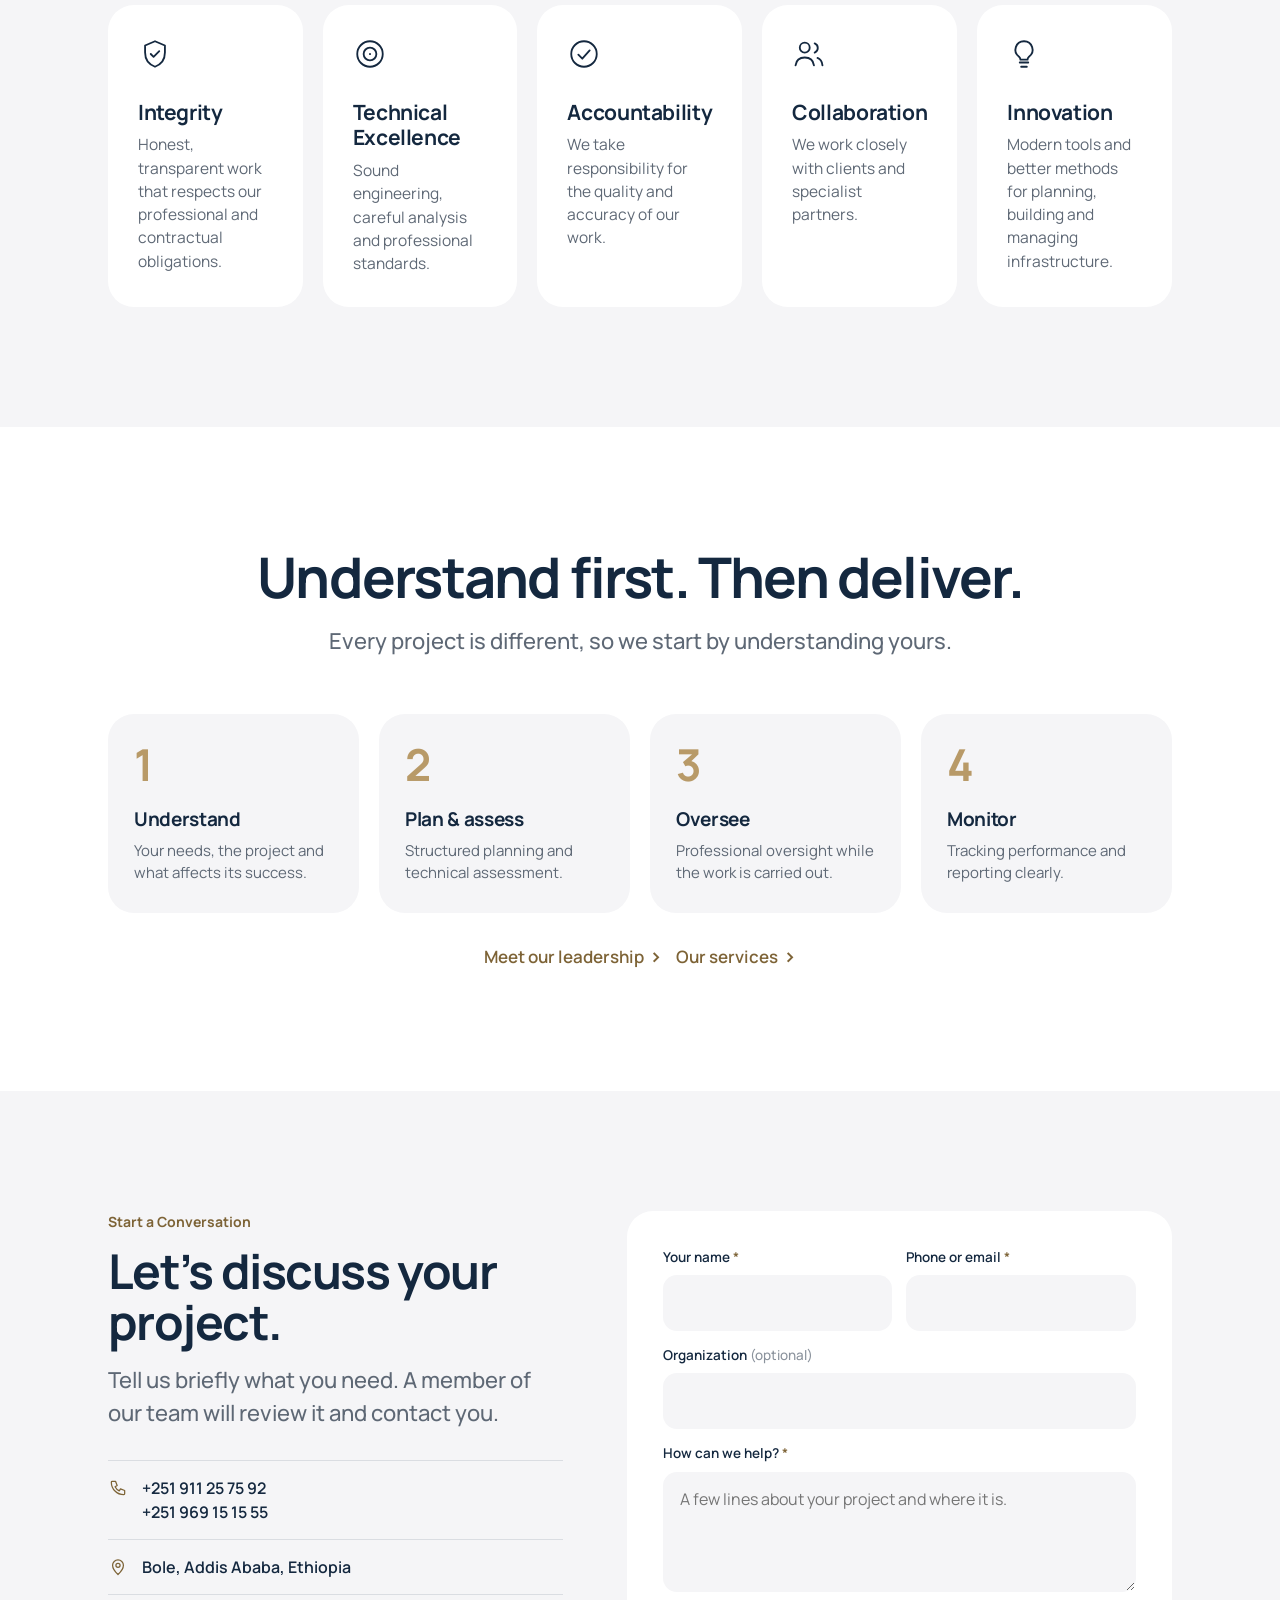
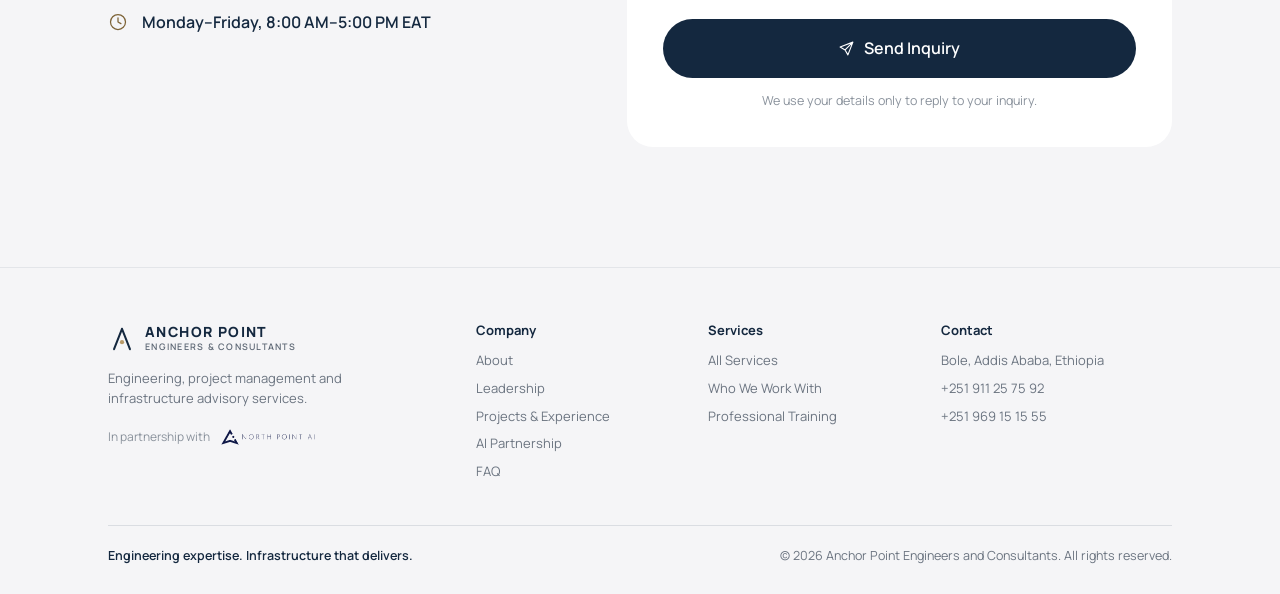
==== commit 794a7061: "Header: larger North Point AI logo, linked to northpoint-ai.com Co-Authored-By: Claude Fable 5.2 <no" ====
--- a/about.html
+++ b/about.html
@@ -23,7 +23,7 @@
   <div class="wrap hdr-in">
     <div class="brand">
       <a href="index.html" class="logo" aria-label="Anchor Point Engineers and Consultants — home"><svg viewBox="0 0 44 44" aria-hidden="true"><path d="M22 6 9.5 38M22 6l12.5 32" stroke="#14283F" stroke-width="3.2" stroke-linecap="round" fill="none"/><circle cx="22" cy="27" r="3.4" fill="#B89A68"/></svg><span><b>Anchor Point</b><span>Engineers &amp; Consultants</span></span></a>
-      <a href="technology.html" class="with" aria-label="In partnership with North Point AI"><span>In partnership with</span><img src="assets/northpoint-ai-logo.webp" alt="North Point AI" width="760" height="143"></a>
+      <a href="https://northpoint-ai.com" target="_blank" rel="noopener" class="with" aria-label="In partnership with North Point AI — opens northpoint-ai.com"><span>In partnership with</span><img src="assets/northpoint-ai-logo.webp" alt="North Point AI" width="760" height="143"></a>
     </div>
     <button class="burger" id="burger" aria-label="Menu" aria-controls="nav" aria-expanded="false"><span></span><span></span><span></span></button>
     <nav class="nav" id="nav" aria-label="Main"><a href="about.html" aria-current="page">About</a><a href="services.html">Services</a><a href="projects.html">Projects</a><a href="technology.html">AI Partnership</a><a href="contact.html">Contact</a><a href="#inquiry" class="btn solid">Discuss a Project</a></nav>
--- a/assets/site.css
+++ b/assets/site.css
@@ -44,15 +44,17 @@
 
 /* Header */
 .hdr{position:sticky;top:0;z-index:50;background:rgba(255,255,255,.82);backdrop-filter:saturate(180%) blur(20px);-webkit-backdrop-filter:saturate(180%) blur(20px);border-bottom:1px solid rgba(20,40,63,.08)}
-.hdr-in{display:flex;align-items:center;justify-content:space-between;gap:20px;height:60px}
+.hdr-in{display:flex;align-items:center;justify-content:space-between;gap:20px;height:66px}
 .brand{display:flex;align-items:center;gap:16px;min-width:0}
 .logo{display:inline-flex;align-items:center;gap:9px;text-decoration:none}
 .logo svg{width:28px;height:28px;flex-shrink:0}
 .logo b{display:block;color:var(--ink);font-weight:800;font-size:14px;letter-spacing:.1em;text-transform:uppercase;line-height:1.2;white-space:nowrap}
 .logo>span>span{display:block;color:var(--text);font-size:9px;font-weight:600;letter-spacing:.14em;text-transform:uppercase;white-space:nowrap;line-height:1.4}
-.with{display:inline-flex;align-items:center;gap:9px;padding-left:16px;border-left:1px solid var(--line);text-decoration:none}
-.with span{font-size:11px;font-weight:600;color:#8A929C;white-space:nowrap}
-.with img{height:17px;width:auto}
+.with{display:inline-flex;align-items:center;gap:11px;padding:6px 10px 6px 18px;border-left:1px solid var(--line);text-decoration:none;border-radius:0 10px 10px 0;transition:background .2s}
+.with:hover{background:var(--alt)}
+.with span{font-size:13px;font-weight:600;color:var(--text);white-space:nowrap}
+.with img{height:27px;width:auto;flex-shrink:0;max-width:none}
+.hdr .wrap{max-width:1320px}
 .nav{display:flex;align-items:center;gap:2px}
 .nav a{display:block;padding:8px 12px;font-size:13.5px;font-weight:600;color:var(--ink);opacity:.82;text-decoration:none;white-space:nowrap;transition:opacity .2s}
 .nav a:hover,.nav a[aria-current]{opacity:1}
@@ -261,9 +263,9 @@
 .rise{animation:rise .9s cubic-bezier(.2,.7,.2,1) both}
 
 /* ── Responsive ── */
-@media (max-width:1100px){
+@media (max-width:1180px){
   .burger{display:flex}
-  .nav{display:none;position:absolute;left:0;right:0;top:60px;background:rgba(255,255,255,.98);border-bottom:1px solid var(--line);flex-direction:column;align-items:stretch;padding:8px 28px 28px;gap:0;max-height:calc(100vh - 60px);overflow:auto}
+  .nav{display:none;position:absolute;left:0;right:0;top:66px;background:rgba(255,255,255,.98);border-bottom:1px solid var(--line);flex-direction:column;align-items:stretch;padding:8px 28px 28px;gap:0;max-height:calc(100vh - 66px);overflow:auto}
   .nav.open{display:flex}
   .nav a{padding:16px 0;font-size:22px;font-weight:700;letter-spacing:-.02em;opacity:1;border-bottom:1px solid var(--line)}
   .nav .btn{margin:22px 0 0;padding:15px;font-size:17px;border-bottom:none}
@@ -291,8 +293,9 @@
   .phero{padding:64px 0 8px}
   .phero+.sec{padding-top:52px}
   .with span{display:none}
-  .with{padding-left:12px;gap:0}
-  .with img{height:15px}
+  .with{padding:6px 0 6px 12px;gap:0}
+  .with img{height:20px}
+  .brand{gap:12px}
   .nav{padding:8px 20px 24px}
   .g2,.g3,.g4,.g5,.f2,.checks,.imagine{grid-template-columns:1fr}
   .card{padding:26px 24px}
@@ -317,9 +320,19 @@
   .faq details p{padding-right:0}
   .ai.top{padding-top:64px}
 }
+@media (max-width:420px){
+  .with img{height:17px}
+  .logo b{font-size:13px}
+  .logo>span>span{font-size:8px;letter-spacing:.1em}
+  .logo svg{width:24px;height:24px}
+}
 @media (max-width:360px){
-  .logo>span>span{display:none}
+  .with img{height:15px}
+  .hdr-in{gap:8px}
+  .brand{gap:8px}
+  .with{padding-left:8px}
   .stats{grid-template-columns:1fr}
 }
+@media (max-width:339px){.with{display:none}}
 @media (prefers-reduced-motion:reduce){html{scroll-behavior:auto}*{transition:none!important;animation:none!important}.road .car,.net .mover{opacity:0}}
 @media print{.hdr,.ftr,.cta,.btns{display:none}}
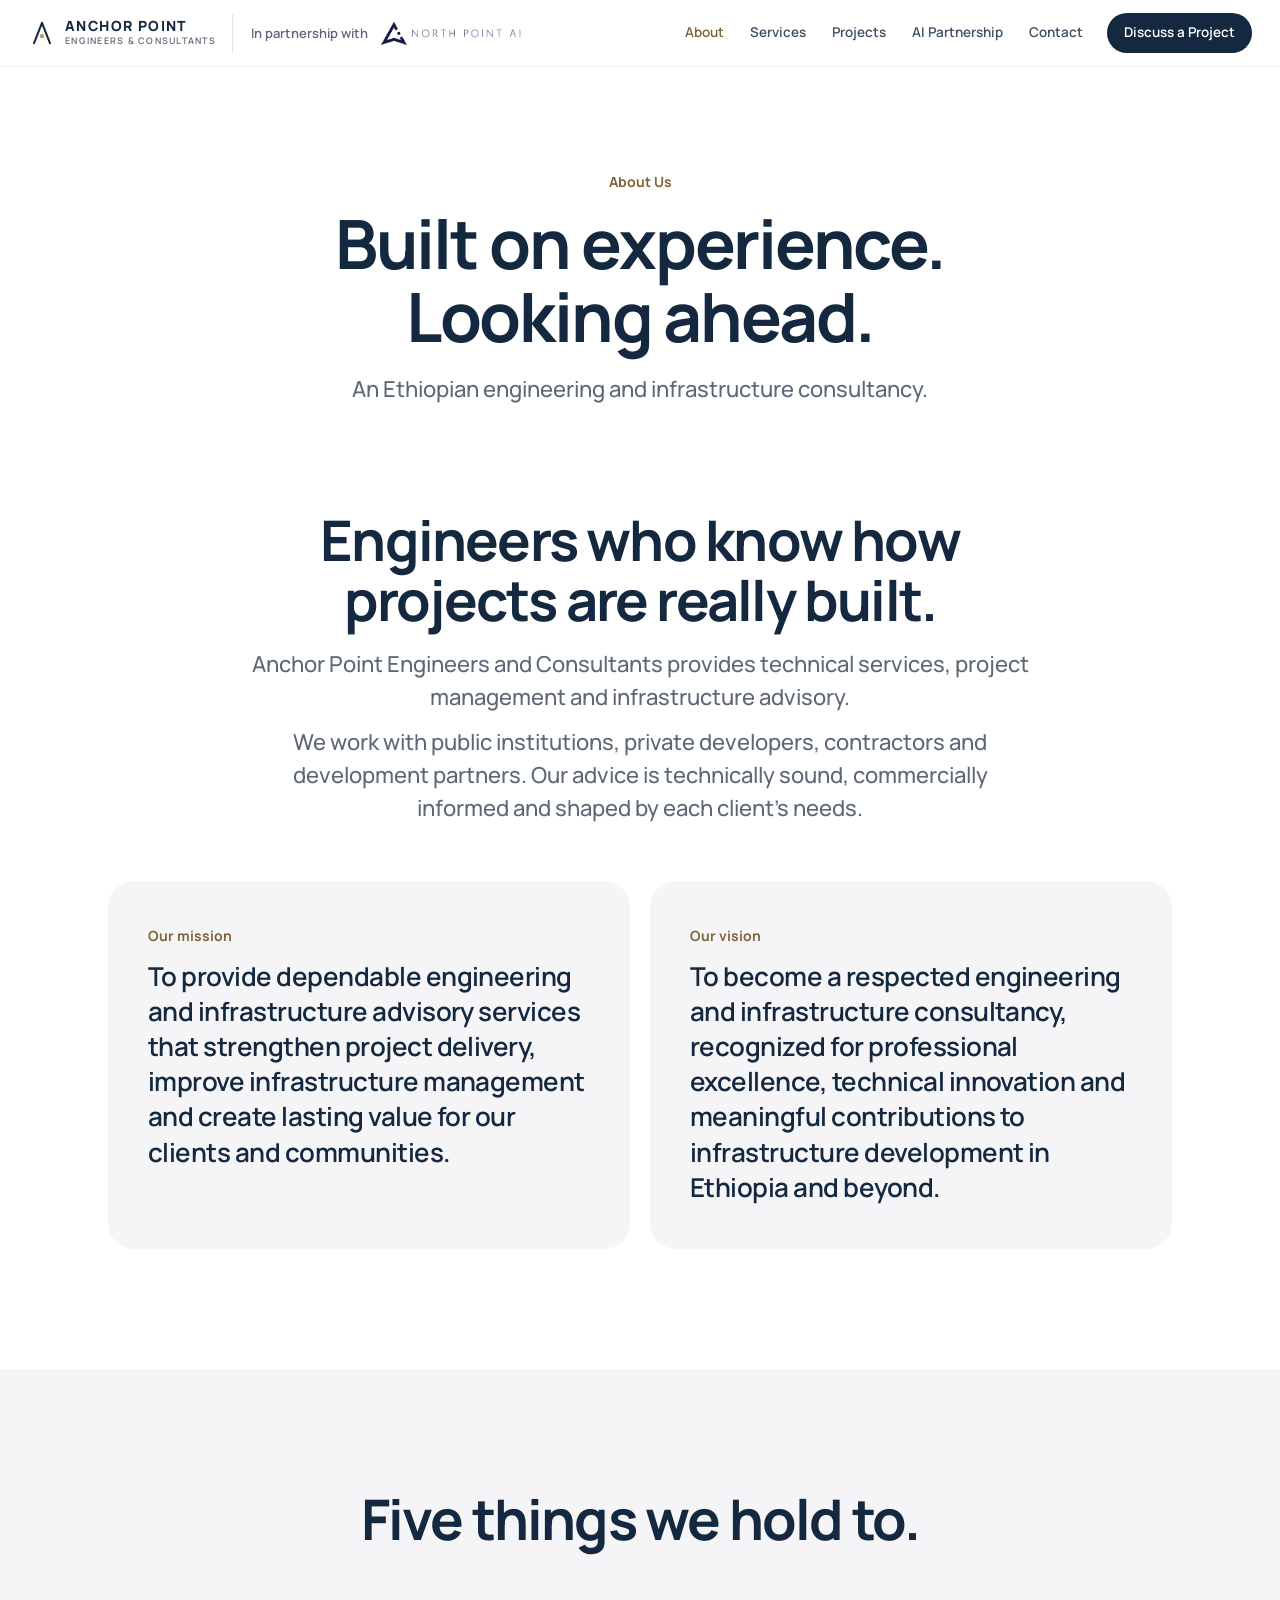
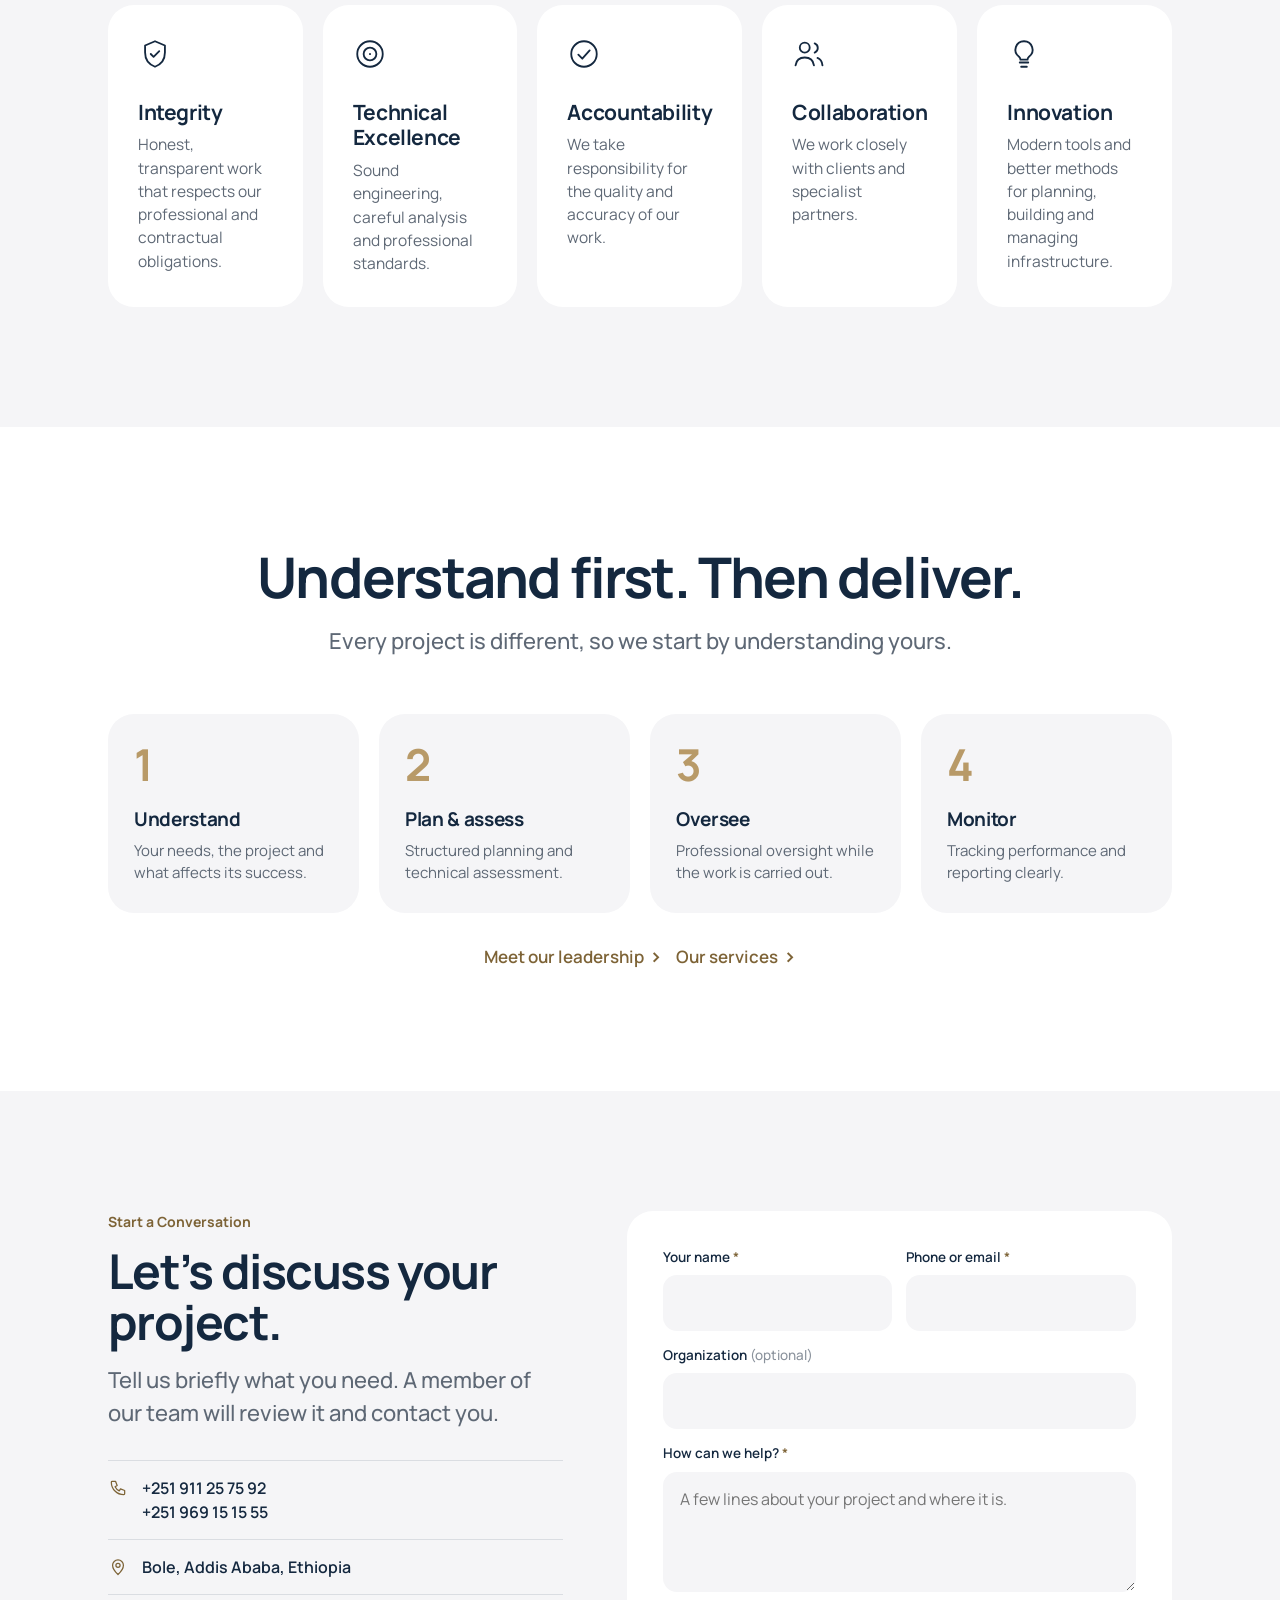
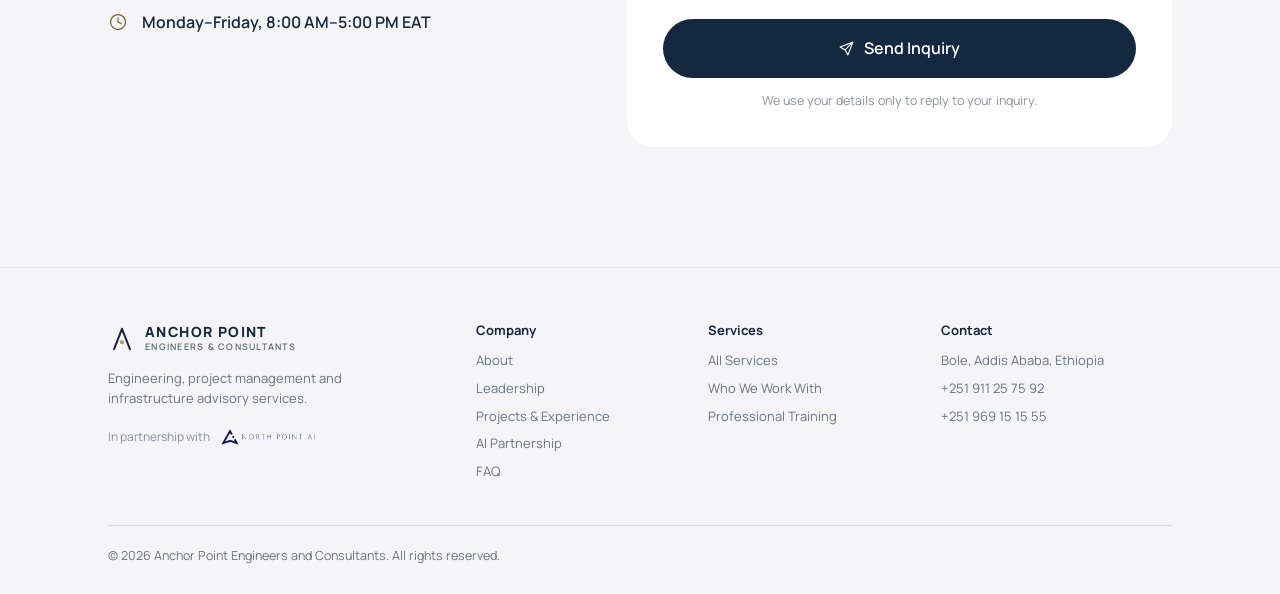
==== commit 5ad4a06d: "Remove the old tagline from the footer Co-Authored-By: Claude Fable 5.2 <noreply@anthropic.com>" ====
--- a/about.html
+++ b/about.html
@@ -143,7 +143,6 @@
       </div>
     </div>
     <div class="ftr-b">
-      <b>Engineering expertise. Infrastructure that delivers.</b>
       <span>&copy; <span id="yr">2026</span> Anchor Point Engineers and Consultants. All rights reserved.</span>
     </div>
   </div>
--- a/assets/site.css
+++ b/assets/site.css
@@ -28,6 +28,11 @@
 .lead{font-size:clamp(18px,1.75vw,22px);line-height:1.5;color:var(--text);font-weight:500}
 .note{margin:28px auto 0;font-size:12.5px;line-height:1.55;color:#8A929C;max-width:640px;text-align:center}
 .note .i{display:none}
+.fine{margin:26px auto 0;font-size:11.5px;line-height:1.5;color:#8B939D;max-width:560px;text-align:center;font-weight:500}
+.fine::before{content:'* ';}
+.fine.plain::before{content:none}
+.ast{font-size:.5em;font-weight:500;color:#A0A7B0;vertical-align:super;line-height:0;margin-left:2px;letter-spacing:0}
+.stat p .ast,.feature p .ast{font-size:.8em;vertical-align:baseline;position:relative;top:-.3em}
 
 /* Buttons & links */
 .btn{display:inline-flex;align-items:center;justify-content:center;gap:9px;padding:13px 26px;border-radius:999px;font:inherit;font-weight:600;font-size:16px;text-decoration:none;border:1px solid transparent;cursor:pointer;transition:background .2s,color .2s,border-color .2s,opacity .2s}
@@ -95,9 +100,9 @@
 
 /* Home hero */
 .hero{text-align:center;padding:92px 0 0;overflow:hidden;background:linear-gradient(180deg,#fff 0%,#fff 55%,var(--alt) 100%)}
-.hero h1{font-size:clamp(38px,5.7vw,70px);margin:0 auto 22px}
+.hero h1{font-size:clamp(30px,4.7vw,58px);max-width:25ch;margin:0 auto 22px;text-wrap:balance}
 .hero h1 span{display:block}
-.hero .lead{max-width:34ch;margin:0 auto}
+.hero .lead{max-width:44ch;margin:0 auto}
 .hero .road{display:block;width:min(100%,860px);height:auto;margin:36px auto 0}
 .road .dash{animation:dash 2.4s linear infinite}
 @keyframes dash{to{stroke-dashoffset:-60}}
@@ -119,6 +124,31 @@
 .stats.three{grid-template-columns:repeat(3,1fr);max-width:860px;margin:0 auto 56px}
 .stat b{display:block;font-size:clamp(34px,4.4vw,56px);font-weight:700;letter-spacing:-.04em;line-height:1;color:var(--ink);margin-bottom:12px;font-variant-numeric:tabular-nums;white-space:nowrap}
 .stat p{font-size:15px;line-height:1.4;max-width:20ch;margin:0 auto}
+
+/* Home highlights */
+.hl .card.big{padding:48px 44px}
+.hl-n{display:block;font-size:clamp(46px,6.4vw,84px);font-weight:700;letter-spacing:-.045em;line-height:1;color:var(--ink);margin:4px 0 22px;white-space:nowrap}
+.card.dark{background:var(--ink);color:#B7C0CC}
+.card.dark h3{color:#fff}
+.card.dark .hl-n{color:#E2CFA6}
+.card.dark .eyebrow{color:#C9AE7C}
+.card.dark .more{color:#fff}
+.card.dark .ast{color:#8E99A8}
+.cities{width:100%}
+.cities li{display:flex;justify-content:space-between;align-items:baseline;gap:16px;padding:12px 0;border-top:1px solid #DFE2E6}
+.cities b{color:var(--ink);font-size:19px;letter-spacing:-.02em;font-weight:700}
+.cities span{font-size:14.5px;text-align:right}
+
+/* Feature figure */
+.feature{display:grid;grid-template-columns:auto 1fr;gap:48px;align-items:center;background:#fff;border-radius:var(--r);padding:48px 52px;max-width:900px;margin:0 auto 48px}
+.sec:not(.ivory) .feature{background:var(--alt)}
+.feature b{display:block;font-size:clamp(48px,7vw,88px);font-weight:700;letter-spacing:-.045em;line-height:1;color:var(--ink);white-space:nowrap}
+.feature h3{font-size:clamp(22px,2.4vw,28px);letter-spacing:-.025em;margin-bottom:8px}
+.feature p{font-size:16px;line-height:1.5}
+.intl .card h3{font-size:clamp(26px,2.8vw,34px);letter-spacing:-.03em;margin-bottom:12px}
+.intl .card .eyebrow{font-size:13px;margin-bottom:8px}
+.intl .card p{color:var(--ink);font-weight:600;font-size:15.5px;line-height:1.4}
+.intl .card small{display:block;margin-top:auto;padding-top:16px;font-size:13px;line-height:1.4;color:var(--text)}
 
 /* ── AI: its own world ── */
 .ai{position:relative;background:var(--night);color:#A7AEBB;overflow:hidden;text-align:center}
@@ -137,14 +167,22 @@
 @keyframes pulse{50%{opacity:.35;transform:scale(.7)}}
 .net .star{animation:twinkle 4.5s ease-in-out infinite;transform-box:fill-box;transform-origin:center}
 @keyframes twinkle{50%{transform:scale(1.22) rotate(20deg);opacity:.85}}
-.imagine{display:grid;grid-template-columns:repeat(2,1fr);gap:var(--gap);text-align:left;margin-top:28px}
-.im{position:relative;background:linear-gradient(180deg,rgba(255,255,255,.075),rgba(255,255,255,.03));border:1px solid rgba(255,255,255,.09);border-radius:var(--r);padding:38px 36px 36px;overflow:hidden}
-.im::after{content:'';position:absolute;inset:auto -30% -60% auto;width:70%;height:90%;background:radial-gradient(closest-side,rgba(142,124,255,.22),transparent);pointer-events:none}
-.im:nth-child(2)::after{background:radial-gradient(closest-side,rgba(94,224,216,.2),transparent)}
-.im:nth-child(3)::after{background:radial-gradient(closest-side,rgba(242,196,109,.18),transparent)}
-.im small{display:block;font-size:14px;font-weight:700;margin-bottom:14px}
-.im h3{font-size:clamp(24px,2.7vw,34px);line-height:1.12;letter-spacing:-.03em;max-width:15ch;margin-bottom:12px}
-.im p{font-size:16px;line-height:1.5;color:#9AA2AF;max-width:34ch;position:relative;z-index:1}
+.imagine{text-align:left;margin-top:36px}
+.im-g+.im-g{margin-top:56px}
+.im-k{font-size:15px;font-weight:700;margin-bottom:16px;display:flex;align-items:center;gap:16px}
+.im-k::after{content:'';flex:1;height:1px;background:linear-gradient(90deg,rgba(255,255,255,.18),rgba(255,255,255,0))}
+.im-row{display:grid;grid-template-columns:repeat(3,1fr);gap:var(--gap)}
+.im{position:relative;display:flex;flex-direction:column;background:linear-gradient(180deg,rgba(255,255,255,.075),rgba(255,255,255,.03));border:1px solid rgba(255,255,255,.09);border-radius:var(--r);padding:32px 30px 32px;overflow:hidden;transition:border-color .3s,transform .35s cubic-bezier(.2,.7,.2,1)}
+.im:hover{border-color:rgba(255,255,255,.22);transform:translateY(-3px)}
+.im::after{content:'';position:absolute;inset:auto -30% -60% auto;width:75%;height:90%;background:radial-gradient(closest-side,rgba(94,224,216,.2),transparent);pointer-events:none}
+.im-g:nth-child(2) .im::after{background:radial-gradient(closest-side,rgba(142,124,255,.24),transparent)}
+.im-g:nth-child(3) .im::after{background:radial-gradient(closest-side,rgba(242,196,109,.18),transparent)}
+.im h3{font-size:clamp(21px,2.05vw,26px);line-height:1.15;letter-spacing:-.028em;margin-bottom:12px}
+.im p{font-size:15.5px;line-height:1.5;color:#9AA2AF;position:relative;z-index:1}
+.im.wide{margin-top:56px;text-align:center;align-items:center;padding:56px 32px;background:linear-gradient(180deg,rgba(255,255,255,.1),rgba(255,255,255,.035))}
+.im.wide::after{inset:auto 15% -70% 15%;width:70%;height:110%;background:radial-gradient(closest-side,rgba(142,124,255,.3),rgba(94,224,216,.08) 70%,transparent)}
+.im.wide h3{font-size:clamp(28px,3.8vw,48px);letter-spacing:-.035em;max-width:18ch;margin-bottom:14px}
+.im.wide p{font-size:17px;max-width:44ch}
 .triad{font-size:clamp(32px,5vw,64px);font-weight:700;letter-spacing:-.04em;line-height:1.08;color:#fff;margin:110px auto 0}
 .triad span{display:block}
 .triad span:nth-child(2){opacity:.62}.triad span:nth-child(3){opacity:.36}
@@ -280,9 +318,12 @@
   .flow-g,.flow-g.five{grid-template-columns:repeat(2,1fr)}
   .flow-g.three{grid-template-columns:repeat(3,1fr)}
   .cta-g{grid-template-columns:1fr;gap:40px}
+  .feature{grid-template-columns:1fr;gap:18px;padding:40px 36px;text-align:center}
   .bars li{grid-template-columns:150px 1fr 150px 64px;gap:14px}
   .ftr-g{grid-template-columns:1fr 1fr;gap:32px}
   .triad{margin-top:84px}
+  .im-row{grid-template-columns:1fr 1fr}
+  .im-row .im:last-child{grid-column:1/-1}
 }
 @media (max-width:680px){
   body{font-size:16.5px}
@@ -297,21 +338,26 @@
   .with img{height:20px}
   .brand{gap:12px}
   .nav{padding:8px 20px 24px}
-  .g2,.g3,.g4,.g5,.f2,.checks,.imagine{grid-template-columns:1fr}
+  .g2,.g3,.g4,.g5,.f2,.checks,.im-row{grid-template-columns:1fr}
   .card{padding:26px 24px}
-  .card.big{padding:32px 26px}
+  .card.big,.hl .card.big{padding:32px 26px}
+  .cities li{flex-direction:column;gap:2px}
+  .cities span{text-align:left}
   .btns .btn{width:100%}
   .stats.three{grid-template-columns:1fr;gap:32px}
   .flow-g,.flow-g.three,.flow-g.five{grid-template-columns:1fr;gap:12px}
   .fstep{display:grid;grid-template-columns:44px 1fr;gap:0 12px;align-items:start;padding:22px}
   .fstep::before{margin-bottom:0;grid-row:span 2;font-size:34px}
   .fstep p{grid-column:2}
-  .im{padding:30px 26px}
+  .im{padding:26px 24px}
+  .im.wide{padding:40px 24px;margin-top:40px}
+  .im-g+.im-g{margin-top:40px}
   .bars li{grid-template-columns:1fr auto;gap:8px 12px;padding:16px 0}
   .bar-n{grid-column:1/-1}
   .bar-t{grid-column:1/-1;order:3}
   .bar-v{order:1}.bar-k{order:2}
   .profile{padding:40px 22px}
+  .feature{padding:32px 24px;margin-bottom:32px}
   .tags{flex-direction:column;gap:4px}
   .tags li+li::before{display:none}
   form.inq{padding:26px 20px}
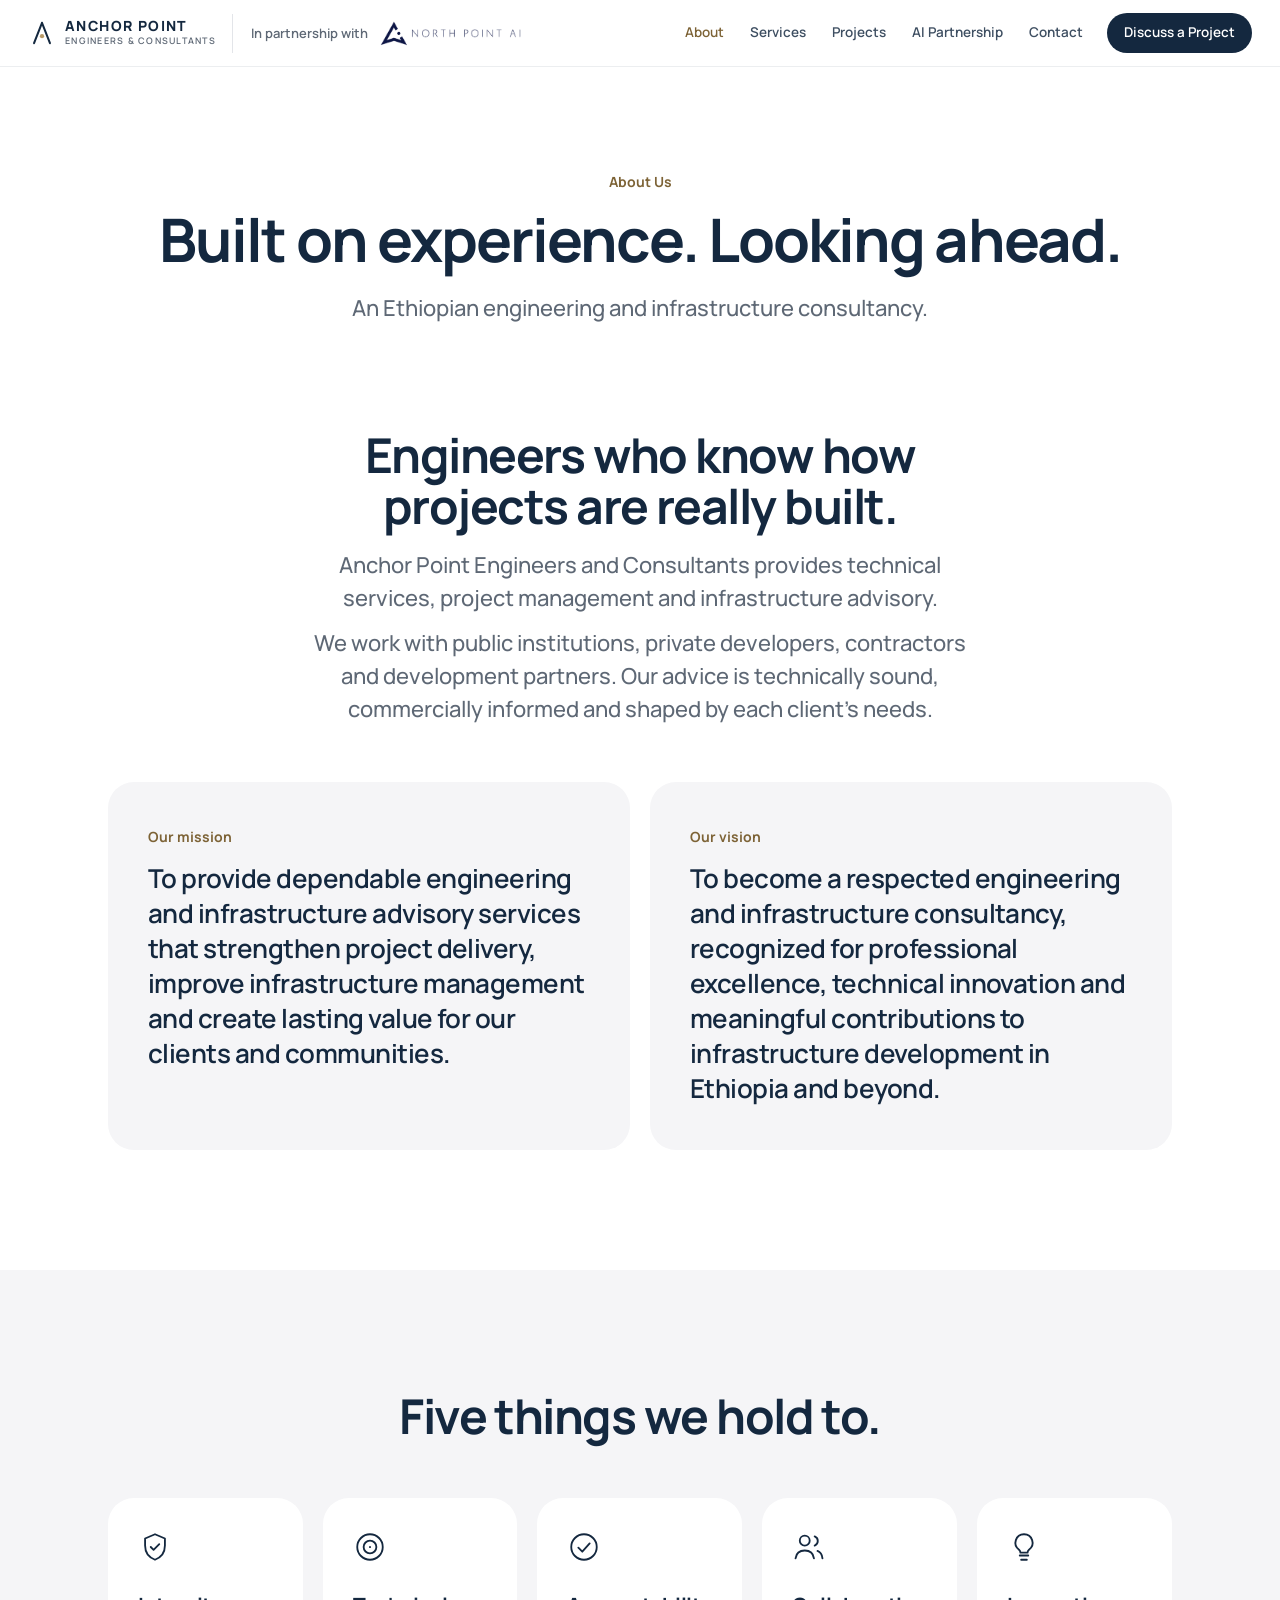
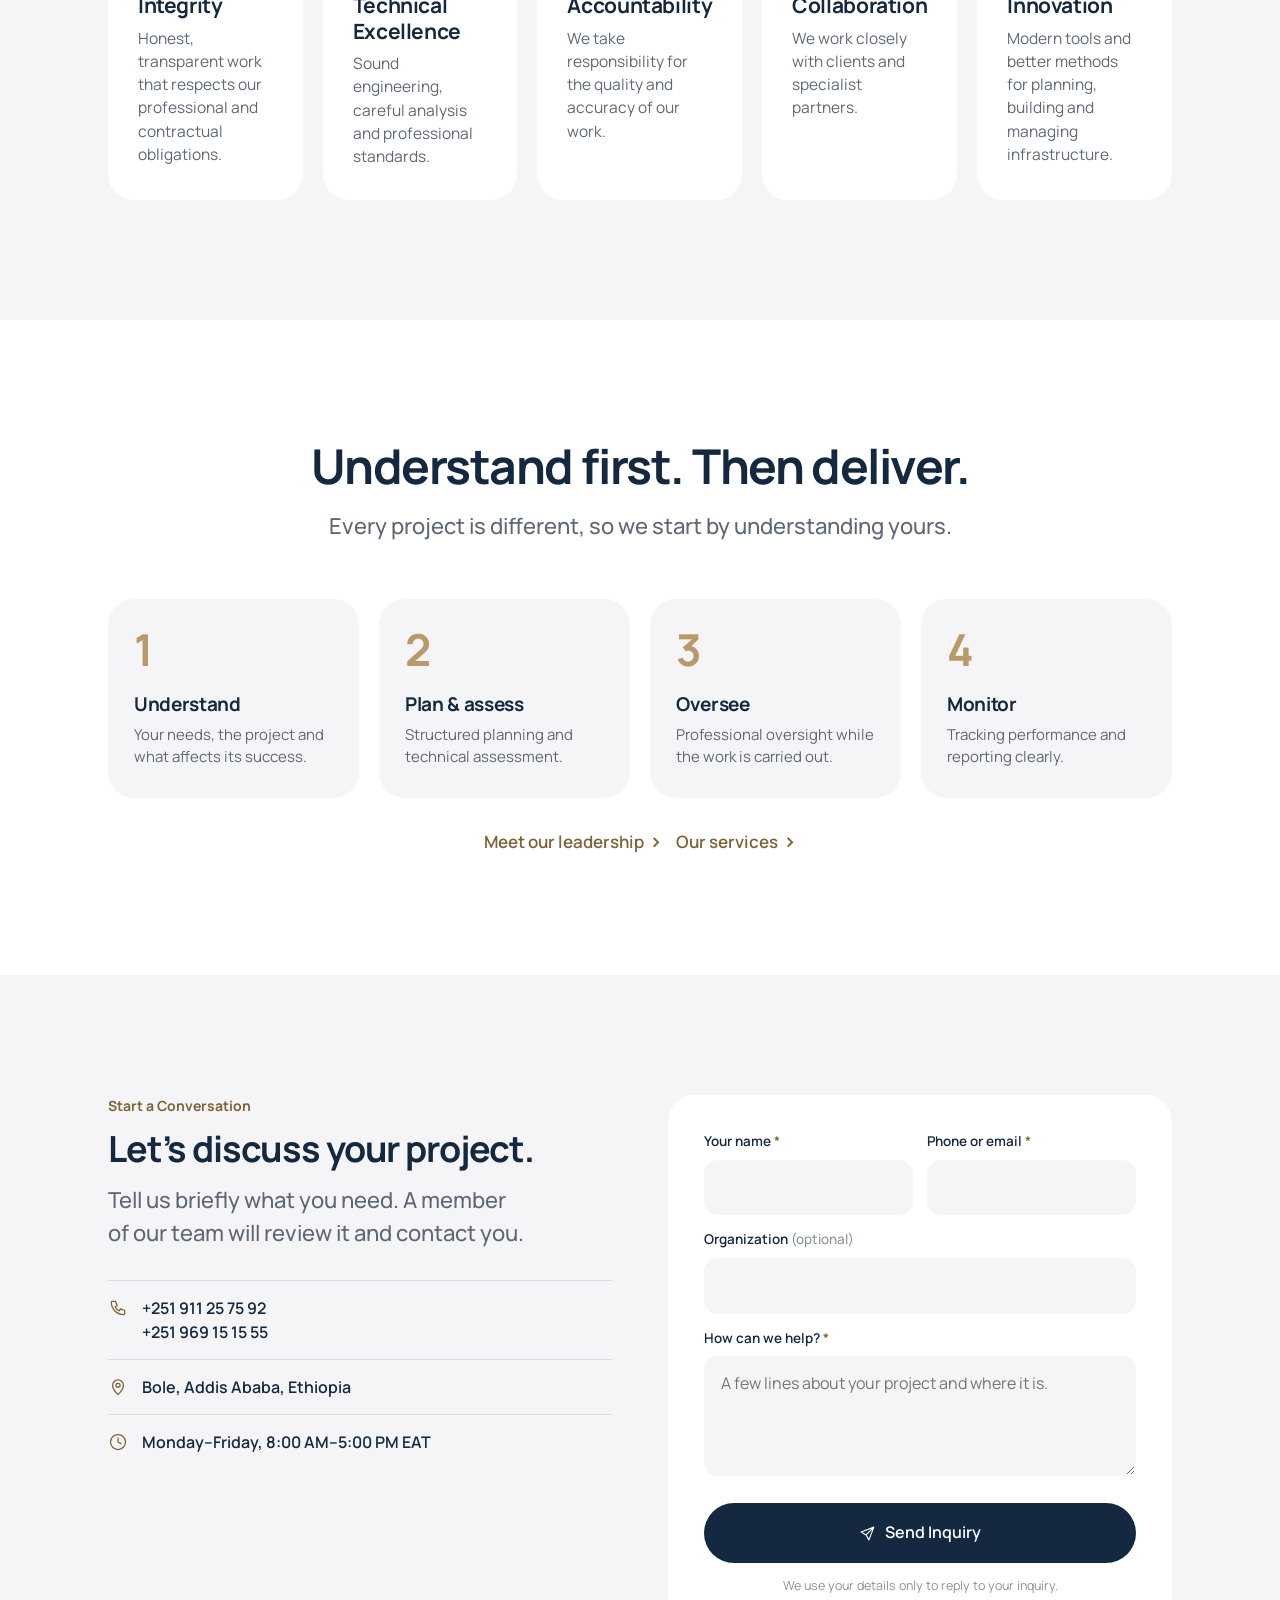
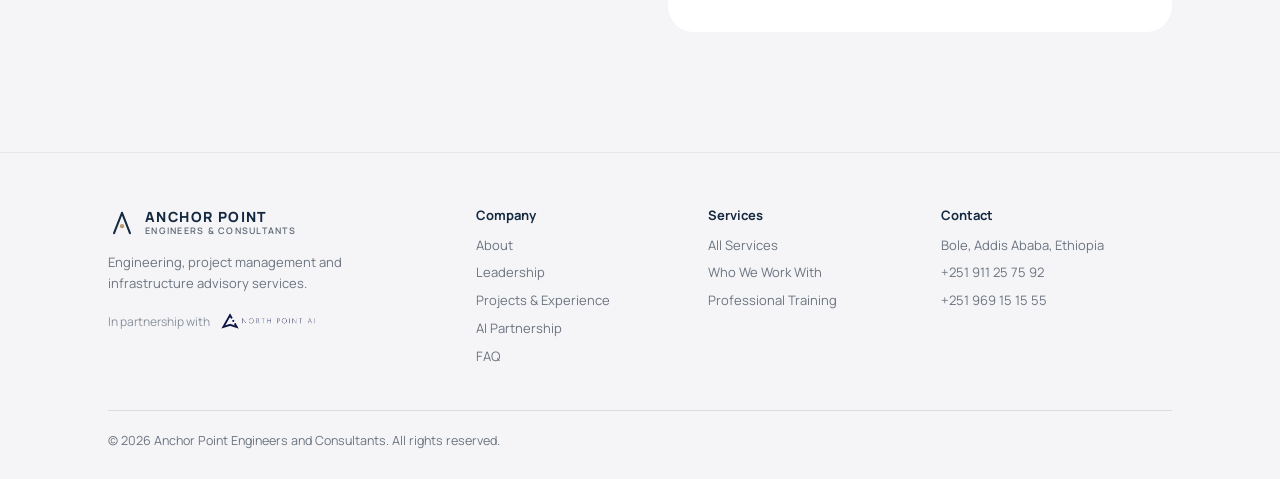
==== commit 4a5e03c8: "One-line headings, North Point AI links, livelier AI answer in FAQ - Headings fit on one line where " ====
--- a/about.html
+++ b/about.html
@@ -33,7 +33,7 @@
 <section class="phero">
   <div class="wrap">
     <span class="eyebrow">About Us</span>
-    <h1>Built on experience. Looking ahead.</h1>
+    <h1><span class="s">Built on experience.</span> <span class="s">Looking ahead.</span></h1>
     <p class="lead">An Ethiopian engineering and infrastructure consultancy.</p>
   </div>
 </section>
@@ -68,7 +68,7 @@
 <section class="sec">
   <div class="wrap">
     <div class="head">
-      <h2>Understand first. Then deliver.</h2>
+      <h2><span class="s">Understand first.</span> <span class="s">Then deliver.</span></h2>
       <p class="lead">Every project is different, so we start by understanding yours.</p>
     </div>
     <div class="flow-g">
--- a/assets/site.css
+++ b/assets/site.css
@@ -21,7 +21,11 @@
 /* Type */
 h1,h2,h3,h4{color:var(--ink);font-weight:700;letter-spacing:-.032em;line-height:1.07}
 h1{font-size:clamp(40px,6.4vw,80px)}
-h2{font-size:clamp(32px,4.6vw,56px)}
+h2{font-size:clamp(30px,4.1vw,48px)}
+h1,h2,.lead{text-wrap:balance}
+h1 .s,h2 .s{display:inline-block}
+a.np{color:inherit;text-decoration:underline;text-decoration-color:rgba(184,154,104,.7);text-decoration-thickness:1px;text-underline-offset:.18em;transition:text-decoration-color .2s}
+a.np:hover{text-decoration-color:currentColor}
 h3{font-size:21px;line-height:1.22;letter-spacing:-.018em}
 h4{font-size:13px;letter-spacing:0}
 .eyebrow{display:block;font-size:14px;font-weight:700;color:var(--bronze-d);margin-bottom:12px;letter-spacing:0}
@@ -71,7 +75,8 @@
 /* Sections: one centred column, one idea each */
 .sec{padding:120px 0}
 .ivory,.mist{background:var(--alt)}
-.head{max-width:780px;margin:0 auto 56px;text-align:center}
+.head{max-width:1064px;margin:0 auto 56px;text-align:center}
+.head .lead{max-width:880px;margin-left:auto;margin-right:auto}
 .head h2+.lead,.head h1+.lead{margin-top:18px}
 .head .lead+.lead{margin-top:12px}
 .head .more{margin-top:20px}
@@ -100,7 +105,7 @@
 
 /* Home hero */
 .hero{text-align:center;padding:92px 0 0;overflow:hidden;background:linear-gradient(180deg,#fff 0%,#fff 55%,var(--alt) 100%)}
-.hero h1{font-size:clamp(30px,4.7vw,58px);max-width:25ch;margin:0 auto 22px;text-wrap:balance}
+.hero h1{font-size:clamp(30px,4.3vw,52px);max-width:1064px;margin:0 auto 22px;text-wrap:balance}
 .hero h1 span{display:block}
 .hero .lead{max-width:44ch;margin:0 auto}
 .hero .road{display:block;width:min(100%,860px);height:auto;margin:36px auto 0}
@@ -114,8 +119,8 @@
 
 /* Page hero (inner pages) */
 .phero{text-align:center;padding:104px 0 20px}
-.phero h1{max-width:16ch;margin:0 auto;font-size:clamp(38px,5.6vw,68px)}
-.phero .lead{max-width:44ch;margin:20px auto 0}
+.phero h1{margin:0 auto;font-size:clamp(34px,5vw,60px)}
+.phero .lead{max-width:880px;margin:20px auto 0}
 .phero .eyebrow{margin-bottom:14px}
 .phero+.sec{padding-top:84px}
 
@@ -158,8 +163,8 @@
 .ai h1,.ai h2,.ai h3{color:#fff}
 .spark{background:var(--spark);-webkit-background-clip:text;background-clip:text;color:transparent;-webkit-text-fill-color:transparent}
 .ai-tag{display:inline-block;font-size:15px;font-weight:700;margin-bottom:18px}
-.ai-h{font-size:clamp(40px,6.8vw,88px);max-width:12ch;margin:0 auto 24px;line-height:1.02}
-.ai .lead{color:#B4BBC7;max-width:42ch;margin:0 auto}
+.ai-h{font-size:clamp(38px,6.2vw,78px);margin:0 auto 24px;line-height:1.03}
+.ai .lead{color:#B4BBC7;max-width:52ch;margin:0 auto}
 .net{display:block;width:min(100%,980px);height:auto;margin:10px auto 0}
 .net .flow{stroke-dasharray:5 15;animation:dash 2.6s linear infinite}
 .net .node{animation:pulse 3.6s ease-in-out infinite;transform-box:fill-box;transform-origin:center}
@@ -241,8 +246,8 @@
 
 /* Closing inquiry section */
 .cta{background:var(--alt)}
-.cta-g{display:grid;grid-template-columns:5fr 6fr;gap:64px;align-items:start}
-.cta-g h2{font-size:clamp(32px,4vw,48px)}
+.cta-g{display:grid;grid-template-columns:1fr 1fr;gap:56px;align-items:start}
+.cta-g h2{font-size:clamp(28px,2.9vw,36px)}
 .cta-g h2+.lead{margin-top:16px}
 .clist{margin-top:30px}
 .clist li{display:flex;gap:14px;align-items:flex-start;padding:15px 0;border-top:1px solid #DADDE2;color:var(--ink);font-weight:600;font-size:16px;line-height:1.5}
